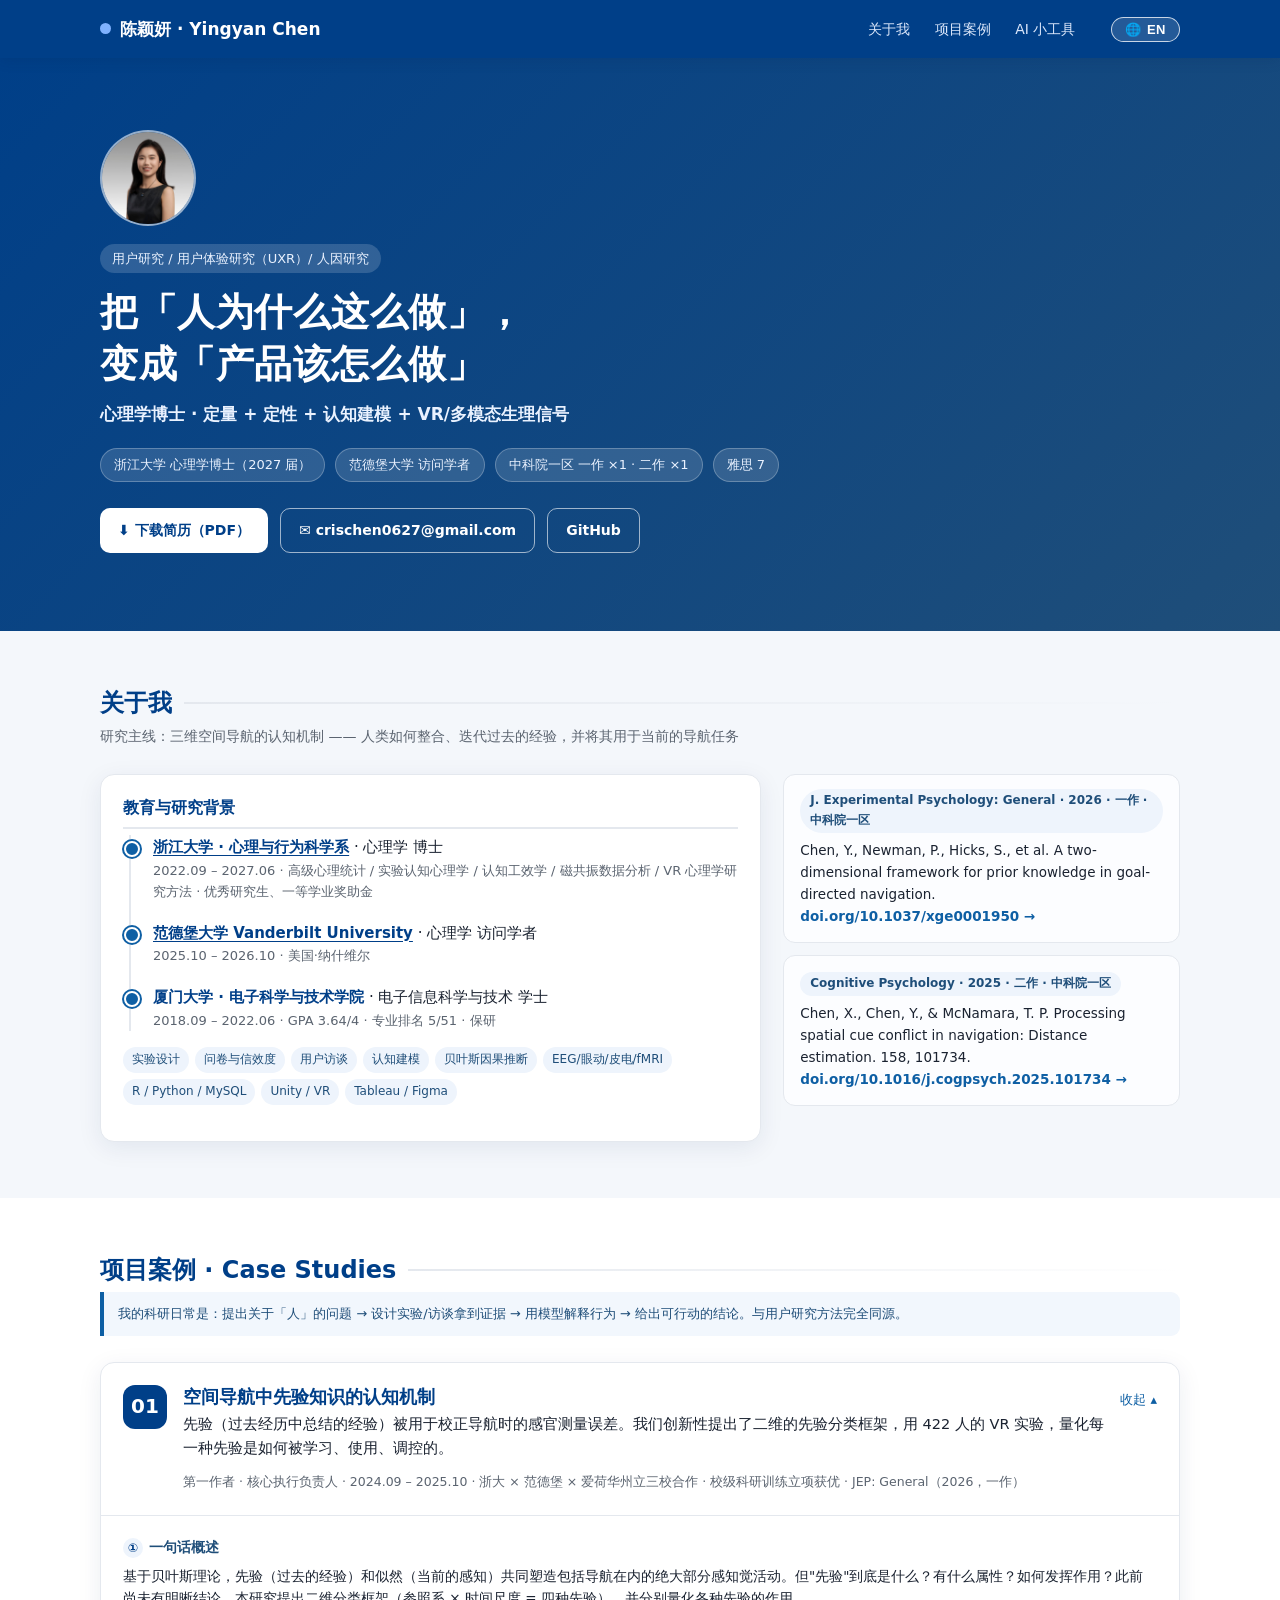
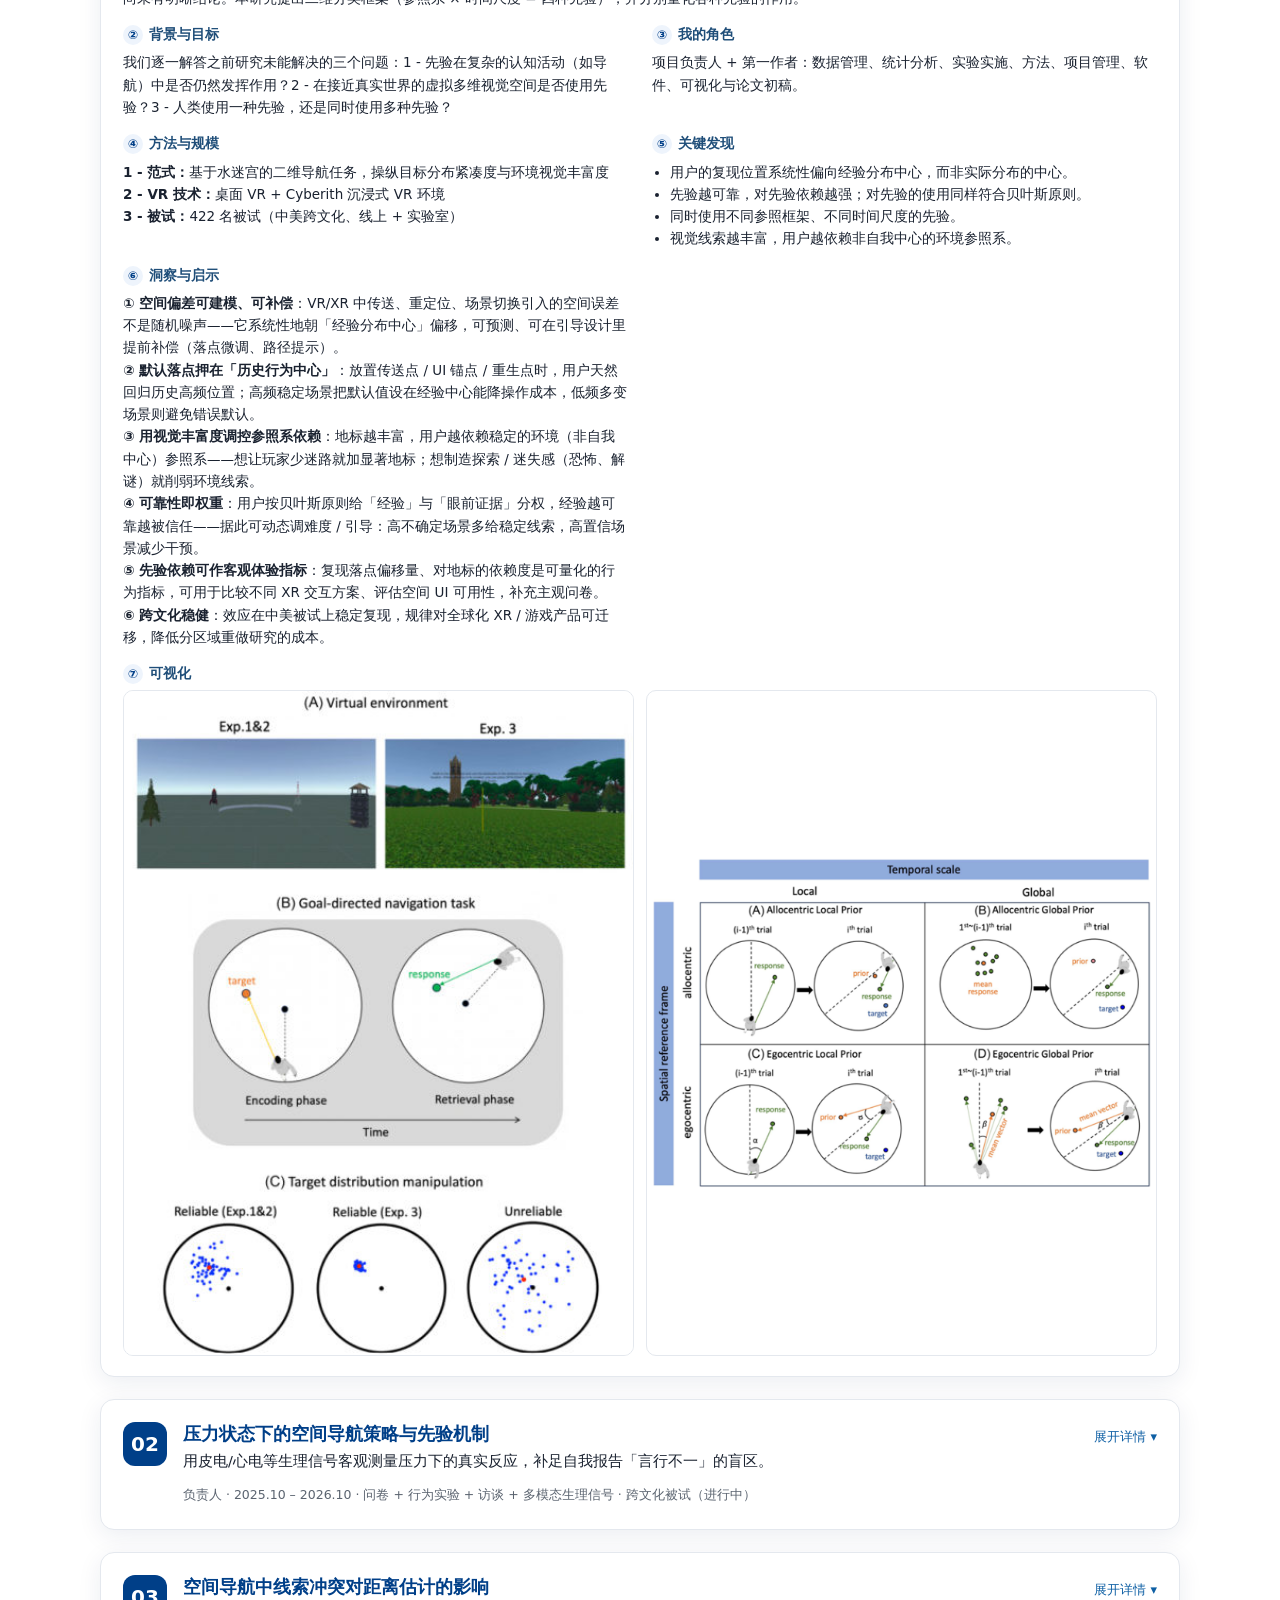
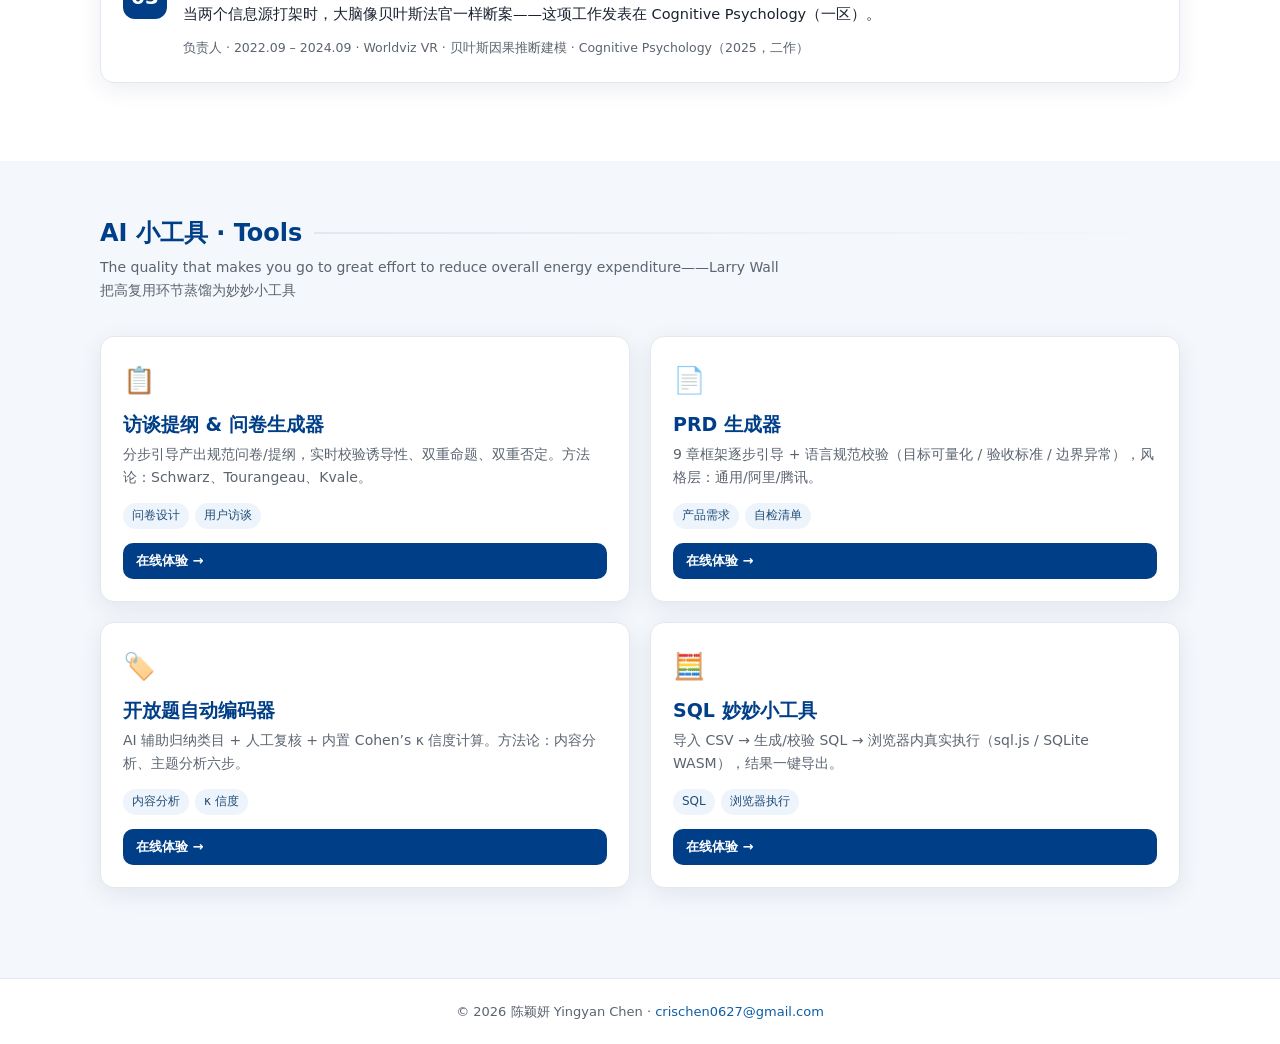
==== index.html @ bfb3e8e9 "作品集优化：关于我研究主线改文案(中英)、项目案例导语精简、案例1(先验)七段全面更新+XR/游戏用研洞察6条、挂载VR场景与先验框架实图" ====
<!doctype html>
<html lang="zh-CN">
<head>
<meta charset="utf-8">
<meta name="viewport" content="width=device-width,initial-scale=1">
<title>陈颖妍 · 用户研究 / 人因研究 作品集</title>
<meta name="description" content="陈颖妍（浙江大学心理学博士）作品集：VR 空间导航研究案例 × AI 用研小工具。定量+定性+认知建模+多模态生理信号。">
<link rel="stylesheet" href="tools/assets/style.css">
<style>
/* ===== 作品集主站专属样式（在共享设计系统之上） ===== */
section{padding:56px 0}
section h2.sec{font-size:24px;color:var(--zju);display:flex;align-items:center;gap:12px;margin-bottom:6px}
section h2.sec::after{content:"";flex:1;height:2px;background:linear-gradient(90deg,var(--line),transparent)}
.sec-sub{color:var(--muted);font-size:14px;margin:0 0 26px}
/* Hero 加强版 */
.hero.big{padding:72px 0 78px}
.hero.big h1{font-size:38px;letter-spacing:.5px}
.hero .sub{font-size:17px;color:#eaf2ff;margin:6px 0 2px;font-weight:600}
.hero .meta{display:flex;flex-wrap:wrap;gap:10px;margin-top:20px}
.hero .meta .chip{background:rgba(255,255,255,.14);border:1px solid rgba(255,255,255,.25);color:#eaf2ff;font-size:13px;padding:5px 13px;border-radius:999px}
.hero .cta{display:flex;flex-wrap:wrap;gap:12px;margin-top:26px}
.btn.onblue{background:#fff;color:var(--zju)}
.btn.onblue:hover{background:#dce8fb}
.btn.line{background:transparent;color:#fff;border:1.5px solid rgba(255,255,255,.6)}
.btn.line:hover{background:rgba(255,255,255,.12)}
.avatar{width:96px;height:96px;border-radius:50%;background:rgba(255,255,255,.15);border:2px solid rgba(255,255,255,.5);display:grid;place-items:center;font-size:34px;font-weight:700;color:#fff;margin-bottom:18px}
/* About */
.about-grid{display:grid;grid-template-columns:1.25fr .75fr;gap:22px}
.edu{list-style:none;margin:0;padding:0}
.edu li{position:relative;padding:0 0 18px 22px;border-left:2px solid var(--line);margin-left:6px}
.edu li:last-child{padding-bottom:0}
.edu li::before{content:"";position:absolute;left:-7px;top:6px;width:12px;height:12px;border-radius:50%;background:var(--zju-3);border:2px solid #fff;box-shadow:0 0 0 2px var(--zju-3)}
.edu b{color:var(--zju)}
.edu .t{color:var(--muted);font-size:13px}
.pub{border:1px solid var(--line);border-radius:12px;padding:14px 16px;margin-bottom:12px;background:#fcfdff}
.pub .j{display:inline-block;background:#eef4fc;color:var(--zju-2);font-size:12px;padding:2px 10px;border-radius:999px;margin-bottom:6px;font-weight:600}
.pub p{margin:0;font-size:13.5px}
.pub a{font-weight:600}
/* Projects 案例卡 */
.case{background:var(--card);border:1px solid var(--line);border-radius:var(--radius);box-shadow:var(--shadow);margin-bottom:22px;overflow:hidden}
.case>summary{list-style:none;cursor:pointer;padding:22px;display:flex;gap:16px;align-items:flex-start}
.case>summary::-webkit-details-marker{display:none}
.case .num{flex:0 0 auto;width:44px;height:44px;border-radius:12px;background:var(--zju);color:#fff;display:grid;place-items:center;font-size:20px;font-weight:700}
.case h3{margin:0 0 4px;color:var(--zju);font-size:18px}
.case .one{color:var(--ink);font-size:14.5px;margin:0 0 8px}
.case .role{font-size:12.5px;color:var(--muted)}
.case .arrow{margin-left:auto;color:var(--zju-3);font-size:13px;flex:0 0 auto;padding-top:4px;white-space:nowrap}
.case[open] .arrow .cl{display:inline}.case .arrow .cl{display:none}
.case[open] .arrow .op{display:none}
.case .detail{border-top:1px solid var(--line);padding:20px 22px;display:grid;grid-template-columns:1fr 1fr;gap:14px 24px}
.case .blk h4{margin:0 0 6px;font-size:13.5px;color:var(--zju-2)}
.case .blk h4 .k{display:inline-block;width:20px;height:20px;border-radius:50%;background:#eef4fc;color:var(--zju);text-align:center;line-height:20px;font-size:12px;margin-right:6px}
.case .blk p,.case .blk ul{margin:0;font-size:13.5px;color:var(--ink)}
.case .blk ul{padding-left:18px}
.case .blk.wide{grid-column:1/-1}
.viz{display:flex;gap:12px;flex-wrap:wrap}
.viz .ph{flex:1 1 220px;min-height:120px;border:1.5px dashed var(--line);border-radius:10px;display:grid;place-items:center;color:var(--muted);font-size:12.5px;background:#f8fafd;text-align:center;padding:10px}
/* 响应式 */
@media(max-width:860px){
  .about-grid{grid-template-columns:1fr}
  .case .detail{grid-template-columns:1fr}
  .hero.big h1{font-size:28px}
  .nav .navlinks{display:none}
}
</style>
</head>
<body>

<nav class="nav"><div class="container">
  <span class="brand"><span class="dot"></span>陈颖妍 · Yingyan Chen</span>
  <span class="spacer"></span>
  <span class="navlinks">
    <a class="navlink" href="#about" data-i18n="nav_about">关于我</a>
    <a class="navlink" href="#projects" data-i18n="nav_projects">项目案例</a>
    <a class="navlink" href="#tools" data-i18n="nav_tools">AI 小工具</a>
  </span>
  <button id="langBtn" class="langbtn" type="button" aria-label="切换到英文 / Switch to English">EN</button>
</div></nav>

<!-- ============ Hero ============ -->
<header class="hero big"><div class="container">
  <img class="avatar" src="[data-uri]" alt="陈颖妍 头像" style="object-fit:cover;">
  <span class="kicker" data-i18n="hero_kicker">用户研究 / 用户体验研究（UXR）/ 人因研究</span>
  <h1 data-i18n="hero_h1">把「人为什么这么做」，<br>变成「产品该怎么做」</h1>
  <p class="sub" data-i18n="hero_sub">心理学博士 · 定量 + 定性 + 认知建模 + VR/多模态生理信号</p>
  <div class="meta">
    <span class="chip" data-i18n="chip1">浙江大学 心理学博士（2027 届）</span>
    <span class="chip" data-i18n="chip2">范德堡大学 访问学者</span>
    <span class="chip" data-i18n="chip3">中科院一区 一作 ×1 · 二作 ×1</span>
    <span class="chip" data-i18n="chip4">雅思 7</span>
  </div>
  <div class="cta">
    <a class="btn onblue" href="assets/陈颖妍_简历.pdf" download data-i18n="cta_resume">⬇ 下载简历（PDF）</a>
    <a class="btn line" href="mailto:crischen0627@gmail.com">✉ crischen0627@gmail.com</a>
    <a class="btn line" href="https://github.com/CrisChenYingyan" target="_blank" rel="noopener">GitHub</a>
  </div>
</div></header>

<!-- ============ About ============ -->
<section id="about"><div class="container">
  <h2 class="sec" data-i18n="about_sec">关于我</h2>
  <p class="sec-sub" data-i18n="about_secsub">研究主线：三维空间导航的认知机制 —— 人类如何整合、迭代过去的经验，并将其用于当前的导航任务</p>
  <div class="about-grid">
    <div class="panel">
      <h2 style="font-size:16px" data-i18n="about_edu_h">教育与研究背景</h2>
      <ul class="edu">
        <li data-i18n="edu1"><b><a href="https://person.zju.edu.cn/chenxiaoli" target="_blank" rel="noopener" style="color:inherit;text-decoration:underline;text-underline-offset:3px">浙江大学 · 心理与行为科学系</a></b> · 心理学 博士<div class="t">2022.09 – 2027.06 · 高级心理统计 / 实验认知心理学 / 认知工效学 / 磁共振数据分析 / VR 心理学研究方法 · 优秀研究生、一等学业奖助金</div></li>
        <li data-i18n="edu2"><b><a href="https://www.memnavlab.com/team" target="_blank" rel="noopener" style="color:inherit;text-decoration:underline;text-underline-offset:3px">范德堡大学 Vanderbilt University</a></b> · 心理学 访问学者<div class="t">2025.10 – 2026.10 · 美国·纳什维尔</div></li>
        <li data-i18n="edu3"><b>厦门大学 · 电子科学与技术学院</b> · 电子信息科学与技术 学士<div class="t">2018.09 – 2022.06 · GPA 3.64/4 · 专业排名 5/51 · 保研</div></li>
      </ul>
      <div class="tags" style="margin-top:16px" data-i18n="about_tags">
        <span class="tag">实验设计</span><span class="tag">问卷与信效度</span><span class="tag">用户访谈</span><span class="tag">认知建模</span><span class="tag">贝叶斯因果推断</span><span class="tag">EEG/眼动/皮电/fMRI</span><span class="tag">R / Python / MySQL</span><span class="tag">Unity / VR</span><span class="tag">Tableau / Figma</span>
      </div>
    </div>
    <div>
      <div class="pub">
        <span class="j" data-i18n="pub1_j">J. Experimental Psychology: General · 2026 · 一作 · 中科院一区</span>
        <p>Chen, Y., Newman, P., Hicks, S., et al. A two-dimensional framework for prior knowledge in goal-directed navigation.<br>
        <a href="https://doi.org/10.1037/xge0001950" target="_blank" rel="noopener">doi.org/10.1037/xge0001950 →</a></p>
      </div>
      <div class="pub">
        <span class="j" data-i18n="pub2_j">Cognitive Psychology · 2025 · 二作 · 中科院一区</span>
        <p>Chen, X., Chen, Y., &amp; McNamara, T. P. Processing spatial cue conflict in navigation: Distance estimation. 158, 101734.<br>
        <a href="https://doi.org/10.1016/j.cogpsych.2025.101734" target="_blank" rel="noopener">doi.org/10.1016/j.cogpsych.2025.101734 →</a></p>
      </div>
    </div>
  </div>
</div></section>

<!-- ============ Projects ============ -->
<section id="projects" style="background:#fff"><div class="container">
  <h2 class="sec" data-i18n="proj_sec">项目案例 · Case Studies</h2>
  <div class="callout" style="margin:0 0 26px" data-i18n="proj_callout">我的科研日常是：提出关于「人」的问题 → 设计实验/访谈拿到证据 → 用模型解释行为 → 给出可行动的结论。与用户研究方法完全同源。</div>

  <!-- 案例 1：先验认知机制（核心案例，文案由 Chen 2026 JEPG 论文支撑） -->
  <details class="case" open>
    <summary>
      <span class="num">01</span>
      <span>
        <h3 data-i18n="c1_h3">空间导航中先验知识的认知机制</h3>
        <p class="one" data-i18n="c1_one">先验（过去经历中总结的经验）被用于校正导航时的感官测量误差。我们创新性提出了二维的先验分类框架，用 422 人的 VR 实验，量化每一种先验是如何被学习、使用、调控的。</p>
        <span class="role" data-i18n="c1_role">第一作者 · 核心执行负责人 · 2024.09 – 2025.10 · 浙大 × 范德堡 × 爱荷华州立三校合作 · 校级科研训练立项获优 · JEP: General（2026，一作）</span>
      </span>
      <span class="arrow"><span class="op" data-i18n="arrow_open">展开详情 ▾</span><span class="cl" data-i18n="arrow_close">收起 ▴</span></span>
    </summary>
    <div class="detail" id="case1-detail">
      <div class="blk wide"><h4 data-i18n="blkh_1"><span class="k">①</span>一句话概述</h4><p data-i18n="c1b1">基于贝叶斯理论，先验（过去的经验）和似然（当前的感知）共同塑造包括导航在内的绝大部分感知觉活动。但"先验"到底是什么？有什么属性？如何发挥作用？此前尚未有明晰结论。本研究提出二维分类框架（参照系 × 时间尺度 = 四种先验），并分别量化各种先验的作用。</p></div>
      <div class="blk"><h4 data-i18n="blkh_2"><span class="k">②</span>背景与目标</h4><p data-i18n="c1b2">我们逐一解答之前研究未能解决的三个问题：1 - 先验在复杂的认知活动（如导航）中是否仍然发挥作用？2 - 在接近真实世界的虚拟多维视觉空间是否使用先验？3 - 人类使用一种先验，还是同时使用多种先验？</p></div>
      <div class="blk"><h4 data-i18n="blkh_3"><span class="k">③</span>我的角色</h4><p data-i18n="c1b3">项目负责人 + 第一作者：数据管理、统计分析、实验实施、方法、项目管理、软件、可视化与论文初稿。</p></div>
      <div class="blk"><h4 data-i18n="blkh_4"><span class="k">④</span>方法与规模</h4><p data-i18n="c1b4"><b>1 - 范式：</b>基于水迷宫的二维导航任务，操纵目标分布紧凑度与环境视觉丰富度<br><b>2 - VR 技术：</b>桌面 VR + Cyberith 沉浸式 VR 环境<br><b>3 - 被试：</b>422 名被试（中美跨文化、线上 + 实验室）</p></div>
      <div class="blk"><h4 data-i18n="blkh_5"><span class="k">⑤</span>关键发现</h4><ul data-i18n="c1b5"><li>用户的复现位置系统性偏向经验分布中心，而非实际分布的中心。</li><li>先验越可靠，对先验依赖越强；对先验的使用同样符合贝叶斯原则。</li><li>同时使用不同参照框架、不同时间尺度的先验。</li><li>视觉线索越丰富，用户越依赖非自我中心的环境参照系。</li></ul></div>
      <div class="blk"><h4 data-i18n="blkh_6"><span class="k">⑥</span>洞察与启示</h4><p data-i18n="c1b6"><b>① 空间偏差可建模、可补偿</b>：VR/XR 中传送、重定位、场景切换引入的空间误差不是随机噪声——它系统性地朝「经验分布中心」偏移，可预测、可在引导设计里提前补偿（落点微调、路径提示）。<br><b>② 默认落点押在「历史行为中心」</b>：放置传送点 / UI 锚点 / 重生点时，用户天然回归历史高频位置；高频稳定场景把默认值设在经验中心能降操作成本，低频多变场景则避免错误默认。<br><b>③ 用视觉丰富度调控参照系依赖</b>：地标越丰富，用户越依赖稳定的环境（非自我中心）参照系——想让玩家少迷路就加显著地标；想制造探索 / 迷失感（恐怖、解谜）就削弱环境线索。<br><b>④ 可靠性即权重</b>：用户按贝叶斯原则给「经验」与「眼前证据」分权，经验越可靠越被信任——据此可动态调难度 / 引导：高不确定场景多给稳定线索，高置信场景减少干预。<br><b>⑤ 先验依赖可作客观体验指标</b>：复现落点偏移量、对地标的依赖度是可量化的行为指标，可用于比较不同 XR 交互方案、评估空间 UI 可用性，补充主观问卷。<br><b>⑥ 跨文化稳健</b>：效应在中美被试上稳定复现，规律对全球化 XR / 游戏产品可迁移，降低分区域重做研究的成本。</p></div>
      <div class="blk wide"><h4 data-i18n="blkh_7"><span class="k">⑦</span>可视化</h4>
        <div class="viz"><img src="[data-uri]" alt="基于桌面式VR的实验场景" style="flex:1 1 300px;min-width:0;max-width:100%;border-radius:10px;border:1px solid var(--line);object-fit:contain"><img src="[data-uri]" alt="先验二维框架" style="flex:1 1 300px;min-width:0;max-width:100%;border-radius:10px;border:1px solid var(--line);object-fit:contain"></div>
      </div>
    </div>
  </details>

  <!-- 案例 2：压力导航 -->
  <details class="case">
    <summary>
      <span class="num">02</span>
      <span>
        <h3 data-i18n="c2_h3">压力状态下的空间导航策略与先验机制</h3>
        <p class="one" data-i18n="c2_one">用皮电/心电等生理信号客观测量压力下的真实反应，补足自我报告「言行不一」的盲区。</p>
        <span class="role" data-i18n="c2_role">负责人 · 2025.10 – 2026.10 · 问卷 + 行为实验 + 访谈 + 多模态生理信号 · 跨文化被试（进行中）</span>
      </span>
      <span class="arrow"><span class="op" data-i18n="arrow_open">展开详情 ▾</span><span class="cl" data-i18n="arrow_close">收起 ▴</span></span>
    </summary>
    <div class="detail">
      <div class="blk wide"><h4 data-i18n="blkh_1"><span class="k">①</span>一句话概述</h4><p data-i18n="c2b1">压力会改变人对信息的取舍——本研究用生理信号在人自己「说不清」的时候，客观读出压力如何改写导航策略。</p></div>
      <div class="blk"><h4 data-i18n="blkh_2"><span class="k">②</span>背景与目标</h4><p data-i18n="c2b2">高压场景（赶时间、陌生环境）下用户决策方式会变，但自我报告失真。目标：确定压力如何改变对先验/路标的依赖权重。</p></div>
      <div class="blk"><h4 data-i18n="blkh_3"><span class="k">③</span>我的角色</h4><p data-i18n="c2b3">负责人：研究设计、多模态信号采集方案、信号分析、认知建模与模型对比。</p></div>
      <div class="blk"><h4 data-i18n="blkh_4"><span class="k">④</span>方法与规模</h4><p data-i18n="c2b4">问卷 + VR 行为实验 + 用户访谈三角互证；皮电（EDA）/心电（ECG）多模态生理信号；跨文化被试（中美）。</p></div>
      <div class="blk"><h4 data-i18n="blkh_5"><span class="k">⑤</span>关键发现</h4><p data-i18n="c2b5">研究进行中——生理指标与行为策略的关联分析推进中，结果将持续更新。</p></div>
      <div class="blk"><h4 data-i18n="blkh_6"><span class="k">⑥</span>洞察与启示</h4><p data-i18n="c2b6">方法可直接迁移到可用性/体验测试：当用户「嘴上说没问题」时，生理信号能暴露真实的压力与负荷点。</p></div>
      <div class="blk wide"><h4 data-i18n="blkh_7"><span class="k">⑦</span>可视化</h4>
        <div class="viz"><div class="ph" data-i18n="c2v1">生理信号采集现场<br>（占位：待挂图）</div><div class="ph" data-i18n="c2v2">压力-策略模型示意<br>（占位：待挂图）</div></div>
      </div>
    </div>
  </details>

  <!-- 案例 3：线索冲突 -->
  <details class="case">
    <summary>
      <span class="num">03</span>
      <span>
        <h3 data-i18n="c3_h3">空间导航中线索冲突对距离估计的影响</h3>
        <p class="one" data-i18n="c3_one">当两个信息源打架时，大脑像贝叶斯法官一样断案——这项工作发表在 Cognitive Psychology（一区）。</p>
        <span class="role" data-i18n="c3_role">负责人 · 2022.09 – 2024.09 · Worldviz VR · 贝叶斯因果推断建模 · Cognitive Psychology（2025，二作）</span>
      </span>
      <span class="arrow"><span class="op" data-i18n="arrow_open">展开详情 ▾</span><span class="cl" data-i18n="arrow_close">收起 ▴</span></span>
    </summary>
    <div class="detail">
      <div class="blk wide"><h4 data-i18n="blkh_1"><span class="k">①</span>一句话概述</h4><p data-i18n="c3b1">视觉路标与自身运动感受不一致时，人如何估计走了多远？我们用模型比较找出了大脑整合冲突信息的规则。</p></div>
      <div class="blk"><h4 data-i18n="blkh_2"><span class="k">②</span>背景与目标</h4><p data-i18n="c3b2">现实与 VR 中信息源常常互相矛盾（视觉 vs 本体感觉）。目标：刻画冲突程度如何决定「整合」还是「取舍」。</p></div>
      <div class="blk"><h4 data-i18n="blkh_3"><span class="k">③</span>我的角色</h4><p data-i18n="c3b3">负责人：实验实施、导航模式分析、构建并对比贝叶斯因果推断等多种认知模型。</p></div>
      <div class="blk"><h4 data-i18n="blkh_4"><span class="k">④</span>方法与规模</h4><p data-i18n="c3b4">Worldviz VR 系统；导航行为范式；多模型定量比较（贝叶斯因果推断 vs 竞争模型）。</p></div>
      <div class="blk"><h4 data-i18n="blkh_5"><span class="k">⑤</span>关键发现</h4><ul data-i18n="c3b5"><li>冲突信息的处理不是简单平均，而是随冲突大小在「整合/取舍」间切换（详见论文）。</li></ul></div>
      <div class="blk"><h4 data-i18n="blkh_6"><span class="k">⑥</span>洞察与启示</h4><p data-i18n="c3b6">对 VR/AR 产品：视觉与体感不一致会系统性扭曲用户的空间判断——晕动、错位交互的根源之一，设计时应控制冲突幅度。</p></div>
      <div class="blk wide"><h4 data-i18n="blkh_7"><span class="k">⑦</span>可视化</h4>
        <div class="viz"><div class="ph" data-i18n="c3v1">Worldviz 实验范式示意<br>（占位：待挂图）</div><div class="ph" data-i18n="c3v2">模型比较结果图<br>（占位：待挂图）</div></div>
      </div>
    </div>
  </details>
</div></section>

<!-- ============ Tools ============ -->
<section id="tools"><div class="container">
  <h2 class="sec" data-i18n="tools_sec">AI 小工具 · Tools</h2>
  <p class="sec-sub" data-i18n="tools_secsub">The quality that makes you go to great effort to reduce overall energy expenditure——Larry Wall<br>把高复用环节蒸馏为妙妙小工具</p>
  <div class="grid">
    <a class="card" href="tools/survey.html">
      <div class="ico">📋</div><h3 data-i18n="tool1_title">访谈提纲 &amp; 问卷生成器</h3>
      <p data-i18n="tool1_desc">分步引导产出规范问卷/提纲，实时校验诱导性、双重命题、双重否定。方法论：Schwarz、Tourangeau、Kvale。</p>
      <div class="tags" data-i18n="tool1_tags"><span class="tag">问卷设计</span><span class="tag">用户访谈</span></div>
      <span class="btn sm" data-i18n="tool_try">在线体验 →</span>
    </a>
    <a class="card" href="tools/prd.html">
      <div class="ico">📄</div><h3 data-i18n="tool2_title">PRD 生成器</h3>
      <p data-i18n="tool2_desc">9 章框架逐步引导 + 语言规范校验（目标可量化 / 验收标准 / 边界异常），风格层：通用/阿里/腾讯。</p>
      <div class="tags" data-i18n="tool2_tags"><span class="tag">产品需求</span><span class="tag">自检清单</span></div>
      <span class="btn sm" data-i18n="tool_try">在线体验 →</span>
    </a>
    <a class="card" href="tools/coding.html">
      <div class="ico">🏷️</div><h3 data-i18n="tool3_title">开放题自动编码器</h3>
      <p data-i18n="tool3_desc">AI 辅助归纳类目 + 人工复核 + 内置 Cohen&rsquo;s κ 信度计算。方法论：内容分析、主题分析六步。</p>
      <div class="tags" data-i18n="tool3_tags"><span class="tag">内容分析</span><span class="tag">κ 信度</span></div>
      <span class="btn sm" data-i18n="tool_try">在线体验 →</span>
    </a>
    <a class="card" href="tools/sql.html">
      <div class="ico">🧮</div><h3 data-i18n="tool4_title">SQL 妙妙小工具</h3>
      <p data-i18n="tool4_desc">导入 CSV → 生成/校验 SQL → 浏览器内真实执行（sql.js / SQLite WASM），结果一键导出。</p>
      <div class="tags" data-i18n="tool4_tags"><span class="tag">SQL</span><span class="tag">浏览器执行</span></div>
      <span class="btn sm" data-i18n="tool_try">在线体验 →</span>
    </a>
  </div>
</div></section>

<footer><div class="container" data-i18n="footer">© 2026 陈颖妍 Yingyan Chen · <a href="mailto:crischen0627@gmail.com">crischen0627@gmail.com</a></div></footer>

<script>
/* ===== 中英双语引擎 =====
   机制：中文写在 HTML（默认语言）；英文集中放在下面 EN 字典里，key = data-i18n。
   切换时用 innerHTML 换文案，选择记入 localStorage。
   ★ 以后新增/修改任何文案：① 在对应元素写好中文并加 data-i18n="新key"；② 在 EN 里补同一 key 的英文。中英务必同步。 */
var EN = {
  // nav
  nav_about: "About",
  nav_projects: "Case Studies",
  nav_tools: "AI Tools",
  // hero
  hero_kicker: "User Research (UXR) · UX Research · Human Factors",
  hero_h1: "Turning &laquo;why people act this way&raquo;<br>into &laquo;what the product should do&raquo;",
  hero_sub: "PhD in Psychology · Quant + Qual + Cognitive Modeling + VR / Multimodal Physiological Signals",
  chip1: "Zhejiang University · PhD in Psychology (Class of 2027)",
  chip2: "Vanderbilt University · Visiting Scholar",
  chip3: "SCI Q1 · 1st author ×1 · 2nd author ×1",
  chip4: "IELTS 7",
  cta_resume: "⬇ Download CV (PDF)",
  // about
  about_sec: "About Me",
  about_secsub: "Research focus: the cognitive mechanisms of 3-D spatial navigation — how humans integrate and iteratively update past experience, and apply it to the current navigation task.",
  about_edu_h: "Education & Research",
  edu1: `<b><a href="https://person.zju.edu.cn/chenxiaoli" target="_blank" rel="noopener" style="color:inherit;text-decoration:underline;text-underline-offset:3px">Zhejiang University · Dept. of Psychological & Behavioral Sciences</a></b> · PhD in Psychology<div class="t">Sep 2022 – Jun 2027 · Advanced Psychological Statistics / Experimental Cognitive Psychology / Cognitive Ergonomics / MRI Data Analysis / VR Research Methods · Outstanding Graduate Student, First-class Academic Scholarship</div>`,
  edu2: `<b><a href="https://www.memnavlab.com/team" target="_blank" rel="noopener" style="color:inherit;text-decoration:underline;text-underline-offset:3px">Vanderbilt University</a></b> · Visiting Scholar, Psychology<div class="t">Oct 2025 – Oct 2026 · Nashville, USA</div>`,
  edu3: `<b>Xiamen University · School of Electronic Science & Technology</b> · BS in Electronic Information Science & Technology<div class="t">Sep 2018 – Jun 2022 · GPA 3.64/4 · Rank 5/51 · Recommended for postgraduate study</div>`,
  about_tags: `<span class="tag">Experimental Design</span><span class="tag">Survey & Reliability/Validity</span><span class="tag">User Interviews</span><span class="tag">Cognitive Modeling</span><span class="tag">Bayesian Causal Inference</span><span class="tag">EEG / Eye-tracking / EDA / fMRI</span><span class="tag">R / Python / MySQL</span><span class="tag">Unity / VR</span><span class="tag">Tableau / Figma</span>`,
  pub1_j: "J. Experimental Psychology: General · 2026 · 1st author · SCI Q1",
  pub2_j: "Cognitive Psychology · 2025 · 2nd author · SCI Q1",
  // projects
  proj_sec: "Case Studies",
  proj_callout: "My day-to-day research is: pose a question about people → design experiments/interviews to gather evidence → use models to explain behavior → deliver actionable conclusions. It is exactly the same method as user research.",
  // shared
  arrow_open: "Expand ▾",
  arrow_close: "Collapse ▴",
  blkh_1: `<span class="k">①</span>In one sentence`,
  blkh_2: `<span class="k">②</span>Background & Goal`,
  blkh_3: `<span class="k">③</span>My Role`,
  blkh_4: `<span class="k">④</span>Method & Scale`,
  blkh_5: `<span class="k">⑤</span>Key Findings`,
  blkh_6: `<span class="k">⑥</span>Insights & Implications`,
  blkh_7: `<span class="k">⑦</span>Visualization`,
  // case 1
  c1_h3: "Cognitive Mechanisms of Prior Knowledge in Spatial Navigation",
  c1_one: "Priors (experience distilled from the past) are used to correct sensory measurement error during navigation. We propose a novel two-dimensional framework for classifying priors and, with a VR study of 422 people, quantify how each prior is learned, used, and regulated.",
  c1_role: "First author · Lead executor · Sep 2024 – Oct 2025 · Zhejiang U × Vanderbilt × Iowa State collaboration · University research grant (awarded distinction) · JEP: General (2026, first author)",
  c1b1: `Under Bayesian theory, the prior (past experience) and the likelihood (current perception) jointly shape most perceptual activity, navigation included. But what exactly is a "prior"? What properties does it have? How does it work? No clear answer existed before. This study proposes a two-dimensional framework (reference frame × time scale = four priors) and quantifies the effect of each prior separately.`,
  c1b2: "We answer, one by one, three questions prior work left open: (1) Do priors still operate in complex cognitive activities such as navigation? (2) Are priors used in near-real-world, multi-dimensional virtual visual spaces? (3) Do humans use a single prior, or several priors at once?",
  c1b3: "Project lead + first author: data curation, statistical analysis, experiment execution, methodology, project management, software, visualization, and the paper\u2019s first draft.",
  c1b4: `<b>1 · Paradigm:</b> a water-maze-based two-dimensional navigation task, manipulating target-distribution compactness and environmental visual richness<br><b>2 · VR:</b> desktop VR + Cyberith immersive VR<br><b>3 · Participants:</b> 422 (US\u2013China cross-cultural, online + lab)`,
  c1b5: `<li>Reproduced positions are systematically biased toward the center of the experienced distribution, not the true distribution center.</li><li>The more reliable the prior, the more it is relied upon \u2014 prior use also follows Bayesian principles.</li><li>Priors from different reference frames and different time scales are used simultaneously.</li><li>The richer the visual cues, the more users rely on an allocentric (non-egocentric) environmental reference frame.</li>`,
  c1b6: `<b>\u2460 Spatial bias is modelable and correctable</b>: in VR/XR the spatial error from teleporting, repositioning, or scene changes is not random noise \u2014 it shifts systematically toward the "center of the experienced distribution," so it is predictable and can be pre-compensated in guidance design (landing-point nudging, path hints).<br><b>\u2461 Put default landing points at the "center of past behavior"</b>: for teleport points, UI anchors, and respawn points, users naturally return to high-frequency past locations; in stable, high-frequency scenes a default at the experiential center lowers effort, while variable, low-frequency scenes should avoid wrong defaults.<br><b>\u2462 Tune reference-frame reliance via visual richness</b>: the richer the landmarks, the more users rely on a stable allocentric environmental frame \u2014 add salient landmarks to keep players from getting lost, or weaken cues to create exploration / disorientation (horror, puzzle games).<br><b>\u2463 Reliability is weight</b>: users weight "experience" against "current evidence" in a Bayesian way, trusting more reliable priors more \u2014 tune difficulty / guidance dynamically: more stable cues in high-uncertainty scenes, less intervention in high-confidence ones.<br><b>\u2464 Prior reliance as an objective experience metric</b>: reproduction bias and degree of landmark reliance are quantifiable behavioral metrics, usable to compare XR interaction options and assess spatial-UI usability, complementing subjective surveys.<br><b>\u2465 Cross-culturally robust</b>: the effects replicate stably across US and China participants, so the rules transfer to globalized XR / games and cut the cost of redoing research per region.`,
  c1v1: "VR experiment scene<br>(placeholder: image TBD)",
  c1v2: "Two-dimensional prior framework / data figure<br>(placeholder: image TBD)",
  // case 2
  c2_h3: "Spatial Navigation Strategies & Prior Mechanisms under Stress",
  c2_one: "Using physiological signals such as EDA/ECG to objectively measure real responses under stress, filling the blind spot where what people say and what they do diverge.",
  c2_role: "Principal investigator · Oct 2025 – Oct 2026 · Survey + behavioral experiment + interviews + multimodal physiological signals · Cross-cultural participants (in progress)",
  c2b1: "Stress changes how people weigh information — this study uses physiological signals to objectively read out how stress rewrites navigation strategy, exactly when people themselves “can't quite say.”",
  c2b2: "In high-pressure scenarios (time pressure, unfamiliar environments) users' decision-making shifts, but self-report is distorted. Goal: determine how stress changes the reliance weight on priors vs. landmarks.",
  c2b3: "PI: study design, multimodal signal-acquisition protocol, signal analysis, cognitive modeling and model comparison.",
  c2b4: "Survey + VR behavioral experiment + user interviews for triangulation; EDA / ECG multimodal physiological signals; cross-cultural participants (US–China).",
  c2b5: "In progress — analysis linking physiological indices to behavioral strategy is ongoing; results will be updated continuously.",
  c2b6: "The method transfers directly to usability/experience testing: when users “say it's fine,” physiological signals can expose the real stress and load points.",
  c2v1: "Physiological data collection<br>(placeholder: image TBD)",
  c2v2: "Stress–strategy model diagram<br>(placeholder: image TBD)",
  // case 3
  c3_h3: "How Cue Conflict Shapes Distance Estimation in Navigation",
  c3_one: "When two information sources conflict, the brain rules like a Bayesian judge — this work was published in Cognitive Psychology (Q1).",
  c3_role: "Principal investigator · Sep 2022 – Sep 2024 · Worldviz VR · Bayesian causal-inference modeling · Cognitive Psychology (2025, 2nd author)",
  c3b1: "When visual landmarks and self-motion cues disagree, how do people estimate how far they've traveled? Model comparison revealed the rule the brain uses to integrate conflicting information.",
  c3b2: "In the real world and in VR, information sources often contradict each other (vision vs. proprioception). Goal: characterize how the degree of conflict decides between “integration” and “selection.”",
  c3b3: "PI: experiment execution, navigation-pattern analysis, and building and comparing multiple cognitive models including Bayesian causal inference.",
  c3b4: "Worldviz VR system; navigation behavioral paradigm; quantitative comparison of multiple models (Bayesian causal inference vs. competing models).",
  c3b5: `<li>Conflicting information is not handled by simple averaging — the brain switches between "integration" and "selection" depending on the size of the conflict (see paper).</li>`,
  c3b6: "For VR/AR products: mismatches between vision and body sense systematically distort users' spatial judgments — a root cause of motion sickness and misaligned interaction; conflict magnitude should be controlled in design.",
  c3v1: "Worldviz paradigm diagram<br>(placeholder: image TBD)",
  c3v2: "Model-comparison results<br>(placeholder: image TBD)",
  // tools
  tools_sec: "AI Tools",
  tools_secsub: "The quality that makes you go to great effort to reduce overall energy expenditure——Larry Wall<br>Distilling high-reuse routines into handy little tools.",
  tool1_title: "Interview Guide & Survey Generator",
  tool1_desc: "Step-by-step generation of rigorous surveys/guides, with live checks for leading questions, double-barreled items, and double negatives. Methodology: Schwarz, Tourangeau, Kvale.",
  tool1_tags: `<span class="tag">Survey Design</span><span class="tag">User Interviews</span>`,
  tool2_title: "PRD Generator",
  tool2_desc: "A 9-chapter framework with step-by-step guidance + language checks (measurable goals / acceptance criteria / edge cases). Style presets: Generic / Alibaba / Tencent.",
  tool2_tags: `<span class="tag">Product Requirements</span><span class="tag">Checklist</span>`,
  tool3_title: "Open-ended Response Coder",
  tool3_desc: "AI-assisted category induction + human review + built-in Cohen’s κ reliability. Methodology: content analysis, six-step thematic analysis.",
  tool3_tags: `<span class="tag">Content Analysis</span><span class="tag">κ Reliability</span>`,
  tool4_title: "SQL Handy Tool",
  tool4_desc: "Import CSV → generate/validate SQL → run it for real in the browser (sql.js / SQLite WASM), export results in one click.",
  tool4_tags: `<span class="tag">SQL</span><span class="tag">In-browser Execution</span>`,
  tool_try: "Try it live →",
  // footer + document meta
  footer: `© 2026 Yingyan Chen · <a href="mailto:crischen0627@gmail.com">crischen0627@gmail.com</a>`,
  __title: "Yingyan Chen · UX Research / Human Factors Portfolio"
};

(function(){
  var els = Array.prototype.slice.call(document.querySelectorAll('[data-i18n]'));
  var ZH = new Map();
  var ZH_TITLE = document.title;
  els.forEach(function(el){ ZH.set(el, el.innerHTML); });
  var btn = document.getElementById('langBtn');

  function apply(lang){
    var en = (lang === 'en');
    els.forEach(function(el){
      var k = el.getAttribute('data-i18n');
      if(en){ if(EN[k] != null) el.innerHTML = EN[k]; }
      else { el.innerHTML = ZH.get(el); }
    });
    document.documentElement.lang = en ? 'en' : 'zh-CN';
    document.documentElement.setAttribute('data-lang', en ? 'en' : 'zh');
    document.title = en ? EN.__title : ZH_TITLE;
    btn.textContent = en ? '中文' : 'EN';
    btn.setAttribute('aria-label', en ? '切换到中文 / Switch to Chinese' : '切换到英文 / Switch to English');
    try { localStorage.setItem('site_lang', en ? 'en' : 'zh'); } catch(e){}
  }

  var saved;
  try { saved = localStorage.getItem('site_lang'); } catch(e){}
  apply(saved === 'en' ? 'en' : 'zh');   // 默认中文

  btn.addEventListener('click', function(){
    var cur = document.documentElement.getAttribute('data-lang') || 'zh';
    apply(cur === 'en' ? 'zh' : 'en');
  });
})();
</script>

</body>
</html>
---- tools/assets/style.css ----
/* ============================================================
   dede小宝 · AI 小工具集 — 共享设计系统
   风格：呼应个人作品集，浙大蓝(求是蓝)主基调
   ============================================================ */
:root{
  --zju:#003F88;        /* 求是蓝 主色 */
  --zju-2:#1F4E79;      /* 简历深蓝 辅色 */
  --zju-3:#0E5FA4;      /* 亮蓝 链接/强调 */
  --ink:#1a2230;        /* 正文 */
  --muted:#5b6470;      /* 次要文字 */
  --line:#e4e8ee;       /* 分隔线 */
  --bg:#f4f7fb;         /* 页面底 */
  --card:#ffffff;
  --ok:#1E7A46; --okbg:#eaf6ef;
  --warn:#C0392B; --warnbg:#fdeceb;
  --tip:#8a6d1a; --tipbg:#fdf6e3;
  --radius:14px; --shadow:0 6px 24px rgba(0,40,90,.08);
  --font:"Microsoft YaHei","PingFang SC","Segoe UI",system-ui,sans-serif;
}
*{box-sizing:border-box}
html{scroll-behavior:smooth}
body{margin:0;font-family:var(--font);color:var(--ink);background:var(--bg);line-height:1.65;font-size:15px}
a{color:var(--zju-3);text-decoration:none}a:hover{text-decoration:underline}
h1,h2,h3{margin:0 0 .4em;line-height:1.35}
.container{max-width:1120px;margin:0 auto;padding:0 20px}

/* ---------- 顶部导航 ---------- */
.nav{position:sticky;top:0;z-index:50;background:var(--zju);color:#fff;box-shadow:0 2px 12px rgba(0,40,90,.18)}
.nav .container{display:flex;align-items:center;gap:18px;height:58px}
.nav .brand{font-weight:700;font-size:17px;color:#fff;display:flex;align-items:center;gap:9px}
.nav .brand .dot{width:11px;height:11px;border-radius:50%;background:#7Fb2ff;display:inline-block}
.nav .spacer{flex:1}
.nav a.navlink{color:#dce8fb;font-size:14px;padding:6px 10px;border-radius:8px}
.nav a.navlink:hover{background:rgba(255,255,255,.12);text-decoration:none}
.nav a.navlink.active{background:#fff;color:var(--zju)}

/* ---------- Hero ---------- */
.hero{background:linear-gradient(135deg,var(--zju),var(--zju-2));color:#fff;padding:54px 0 60px}
.hero h1{font-size:30px;margin-bottom:10px}
.hero p{color:#d8e6fb;max-width:720px;margin:0}
.hero .kicker{display:inline-block;background:rgba(255,255,255,.16);color:#eaf2ff;padding:4px 12px;border-radius:999px;font-size:13px;margin-bottom:14px}

/* ---------- 卡片网格（工具主页） ---------- */
.grid{display:grid;grid-template-columns:repeat(2,1fr);gap:20px;margin:34px 0}
.card{background:var(--card);border:1px solid var(--line);border-radius:var(--radius);padding:22px;box-shadow:var(--shadow);display:flex;flex-direction:column;transition:transform .15s,box-shadow .15s}
.card:hover{transform:translateY(-3px);box-shadow:0 12px 30px rgba(0,40,90,.14)}
.card .ico{font-size:26px}
.card h3{color:var(--zju);margin:10px 0 6px;font-size:19px}
.card p{color:var(--muted);margin:0 0 14px;flex:1;font-size:14px}
.tags{display:flex;flex-wrap:wrap;gap:6px;margin-bottom:14px}
.tag{background:#eef4fc;color:var(--zju-2);font-size:12px;padding:3px 9px;border-radius:999px}

/* ---------- 按钮 ---------- */
.btn{display:inline-flex;align-items:center;gap:7px;border:none;cursor:pointer;font-family:inherit;font-size:14px;
  padding:10px 18px;border-radius:10px;background:var(--zju);color:#fff;font-weight:600;transition:background .15s}
.btn:hover{background:var(--zju-2);text-decoration:none}
.btn.ghost{background:#fff;color:var(--zju);border:1.5px solid var(--zju)}
.btn.ghost:hover{background:#eef4fc}
.btn.sm{padding:7px 13px;font-size:13px}
.btn:disabled{opacity:.5;cursor:not-allowed}

/* ---------- 向导布局 ---------- */
.tool-head{background:var(--zju);color:#fff;padding:22px 0}
.tool-head h1{font-size:22px;margin:0}
.tool-head p{margin:4px 0 0;color:#cfe0f7;font-size:13px}
.wizard{display:grid;grid-template-columns:1.15fr .85fr;gap:24px;margin:26px 0 60px}
@media(max-width:860px){.wizard{grid-template-columns:1fr}.grid{grid-template-columns:1fr}}

/* 步骤进度条 */
.steps{display:flex;flex-wrap:wrap;gap:8px;margin-bottom:20px}
.steps .s{display:flex;align-items:center;gap:7px;font-size:13px;color:var(--muted);padding:5px 10px;border-radius:999px;background:#eef1f6}
.steps .s .n{width:20px;height:20px;border-radius:50%;background:#c7cfdb;color:#fff;display:grid;place-items:center;font-size:12px;font-weight:700}
.steps .s.active{background:var(--zju);color:#fff}.steps .s.active .n{background:#fff;color:var(--zju)}
.steps .s.done .n{background:var(--ok)}

.panel{background:var(--card);border:1px solid var(--line);border-radius:var(--radius);padding:22px;box-shadow:var(--shadow)}
.panel h2{color:var(--zju);font-size:18px;border-bottom:2px solid var(--line);padding-bottom:8px}
.panel .intro{color:var(--muted);font-size:13.5px;margin:8px 0 16px}

/* 表单控件 */
.field{margin-bottom:16px}
.field label{display:block;font-weight:600;font-size:14px;margin-bottom:6px;color:var(--ink)}
.field .hint{font-weight:400;color:var(--muted);font-size:12.5px;margin-left:6px}
.field input[type=text],.field textarea,.field select{width:100%;font-family:inherit;font-size:14px;padding:9px 11px;border:1.5px solid var(--line);border-radius:9px;background:#fcfdff;color:var(--ink)}
.field textarea{min-height:74px;resize:vertical}
.field input:focus,.field textarea:focus,.field select:focus{outline:none;border-color:var(--zju-3);box-shadow:0 0 0 3px rgba(14,95,164,.12)}
.opt{display:flex;align-items:center;gap:8px;margin:4px 0;font-size:14px}
.msg{font-size:12.5px;margin-top:5px;padding:6px 10px;border-radius:7px;display:none}
.msg.warn{display:block;background:var(--warnbg);color:var(--warn);border-left:3px solid var(--warn)}
.msg.tip{display:block;background:var(--tipbg);color:var(--tip);border-left:3px solid var(--tip)}
.msg.ok{display:block;background:var(--okbg);color:var(--ok);border-left:3px solid var(--ok)}

.navbtns{display:flex;justify-content:space-between;margin-top:20px;gap:10px}

/* 预览面板 */
.preview{position:sticky;top:74px;align-self:start}
.preview .box{background:#fff;border:1px solid var(--line);border-radius:var(--radius);box-shadow:var(--shadow);max-height:72vh;overflow:auto}
.preview .box .bar{position:sticky;top:0;background:var(--zju-2);color:#fff;padding:9px 14px;font-size:13px;font-weight:600;display:flex;justify-content:space-between;align-items:center}
.preview .box .body{padding:16px;font-size:13.5px}
.preview .box .body h1,.preview .box .body h2,.preview .box .body h3{color:var(--zju)}
.preview .box .body pre{background:#f4f6f8;padding:10px;border-radius:8px;overflow:auto;font-size:12.5px}
.preview .box .body table{border-collapse:collapse;width:100%;font-size:12.5px}
.preview .box .body td,.preview .box .body th{border:1px solid var(--line);padding:4px 8px}

/* 徽标/说明块 */
.callout{border-left:4px solid var(--zju-3);background:#f2f7fd;padding:11px 14px;border-radius:0 9px 9px 0;font-size:13px;color:var(--zju-2);margin:12px 0}
.callout.warn{border-color:var(--warn);background:var(--warnbg);color:var(--warn)}
.skeleton-badge{display:inline-block;background:#fff3cd;color:#8a6d1a;font-size:11.5px;padding:2px 9px;border-radius:999px;border:1px solid #f0e0a8}

footer{border-top:1px solid var(--line);padding:22px 0;color:var(--muted);font-size:13px;text-align:center;background:#fff}
.result-table{border-collapse:collapse;width:100%;font-size:13px;margin-top:12px}
.result-table td,.result-table th{border:1px solid var(--line);padding:5px 9px;text-align:left}
.result-table th{background:#eef4fc;color:var(--zju-2)}
code{background:#eef1f6;padding:1px 5px;border-radius:4px;font-size:12.5px}


/* ===== 语言切换按钮（nav 深蓝底：默认白字 + 地球图标 + 弹性交互 + 入场脉冲） ===== */
.langbtn{-webkit-appearance:none;appearance:none;margin-left:8px;display:inline-flex;align-items:center;gap:5px;background:rgba(255,255,255,.14);border:1.5px solid rgba(255,255,255,.75);color:#fff;font-size:13px;font-weight:700;letter-spacing:.5px;padding:5px 13px;border-radius:999px;cursor:pointer;line-height:1;white-space:nowrap;transition:transform .18s cubic-bezier(.34,1.56,.64,1),background .18s ease,box-shadow .18s ease,color .18s ease;animation:langpulse 1.6s ease-out 3}
.langbtn::before{content:"🌐";font-size:13px;line-height:1}
.langbtn:hover{background:#fff;color:var(--zju);border-color:#fff;transform:translateY(-1px) scale(1.06);box-shadow:0 5px 16px rgba(0,0,0,.25)}
.langbtn:active{transform:translateY(0) scale(.95)}
.langbtn:focus-visible{outline:2px solid #fff;outline-offset:2px}
@keyframes langpulse{0%{box-shadow:0 0 0 0 rgba(255,255,255,.5)}70%{box-shadow:0 0 0 11px rgba(255,255,255,0)}100%{box-shadow:0 0 0 0 rgba(255,255,255,0)}}
@media(max-width:860px){.langbtn{margin-left:auto}}
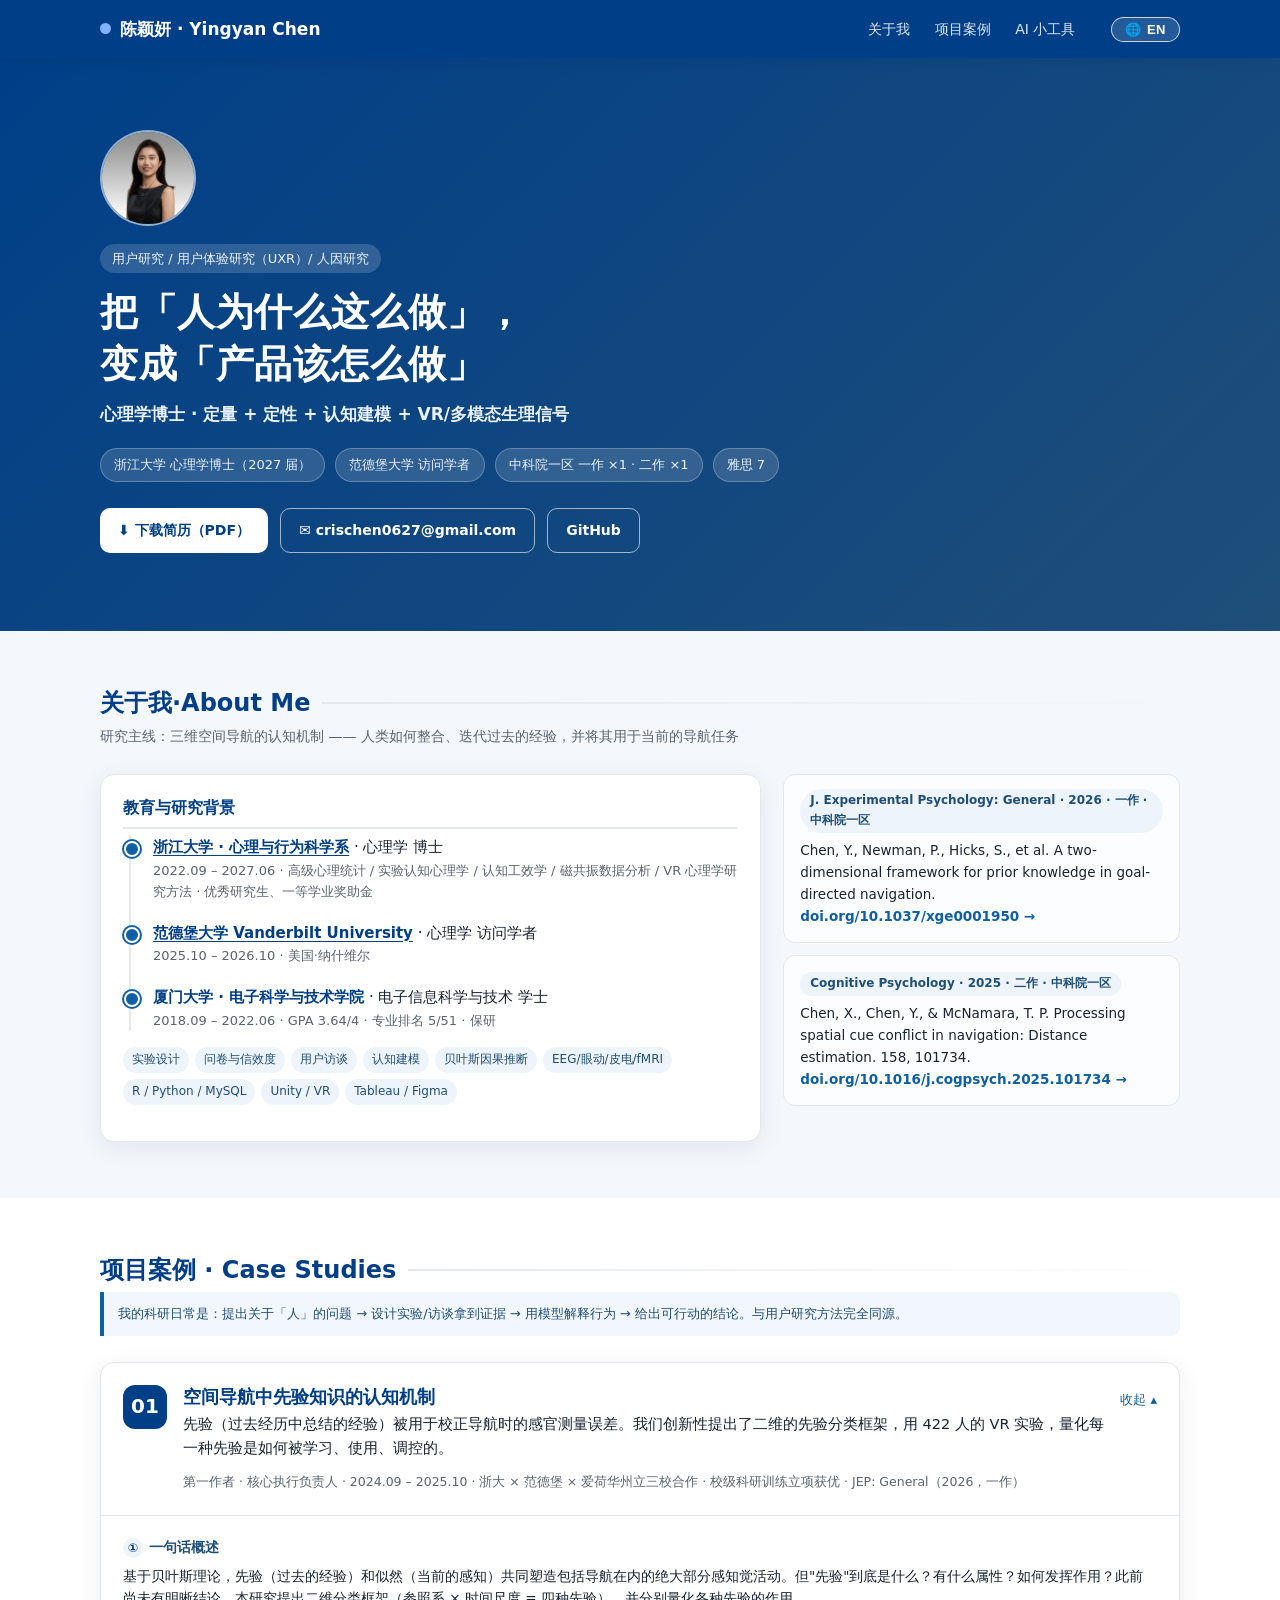
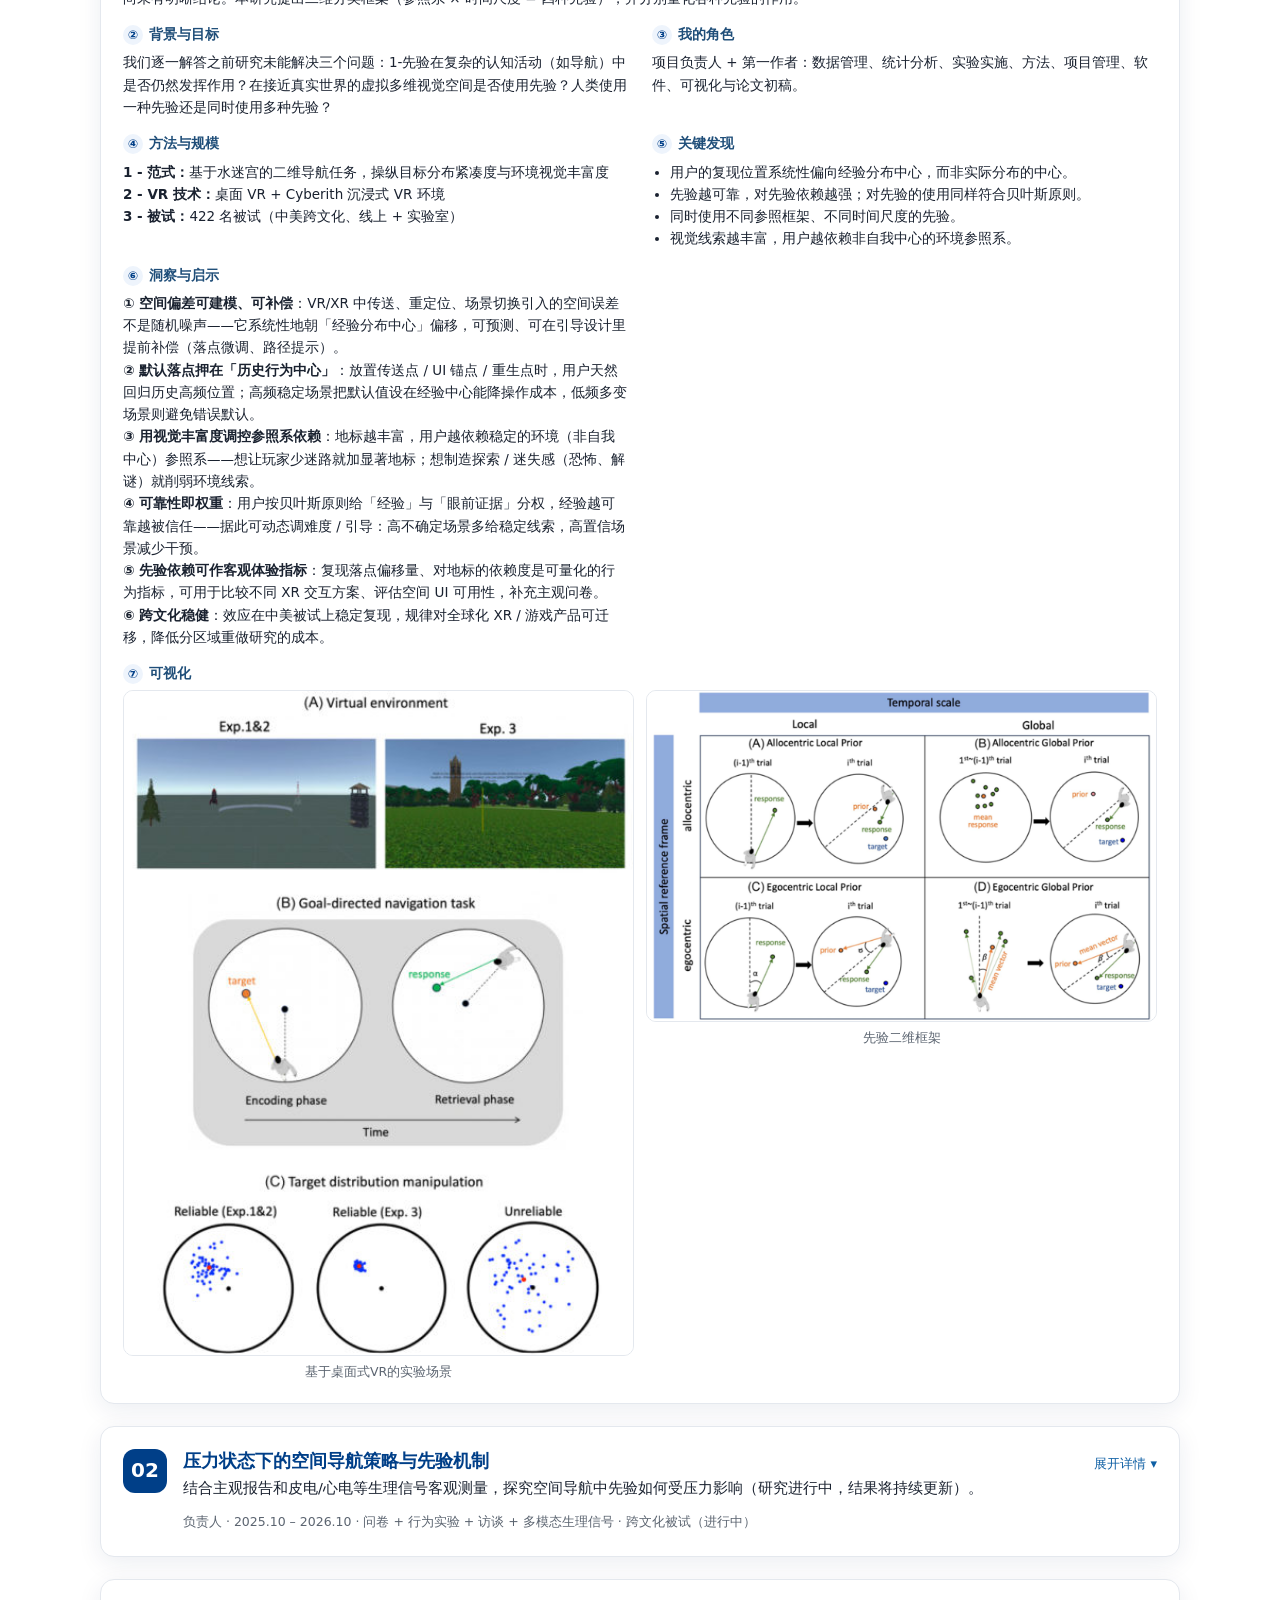
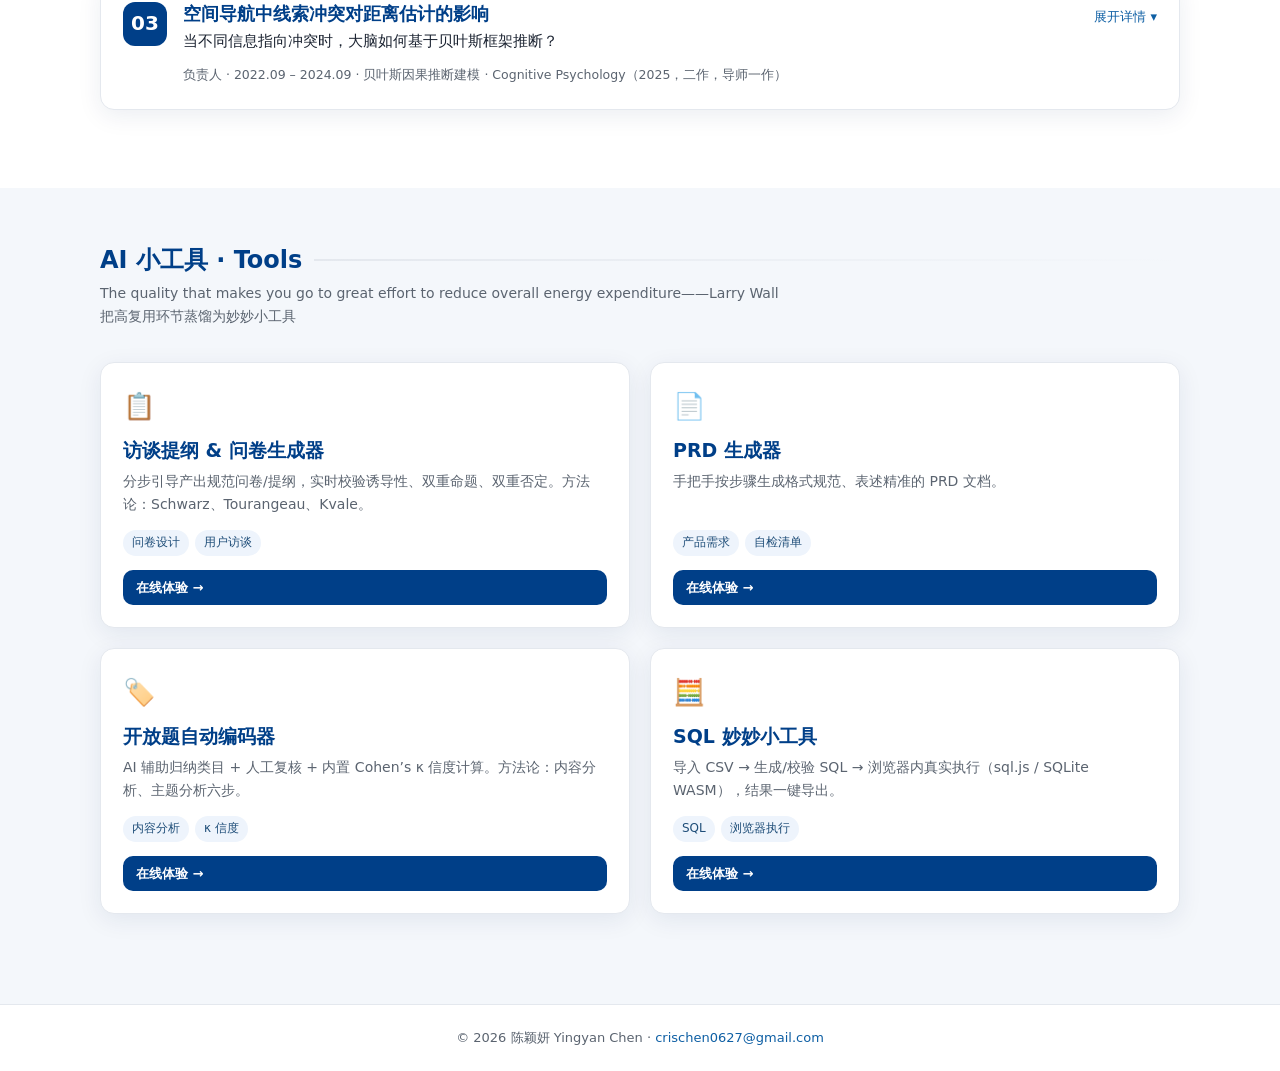
==== commit 73459652: "作品集：关于我·About Me；案例1②改问；案例2(压力)文案全更+删⑤⑥+挂空间记忆/注意范式图；案例3(线索冲突)文案全更+论文3发现+XR/游戏洞察6条+挂范式与模型图；6图均加图注；PRD" ====
--- a/index.html
+++ b/index.html
@@ -54,6 +54,9 @@
 .case .blk ul{padding-left:18px}
 .case .blk.wide{grid-column:1/-1}
 .viz{display:flex;gap:12px;flex-wrap:wrap}
+.viz figure{flex:1 1 300px;min-width:0;margin:0}
+.viz figure img{width:100%;display:block;border-radius:10px;border:1px solid var(--line);background:#fff}
+.viz figcaption{text-align:center;font-size:12.5px;color:var(--muted);margin-top:6px}
 .viz .ph{flex:1 1 220px;min-height:120px;border:1.5px dashed var(--line);border-radius:10px;display:grid;place-items:center;color:var(--muted);font-size:12.5px;background:#f8fafd;text-align:center;padding:10px}
 /* 响应式 */
 @media(max-width:860px){
@@ -98,7 +101,7 @@
 
 <!-- ============ About ============ -->
 <section id="about"><div class="container">
-  <h2 class="sec" data-i18n="about_sec">关于我</h2>
+  <h2 class="sec" data-i18n="about_sec">关于我·About Me</h2>
   <p class="sec-sub" data-i18n="about_secsub">研究主线：三维空间导航的认知机制 —— 人类如何整合、迭代过去的经验，并将其用于当前的导航任务</p>
   <div class="about-grid">
     <div class="panel">
@@ -145,13 +148,13 @@
     </summary>
     <div class="detail" id="case1-detail">
       <div class="blk wide"><h4 data-i18n="blkh_1"><span class="k">①</span>一句话概述</h4><p data-i18n="c1b1">基于贝叶斯理论，先验（过去的经验）和似然（当前的感知）共同塑造包括导航在内的绝大部分感知觉活动。但"先验"到底是什么？有什么属性？如何发挥作用？此前尚未有明晰结论。本研究提出二维分类框架（参照系 × 时间尺度 = 四种先验），并分别量化各种先验的作用。</p></div>
-      <div class="blk"><h4 data-i18n="blkh_2"><span class="k">②</span>背景与目标</h4><p data-i18n="c1b2">我们逐一解答之前研究未能解决的三个问题：1 - 先验在复杂的认知活动（如导航）中是否仍然发挥作用？2 - 在接近真实世界的虚拟多维视觉空间是否使用先验？3 - 人类使用一种先验，还是同时使用多种先验？</p></div>
+      <div class="blk"><h4 data-i18n="blkh_2"><span class="k">②</span>背景与目标</h4><p data-i18n="c1b2">我们逐一解答之前研究未能解决三个问题：1-先验在复杂的认知活动（如导航）中是否仍然发挥作用？在接近真实世界的虚拟多维视觉空间是否使用先验？人类使用一种先验还是同时使用多种先验？</p></div>
       <div class="blk"><h4 data-i18n="blkh_3"><span class="k">③</span>我的角色</h4><p data-i18n="c1b3">项目负责人 + 第一作者：数据管理、统计分析、实验实施、方法、项目管理、软件、可视化与论文初稿。</p></div>
       <div class="blk"><h4 data-i18n="blkh_4"><span class="k">④</span>方法与规模</h4><p data-i18n="c1b4"><b>1 - 范式：</b>基于水迷宫的二维导航任务，操纵目标分布紧凑度与环境视觉丰富度<br><b>2 - VR 技术：</b>桌面 VR + Cyberith 沉浸式 VR 环境<br><b>3 - 被试：</b>422 名被试（中美跨文化、线上 + 实验室）</p></div>
       <div class="blk"><h4 data-i18n="blkh_5"><span class="k">⑤</span>关键发现</h4><ul data-i18n="c1b5"><li>用户的复现位置系统性偏向经验分布中心，而非实际分布的中心。</li><li>先验越可靠，对先验依赖越强；对先验的使用同样符合贝叶斯原则。</li><li>同时使用不同参照框架、不同时间尺度的先验。</li><li>视觉线索越丰富，用户越依赖非自我中心的环境参照系。</li></ul></div>
       <div class="blk"><h4 data-i18n="blkh_6"><span class="k">⑥</span>洞察与启示</h4><p data-i18n="c1b6"><b>① 空间偏差可建模、可补偿</b>：VR/XR 中传送、重定位、场景切换引入的空间误差不是随机噪声——它系统性地朝「经验分布中心」偏移，可预测、可在引导设计里提前补偿（落点微调、路径提示）。<br><b>② 默认落点押在「历史行为中心」</b>：放置传送点 / UI 锚点 / 重生点时，用户天然回归历史高频位置；高频稳定场景把默认值设在经验中心能降操作成本，低频多变场景则避免错误默认。<br><b>③ 用视觉丰富度调控参照系依赖</b>：地标越丰富，用户越依赖稳定的环境（非自我中心）参照系——想让玩家少迷路就加显著地标；想制造探索 / 迷失感（恐怖、解谜）就削弱环境线索。<br><b>④ 可靠性即权重</b>：用户按贝叶斯原则给「经验」与「眼前证据」分权，经验越可靠越被信任——据此可动态调难度 / 引导：高不确定场景多给稳定线索，高置信场景减少干预。<br><b>⑤ 先验依赖可作客观体验指标</b>：复现落点偏移量、对地标的依赖度是可量化的行为指标，可用于比较不同 XR 交互方案、评估空间 UI 可用性，补充主观问卷。<br><b>⑥ 跨文化稳健</b>：效应在中美被试上稳定复现，规律对全球化 XR / 游戏产品可迁移，降低分区域重做研究的成本。</p></div>
       <div class="blk wide"><h4 data-i18n="blkh_7"><span class="k">⑦</span>可视化</h4>
-        <div class="viz"><img src="[data-uri]" alt="基于桌面式VR的实验场景" style="flex:1 1 300px;min-width:0;max-width:100%;border-radius:10px;border:1px solid var(--line);object-fit:contain"><img src="[data-uri]" alt="先验二维框架" style="flex:1 1 300px;min-width:0;max-width:100%;border-radius:10px;border:1px solid var(--line);object-fit:contain"></div>
+        <div class="viz"><figure><img src="[data-uri]" alt="基于桌面式VR的实验场景"><figcaption>基于桌面式VR的实验场景</figcaption></figure><figure><img src="[data-uri]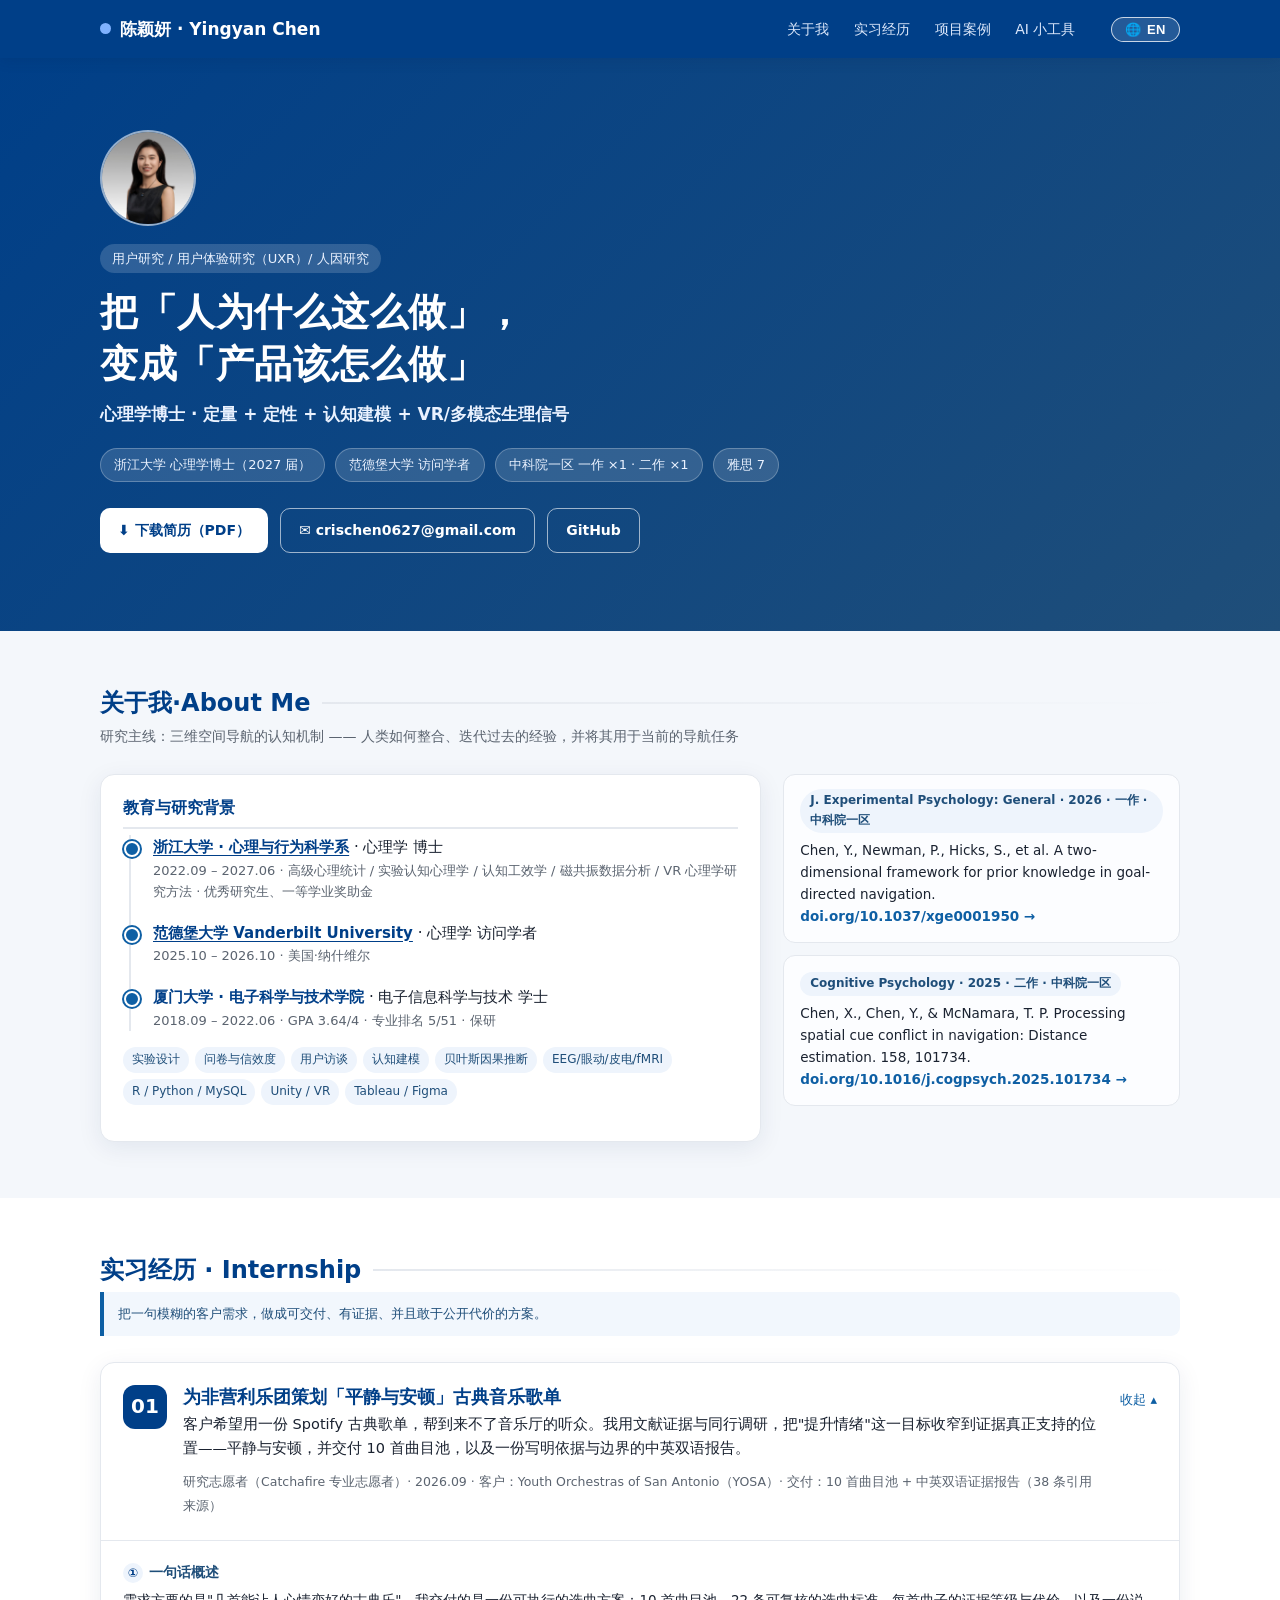
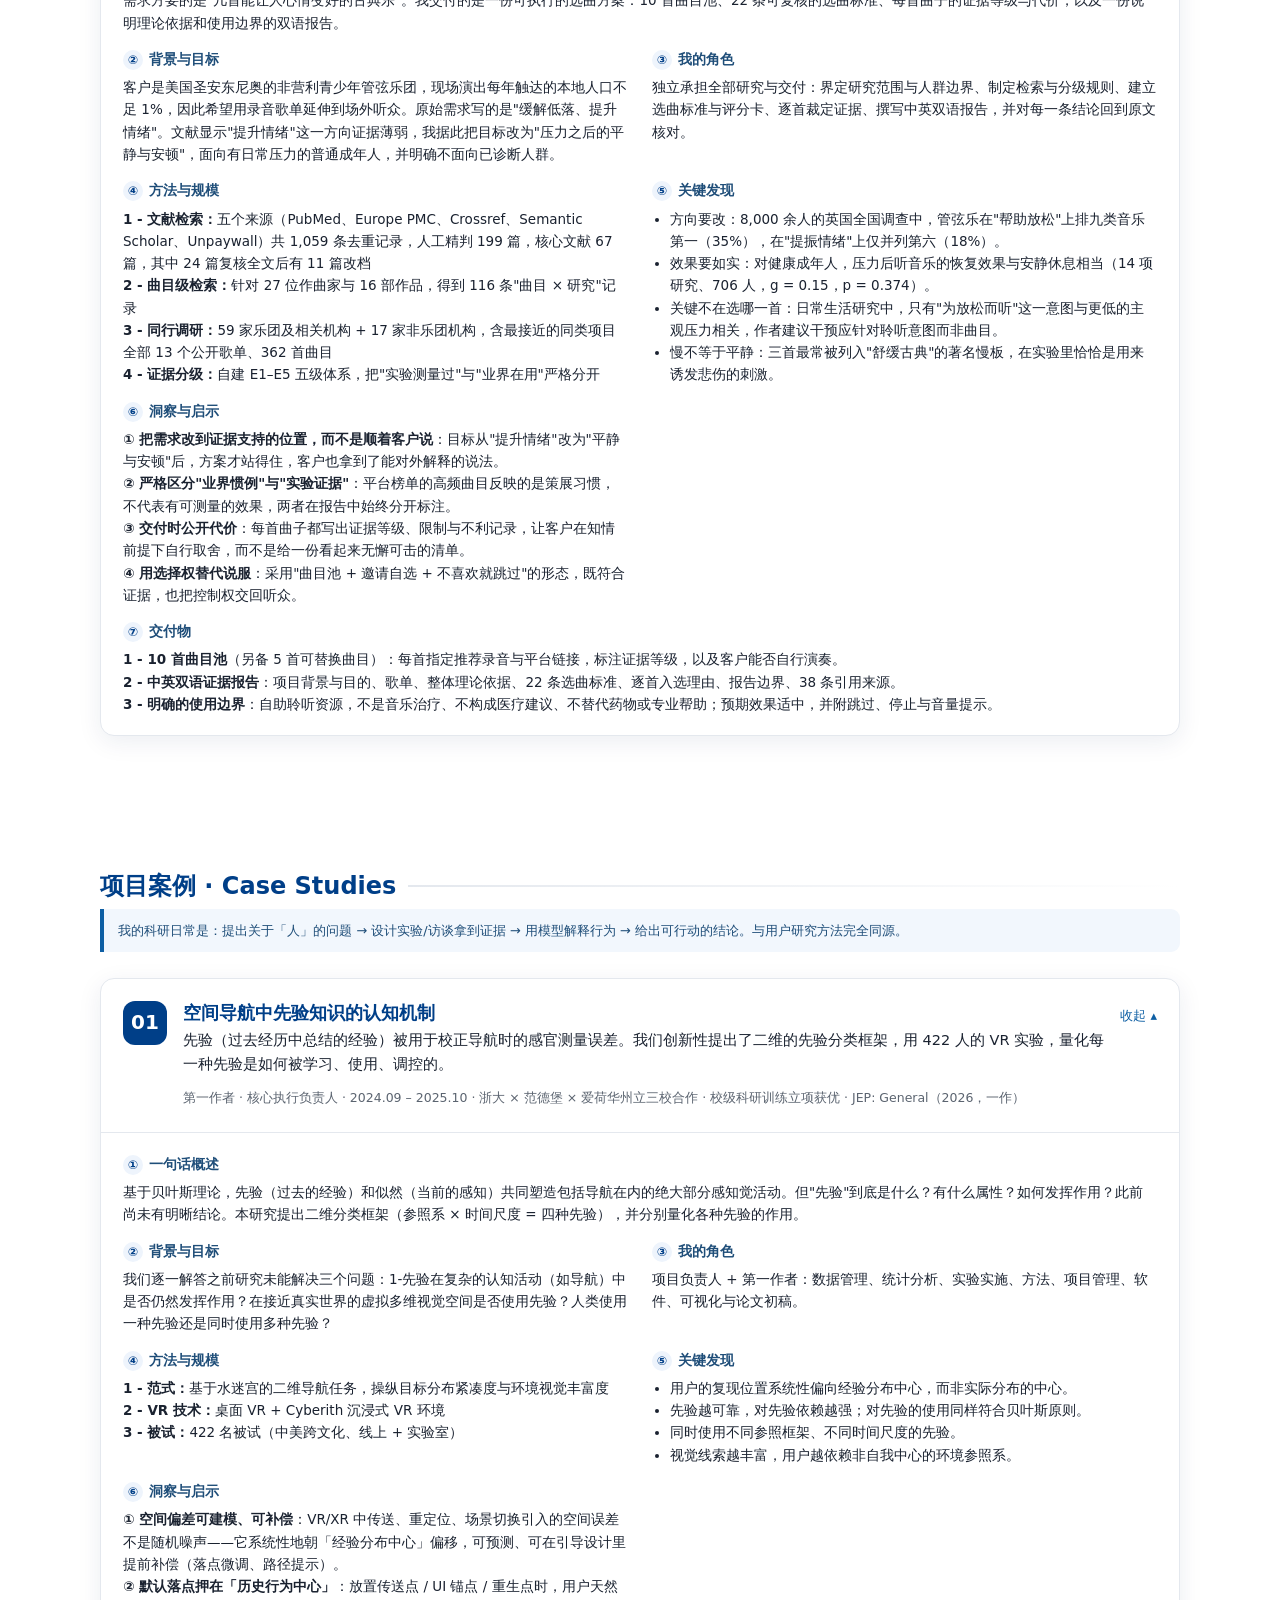
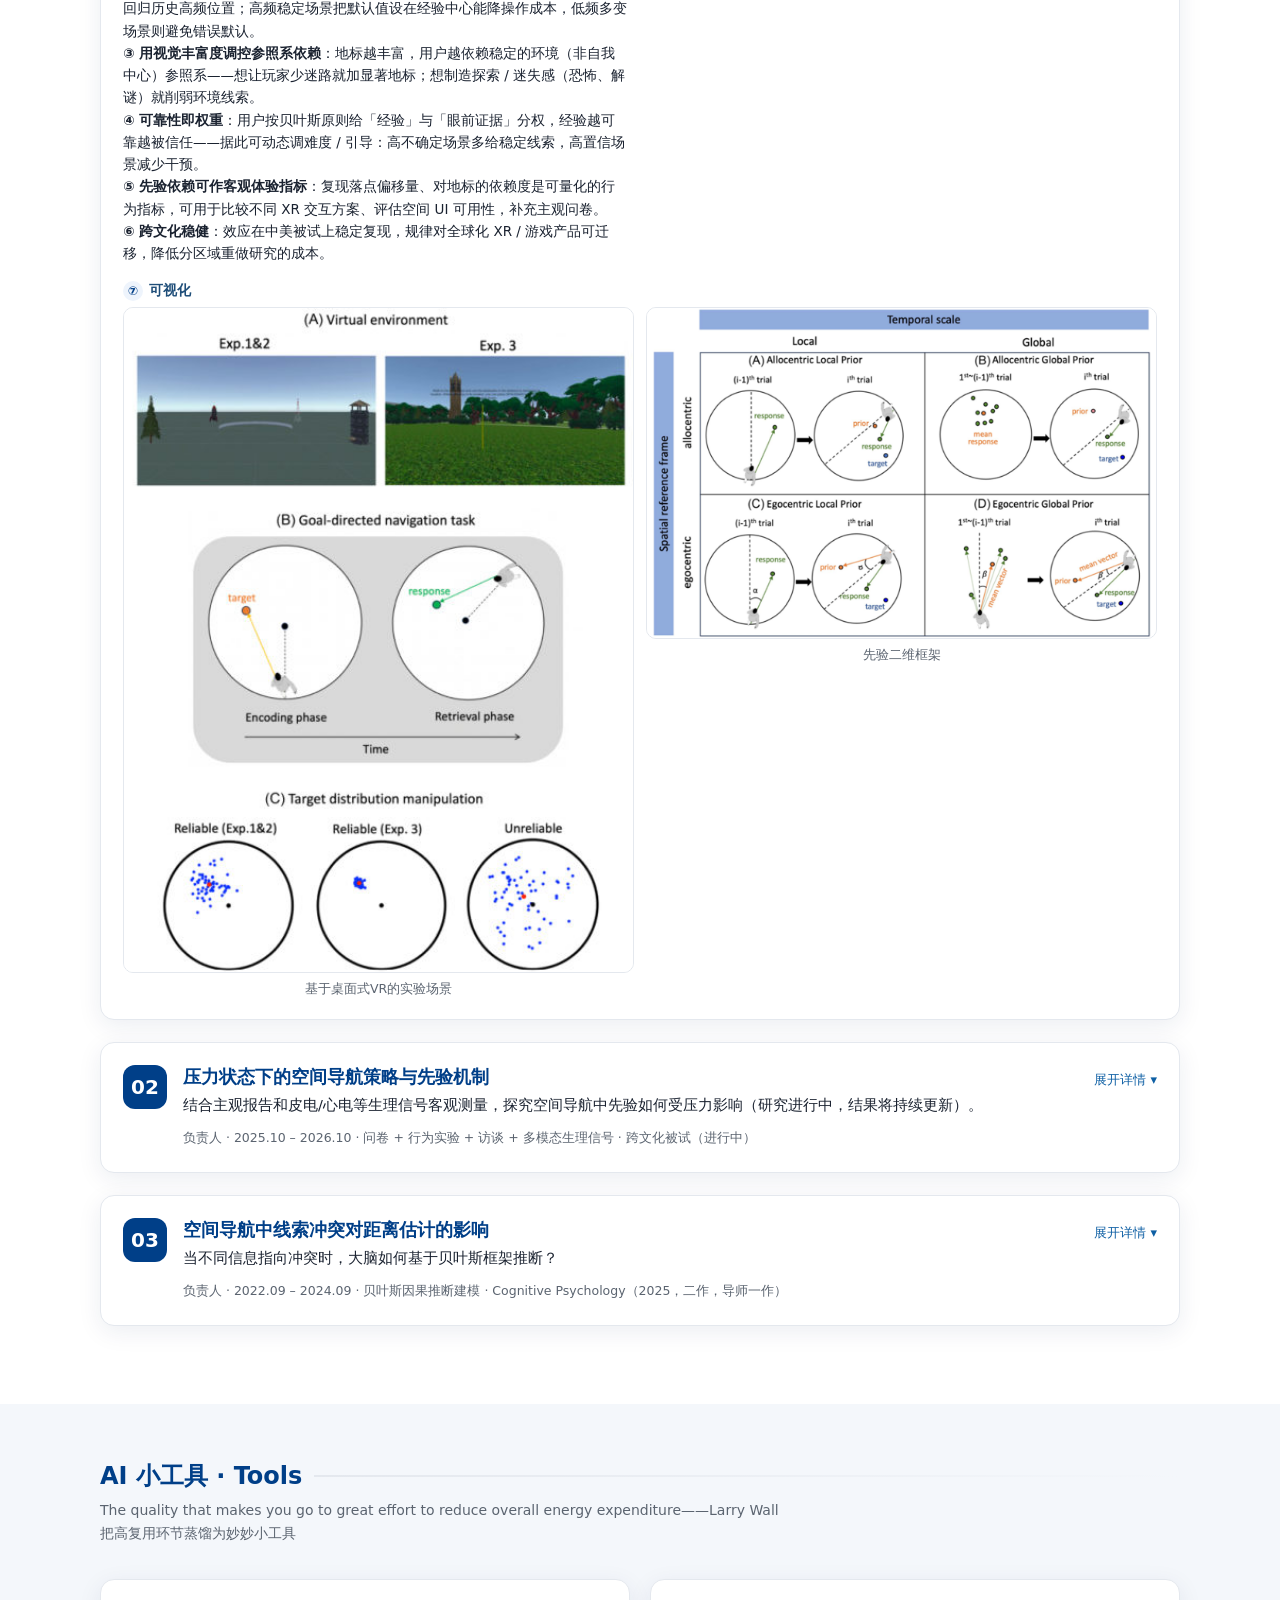
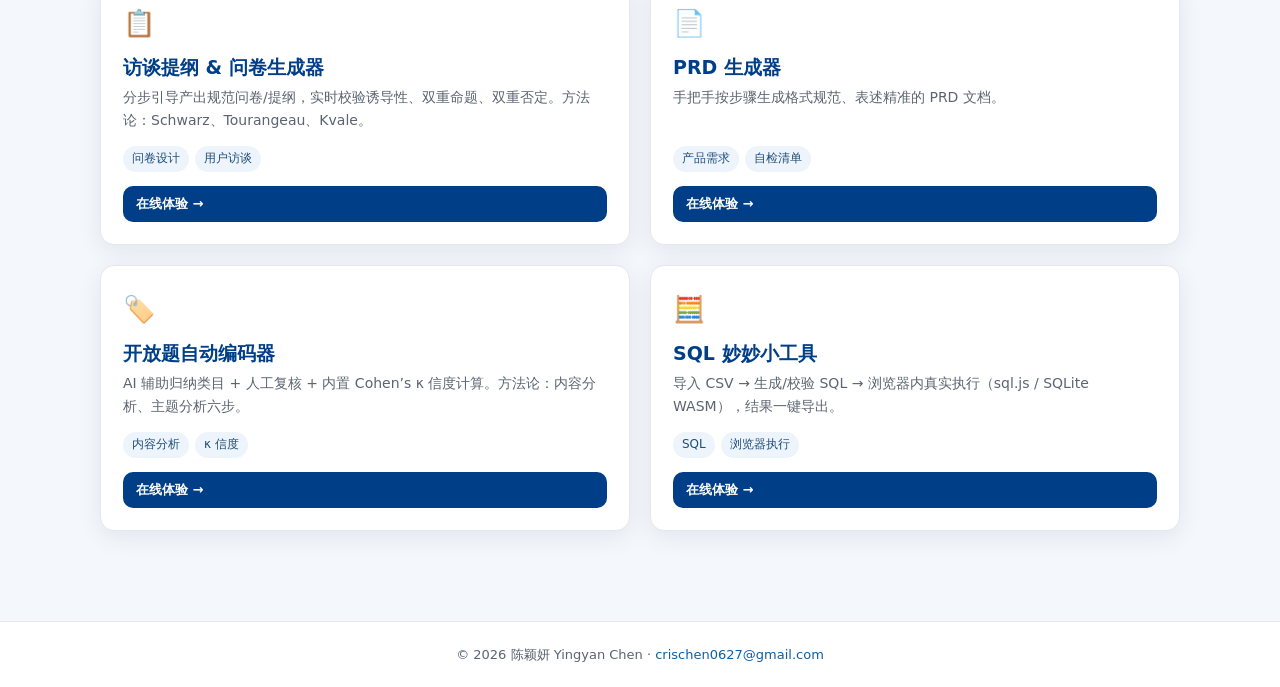
==== commit 29573fda: "作品集新增『实习经历 · Internship』板块：YOSA 古典音乐歌单研究（中英双语，置于项目案例之前）" ====
--- a/index.html
+++ b/index.html
@@ -74,6 +74,7 @@
   <span class="spacer"></span>
   <span class="navlinks">
     <a class="navlink" href="#about" data-i18n="nav_about">关于我</a>
+    <a class="navlink" href="#internship" data-i18n="nav_intern">实习经历</a>
     <a class="navlink" href="#projects" data-i18n="nav_projects">项目案例</a>
     <a class="navlink" href="#tools" data-i18n="nav_tools">AI 小工具</a>
   </span>
@@ -131,6 +132,33 @@
 </div></section>
 
 <!-- ============ Projects ============ -->
+<!-- ============ Internship ============ -->
+<section id="internship" style="background:#fff"><div class="container">
+  <h2 class="sec" data-i18n="intern_sec">实习经历 · Internship</h2>
+  <div class="callout" style="margin:0 0 26px" data-i18n="intern_callout">把一句模糊的客户需求，做成可交付、有证据、并且敢于公开代价的方案。</div>
+
+  <details class="case" open>
+    <summary>
+      <span class="num">01</span>
+      <span>
+        <h3 data-i18n="i1_h3">为非营利乐团策划「平静与安顿」古典音乐歌单</h3>
+        <p class="one" data-i18n="i1_one">客户希望用一份 Spotify 古典歌单，帮到来不了音乐厅的听众。我用文献证据与同行调研，把"提升情绪"这一目标收窄到证据真正支持的位置——平静与安顿，并交付 10 首曲目池，以及一份写明依据与边界的中英双语报告。</p>
+        <span class="role" data-i18n="i1_role">研究志愿者（Catchafire 专业志愿者）· 2026.09 · 客户：Youth Orchestras of San Antonio（YOSA）· 交付：10 首曲目池 + 中英双语证据报告（38 条引用来源）</span>
+      </span>
+      <span class="arrow"><span class="op" data-i18n="arrow_open">展开详情 ▾</span><span class="cl" data-i18n="arrow_close">收起 ▴</span></span>
+    </summary>
+    <div class="detail">
+      <div class="blk wide"><h4 data-i18n="blkh_1"><span class="k">①</span>一句话概述</h4><p data-i18n="i1b1">需求方要的是"几首能让人心情变好的古典乐"。我交付的是一份可执行的选曲方案：10 首曲目池、22 条可复核的选曲标准、每首曲子的证据等级与代价，以及一份说明理论依据和使用边界的双语报告。</p></div>
+      <div class="blk"><h4 data-i18n="blkh_2"><span class="k">②</span>背景与目标</h4><p data-i18n="i1b2">客户是美国圣安东尼奥的非营利青少年管弦乐团，现场演出每年触达的本地人口不足 1%，因此希望用录音歌单延伸到场外听众。原始需求写的是"缓解低落、提升情绪"。文献显示"提升情绪"这一方向证据薄弱，我据此把目标改为"压力之后的平静与安顿"，面向有日常压力的普通成年人，并明确不面向已诊断人群。</p></div>
+      <div class="blk"><h4 data-i18n="blkh_3"><span class="k">③</span>我的角色</h4><p data-i18n="i1b3">独立承担全部研究与交付：界定研究范围与人群边界、制定检索与分级规则、建立选曲标准与评分卡、逐首裁定证据、撰写中英双语报告，并对每一条结论回到原文核对。</p></div>
+      <div class="blk"><h4 data-i18n="blkh_4"><span class="k">④</span>方法与规模</h4><p data-i18n="i1b4"><b>1 - 文献检索：</b>五个来源（PubMed、Europe PMC、Crossref、Semantic Scholar、Unpaywall）共 1,059 条去重记录，人工精判 199 篇，核心文献 67 篇，其中 24 篇复核全文后有 11 篇改档<br><b>2 - 曲目级检索：</b>针对 27 位作曲家与 16 部作品，得到 116 条"曲目 × 研究"记录<br><b>3 - 同行调研：</b>59 家乐团及相关机构 + 17 家非乐团机构，含最接近的同类项目全部 13 个公开歌单、362 首曲目<br><b>4 - 证据分级：</b>自建 E1–E5 五级体系，把"实验测量过"与"业界在用"严格分开</p></div>
+      <div class="blk"><h4 data-i18n="blkh_5"><span class="k">⑤</span>关键发现</h4><ul data-i18n="i1b5"><li>方向要改：8,000 余人的英国全国调查中，管弦乐在"帮助放松"上排九类音乐第一（35%），在"提振情绪"上仅并列第六（18%）。</li><li>效果要如实：对健康成年人，压力后听音乐的恢复效果与安静休息相当（14 项研究、706 人，g = 0.15，p = 0.374）。</li><li>关键不在选哪一首：日常生活研究中，只有"为放松而听"这一意图与更低的主观压力相关，作者建议干预应针对聆听意图而非曲目。</li><li>慢不等于平静：三首最常被列入"舒缓古典"的著名慢板，在实验里恰恰是用来诱发悲伤的刺激。</li></ul></div>
+      <div class="blk"><h4 data-i18n="blkh_6"><span class="k">⑥</span>洞察与启示</h4><p data-i18n="i1b6"><b>① 把需求改到证据支持的位置，而不是顺着客户说</b>：目标从"提升情绪"改为"平静与安顿"后，方案才站得住，客户也拿到了能对外解释的说法。<br><b>② 严格区分"业界惯例"与"实验证据"</b>：平台榜单的高频曲目反映的是策展习惯，不代表有可测量的效果，两者在报告中始终分开标注。<br><b>③ 交付时公开代价</b>：每首曲子都写出证据等级、限制与不利记录，让客户在知情前提下自行取舍，而不是给一份看起来无懈可击的清单。<br><b>④ 用选择权替代说服</b>：采用"曲目池 + 邀请自选 + 不喜欢就跳过"的形态，既符合证据，也把控制权交回听众。</p></div>
+      <div class="blk wide"><h4 data-i18n="intern_blkh7"><span class="k">⑦</span>交付物</h4><p data-i18n="i1b7"><b>1 - 10 首曲目池</b>（另备 5 首可替换曲目）：每首指定推荐录音与平台链接，标注证据等级，以及客户能否自行演奏。<br><b>2 - 中英双语证据报告</b>：项目背景与目的、歌单、整体理论依据、22 条选曲标准、逐首入选理由、报告边界、38 条引用来源。<br><b>3 - 明确的使用边界</b>：自助聆听资源，不是音乐治疗、不构成医疗建议、不替代药物或专业帮助；预期效果适中，并附跳过、停止与音量提示。</p></div>
+    </div>
+  </details>
+</div></section>
+
 <section id="projects" style="background:#fff"><div class="container">
   <h2 class="sec" data-i18n="proj_sec">项目案例 · Case Studies</h2>
   <div class="callout" style="margin:0 0 26px" data-i18n="proj_callout">我的科研日常是：提出关于「人」的问题 → 设计实验/访谈拿到证据 → 用模型解释行为 → 给出可行动的结论。与用户研究方法完全同源。</div>
@@ -154,7 +182,7 @@
       <div class="blk"><h4 data-i18n="blkh_5"><span class="k">⑤</span>关键发现</h4><ul data-i18n="c1b5"><li>用户的复现位置系统性偏向经验分布中心，而非实际分布的中心。</li><li>先验越可靠，对先验依赖越强；对先验的使用同样符合贝叶斯原则。</li><li>同时使用不同参照框架、不同时间尺度的先验。</li><li>视觉线索越丰富，用户越依赖非自我中心的环境参照系。</li></ul></div>
       <div class="blk"><h4 data-i18n="blkh_6"><span class="k">⑥</span>洞察与启示</h4><p data-i18n="c1b6"><b>① 空间偏差可建模、可补偿</b>：VR/XR 中传送、重定位、场景切换引入的空间误差不是随机噪声——它系统性地朝「经验分布中心」偏移，可预测、可在引导设计里提前补偿（落点微调、路径提示）。<br><b>② 默认落点押在「历史行为中心」</b>：放置传送点 / UI 锚点 / 重生点时，用户天然回归历史高频位置；高频稳定场景把默认值设在经验中心能降操作成本，低频多变场景则避免错误默认。<br><b>③ 用视觉丰富度调控参照系依赖</b>：地标越丰富，用户越依赖稳定的环境（非自我中心）参照系——想让玩家少迷路就加显著地标；想制造探索 / 迷失感（恐怖、解谜）就削弱环境线索。<br><b>④ 可靠性即权重</b>：用户按贝叶斯原则给「经验」与「眼前证据」分权，经验越可靠越被信任——据此可动态调难度 / 引导：高不确定场景多给稳定线索，高置信场景减少干预。<br><b>⑤ 先验依赖可作客观体验指标</b>：复现落点偏移量、对地标的依赖度是可量化的行为指标，可用于比较不同 XR 交互方案、评估空间 UI 可用性，补充主观问卷。<br><b>⑥ 跨文化稳健</b>：效应在中美被试上稳定复现，规律对全球化 XR / 游戏产品可迁移，降低分区域重做研究的成本。</p></div>
       <div class="blk wide"><h4 data-i18n="blkh_7"><span class="k">⑦</span>可视化</h4>
-        <div class="viz"><figure><img src="[data-uri]" alt="基于桌面式VR的实验场景"><figcaption>基于桌面式VR的实验场景</figcaption></figure><figure><img src="[data-uri]" alt="先验二维框架"><figcaption>先验二维框架</figcaption></figure></div>
+        <div class="viz"><figure><img src="[data-uri]" alt="基于桌面式VR的实验场景"><figcaption data-i18n="cap_c1v1">基于桌面式VR的实验场景</figcaption></figure><figure><img src="[data-uri]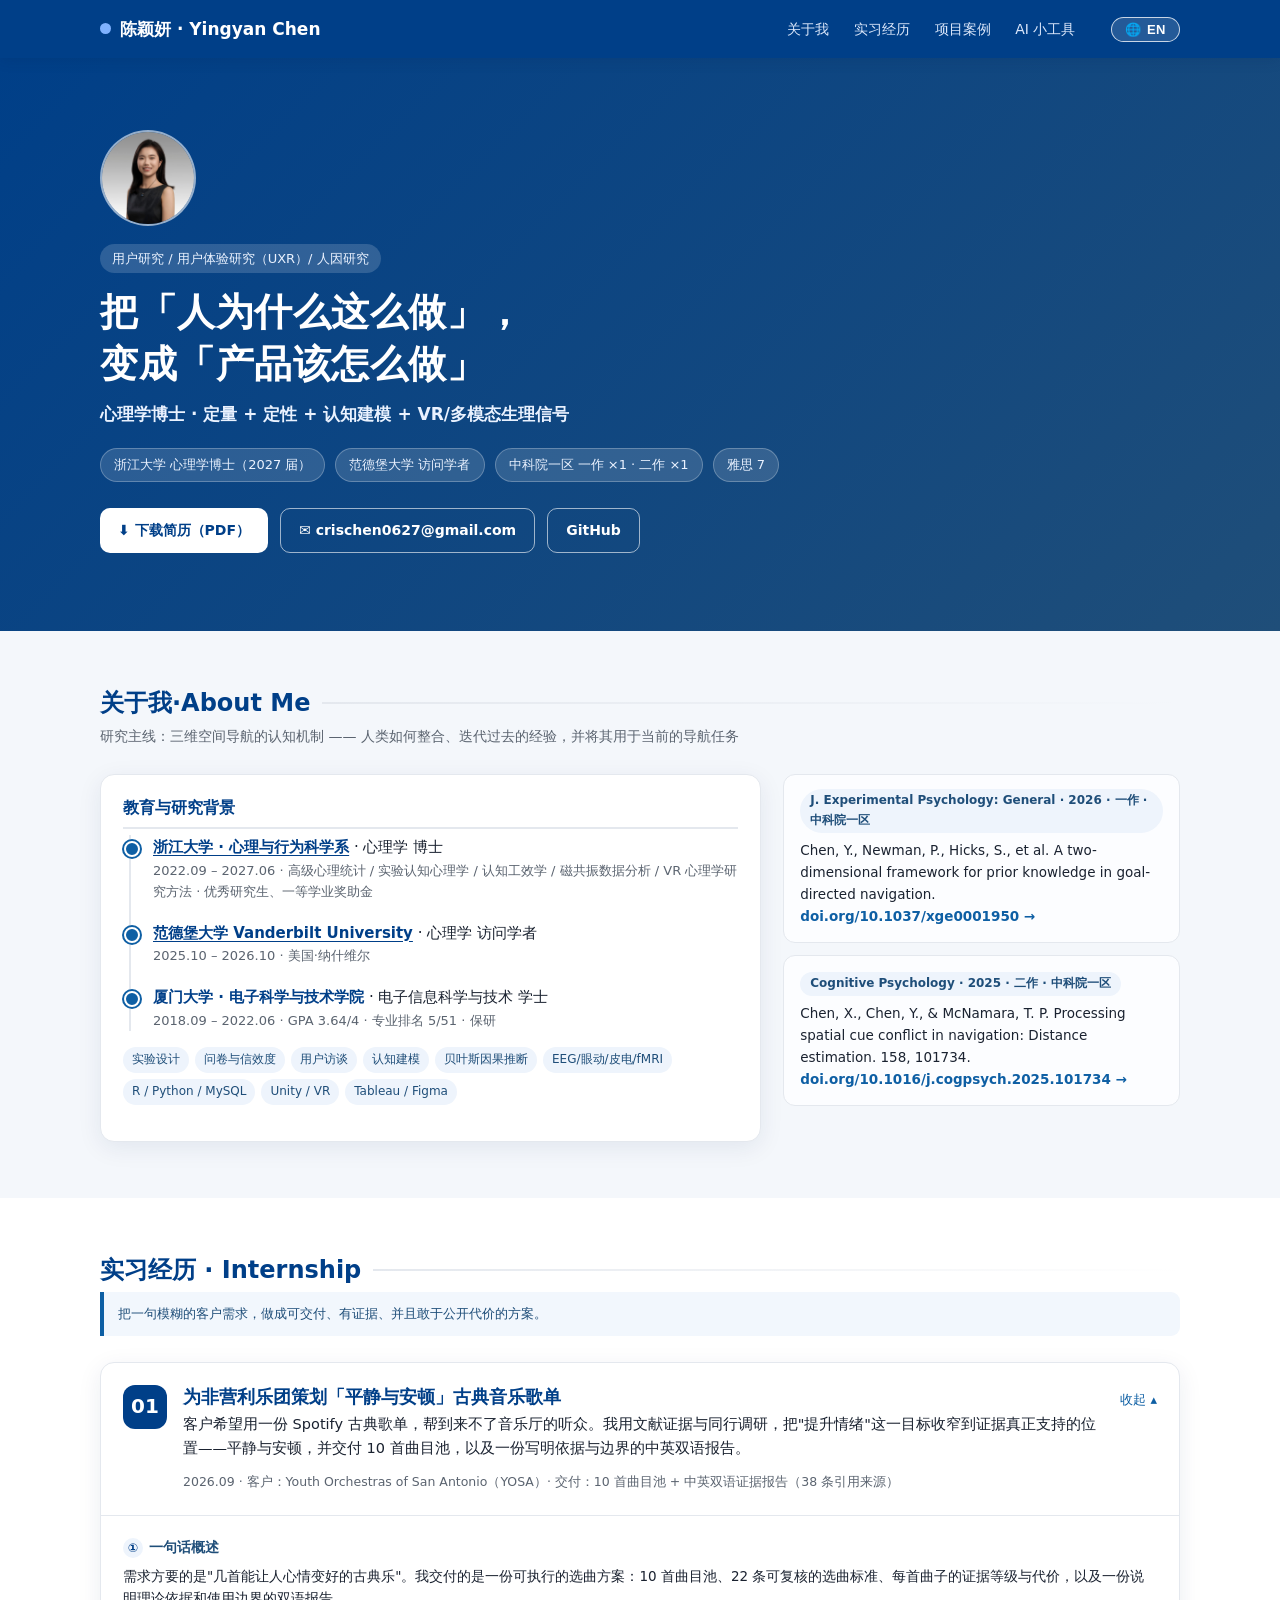
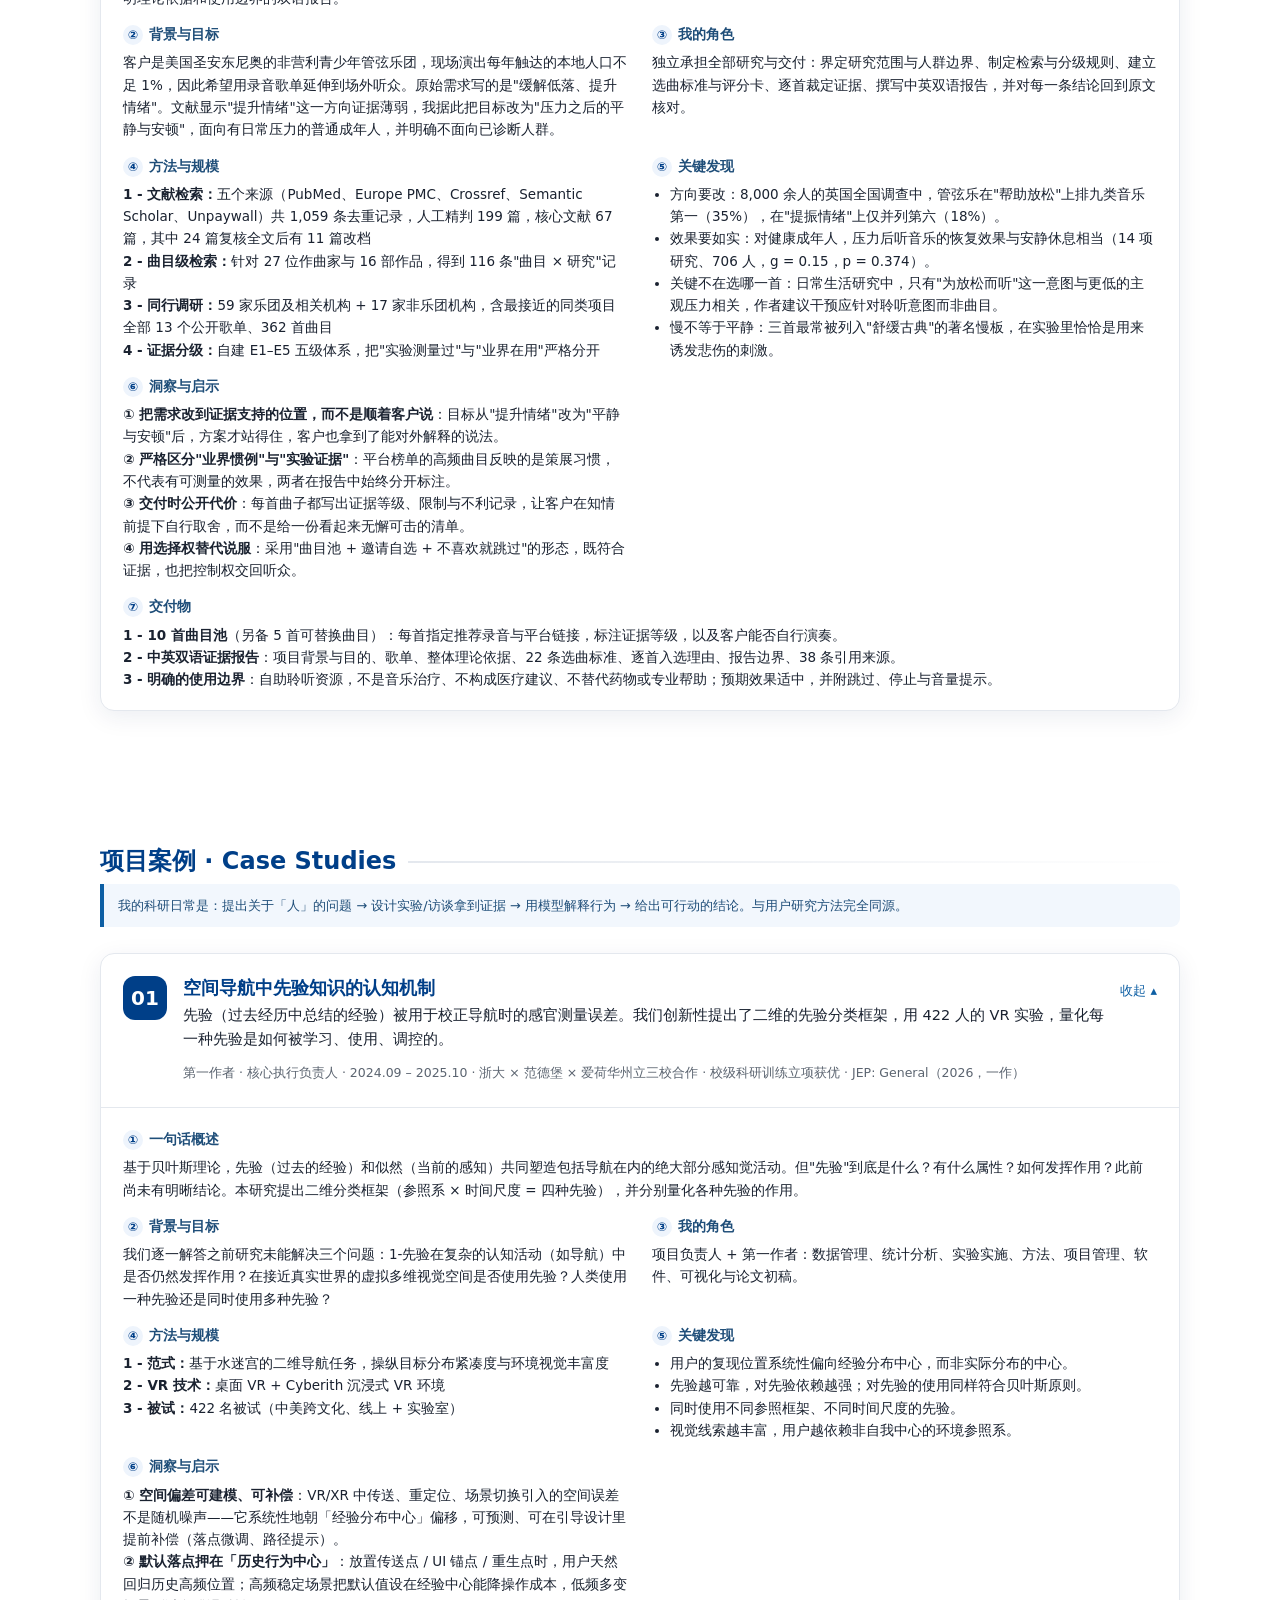
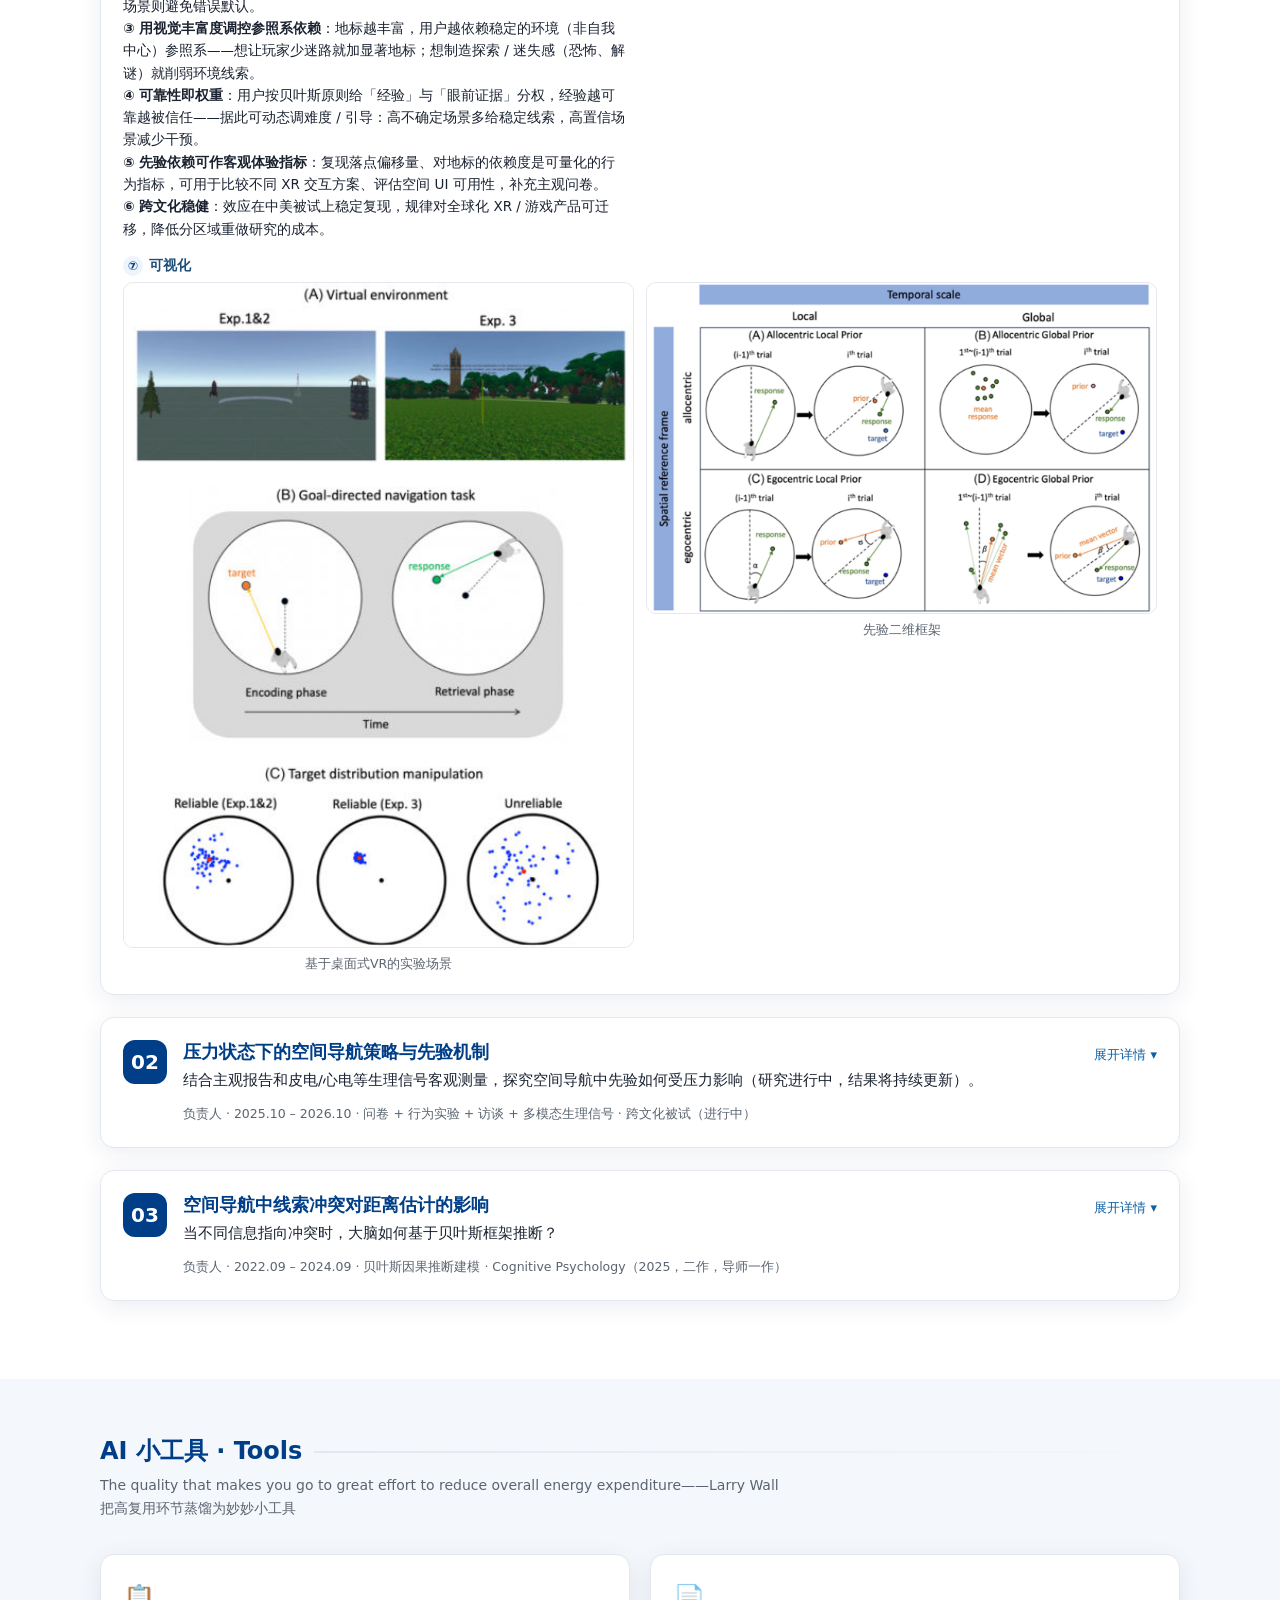
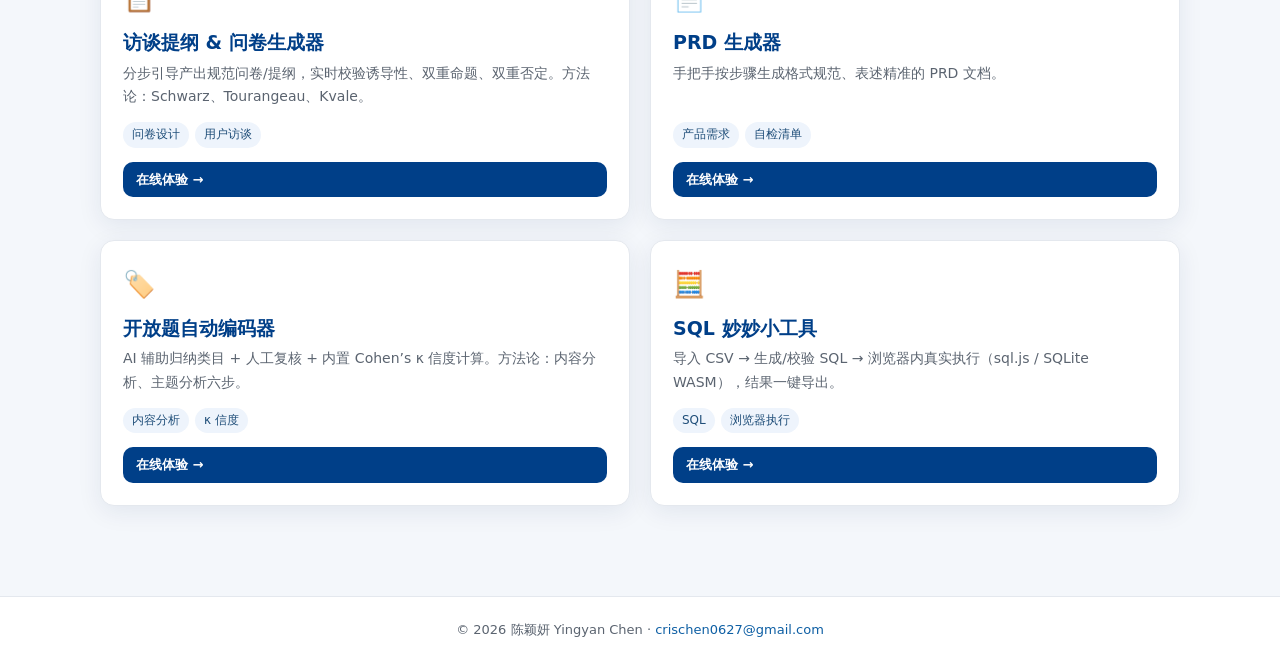
==== commit b0635da0: "实习板块：角色行去掉 Catchafire 与志愿者表述（中英同步）" ====
--- a/index.html
+++ b/index.html
@@ -143,7 +143,7 @@
       <span>
         <h3 data-i18n="i1_h3">为非营利乐团策划「平静与安顿」古典音乐歌单</h3>
         <p class="one" data-i18n="i1_one">客户希望用一份 Spotify 古典歌单，帮到来不了音乐厅的听众。我用文献证据与同行调研，把"提升情绪"这一目标收窄到证据真正支持的位置——平静与安顿，并交付 10 首曲目池，以及一份写明依据与边界的中英双语报告。</p>
-        <span class="role" data-i18n="i1_role">研究志愿者（Catchafire 专业志愿者）· 2026.09 · 客户：Youth Orchestras of San Antonio（YOSA）· 交付：10 首曲目池 + 中英双语证据报告（38 条引用来源）</span>
+        <span class="role" data-i18n="i1_role">2026.09 · 客户：Youth Orchestras of San Antonio（YOSA）· 交付：10 首曲目池 + 中英双语证据报告（38 条引用来源）</span>
       </span>
       <span class="arrow"><span class="op" data-i18n="arrow_open">展开详情 ▾</span><span class="cl" data-i18n="arrow_close">收起 ▴</span></span>
     </summary>
@@ -374,7 +374,7 @@
   intern_callout: "Turning a vague client request into a deliverable plan that is evidence-based and honest about its own costs.",
   i1_h3: "A Classical Playlist for Calm and Settling, for a Nonprofit Orchestra",
   i1_one: "The client wanted a Spotify classical playlist to reach listeners who cannot come to the concert hall. Using the research literature and a review of what peer organizations do, I narrowed the goal of “lifting mood” to what the evidence actually supports — calm and settling — and delivered a pool of 10 pieces with a bilingual report setting out the rationale and the boundaries.",
-  i1_role: "Research volunteer (Catchafire Professional) · Sept 2026 · Client: Youth Orchestras of San Antonio (YOSA) · Deliverables: a 10-piece pool + a bilingual evidence report (38 cited sources)",
+  i1_role: "Sept 2026 · Client: Youth Orchestras of San Antonio (YOSA) · Deliverables: a 10-piece pool + a bilingual evidence report (38 cited sources)",
   i1b1: "The brief asked for “a few classical pieces that make people feel better.” What I delivered was a workable curation plan: a pool of 10 pieces, 22 auditable selection criteria, an evidence level and a stated cost for every piece, and a bilingual report explaining the rationale and the limits of use.",
   i1b2: "The client is a nonprofit youth orchestra in San Antonio, Texas. Live performance reaches under 1% of the local population each year, so the orchestra wanted a recorded playlist to reach people beyond the hall. The original brief said “relieve low mood and lift mood.” The evidence for lifting mood is thin, so I reset the goal to calm and settling after stress, for ordinary adults with everyday stress, and explicitly not for people with diagnosed conditions.",
   i1b3: "Sole researcher end to end: defining the scope and population boundaries, setting the search and grading rules, building the selection criteria and scorecard, ruling on the evidence piece by piece, writing the bilingual report, and checking every claim against the original source.",
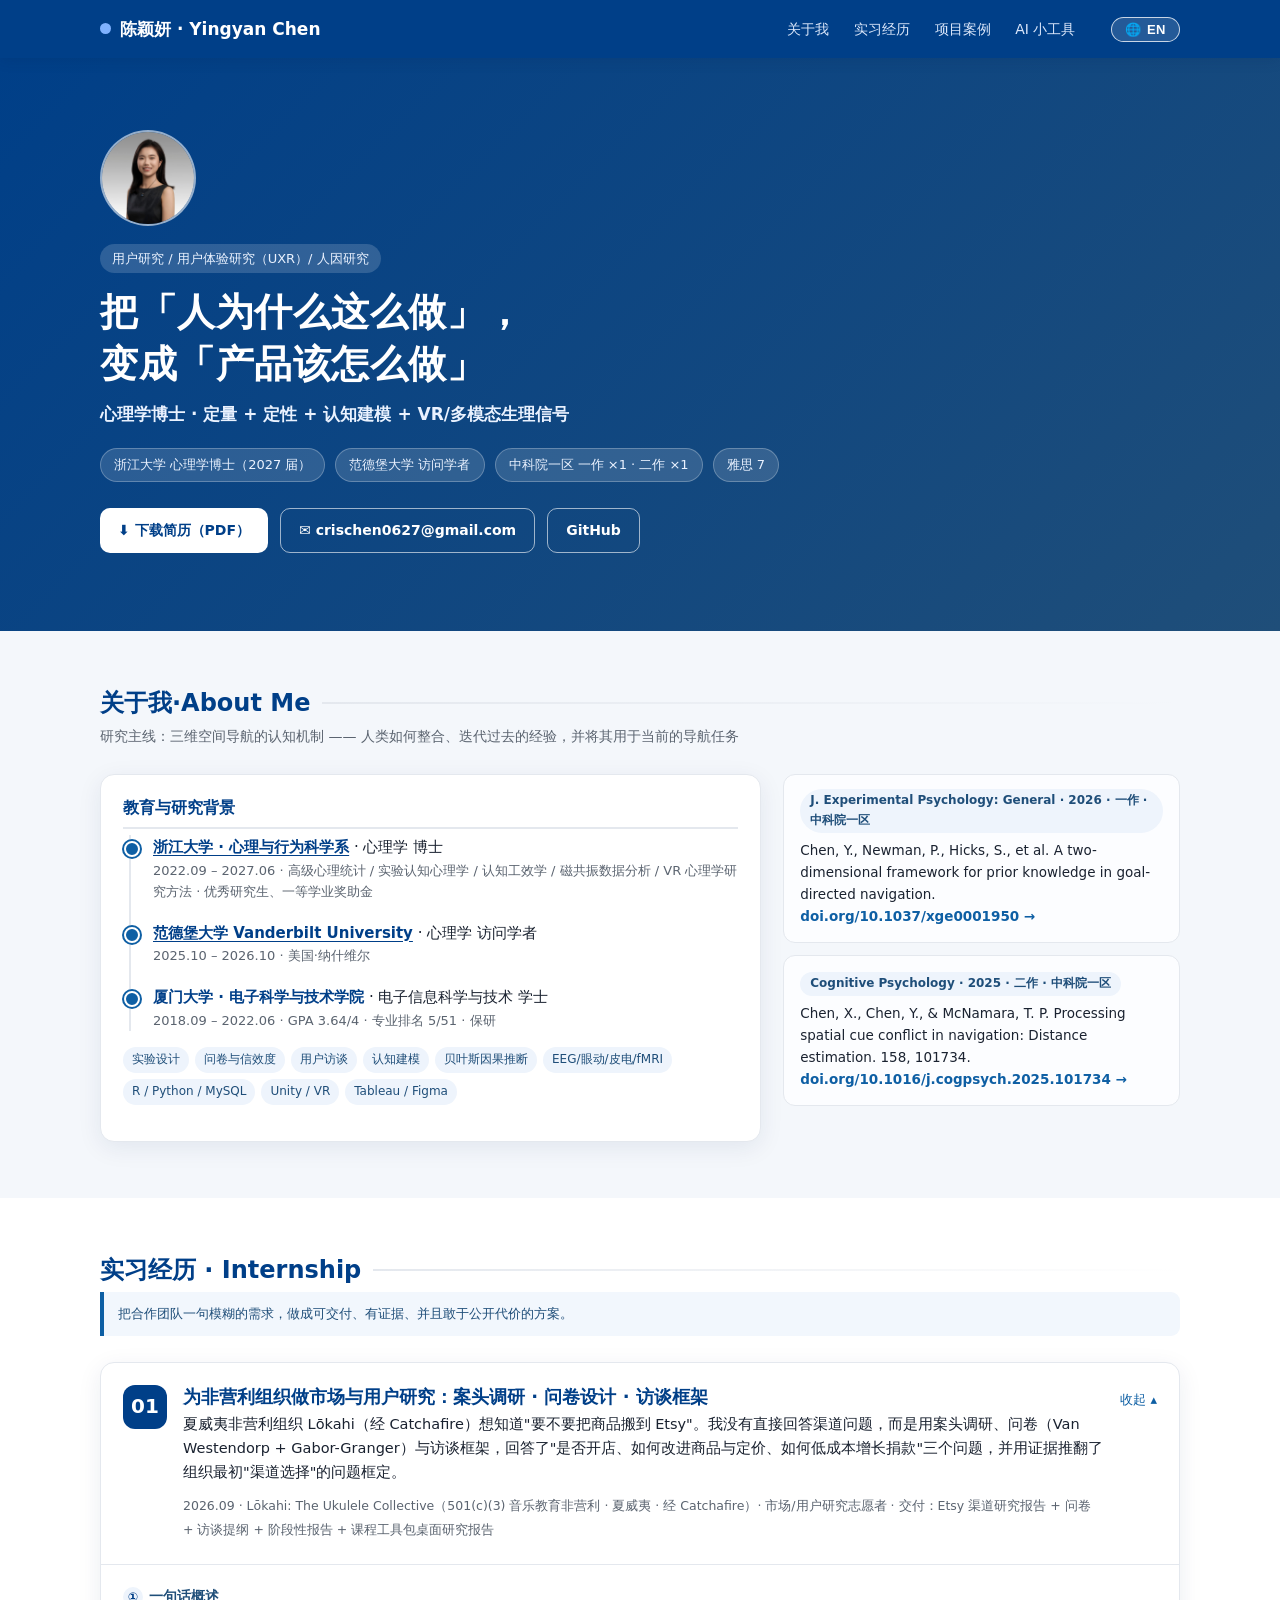
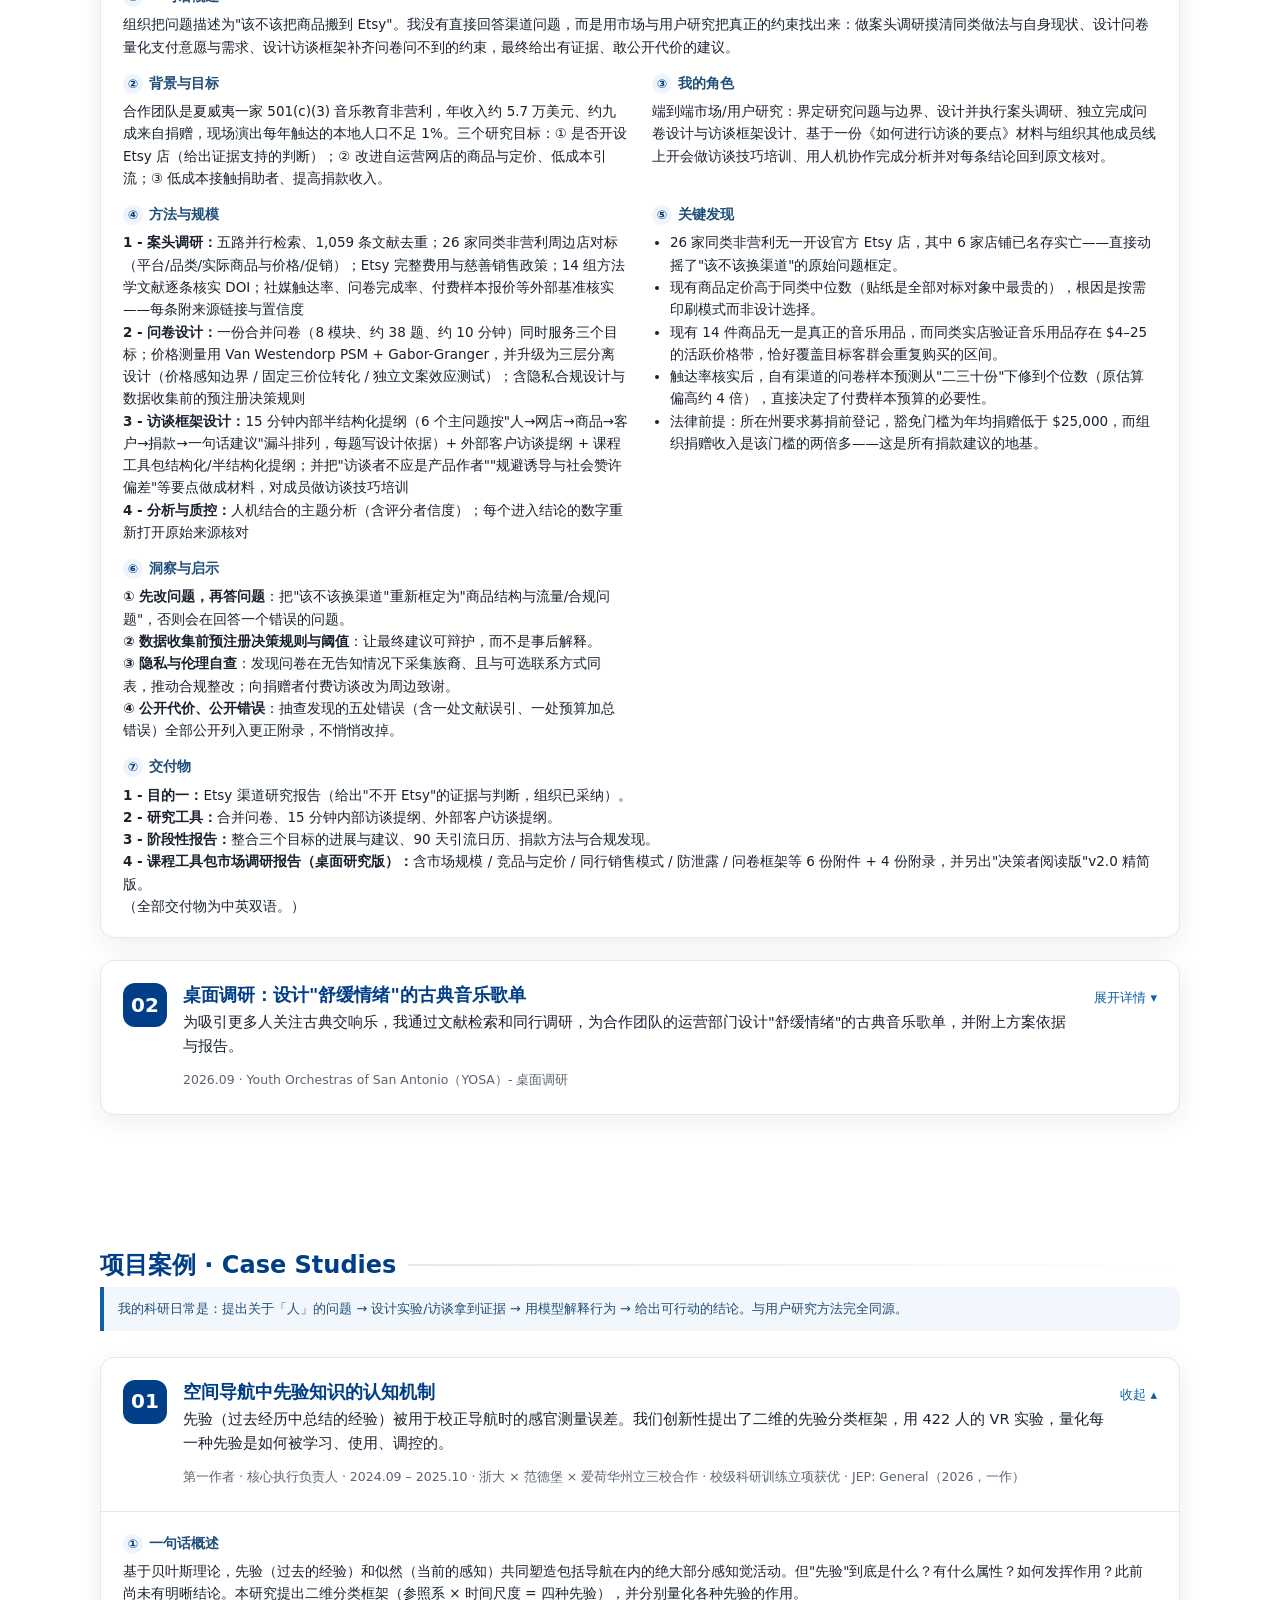
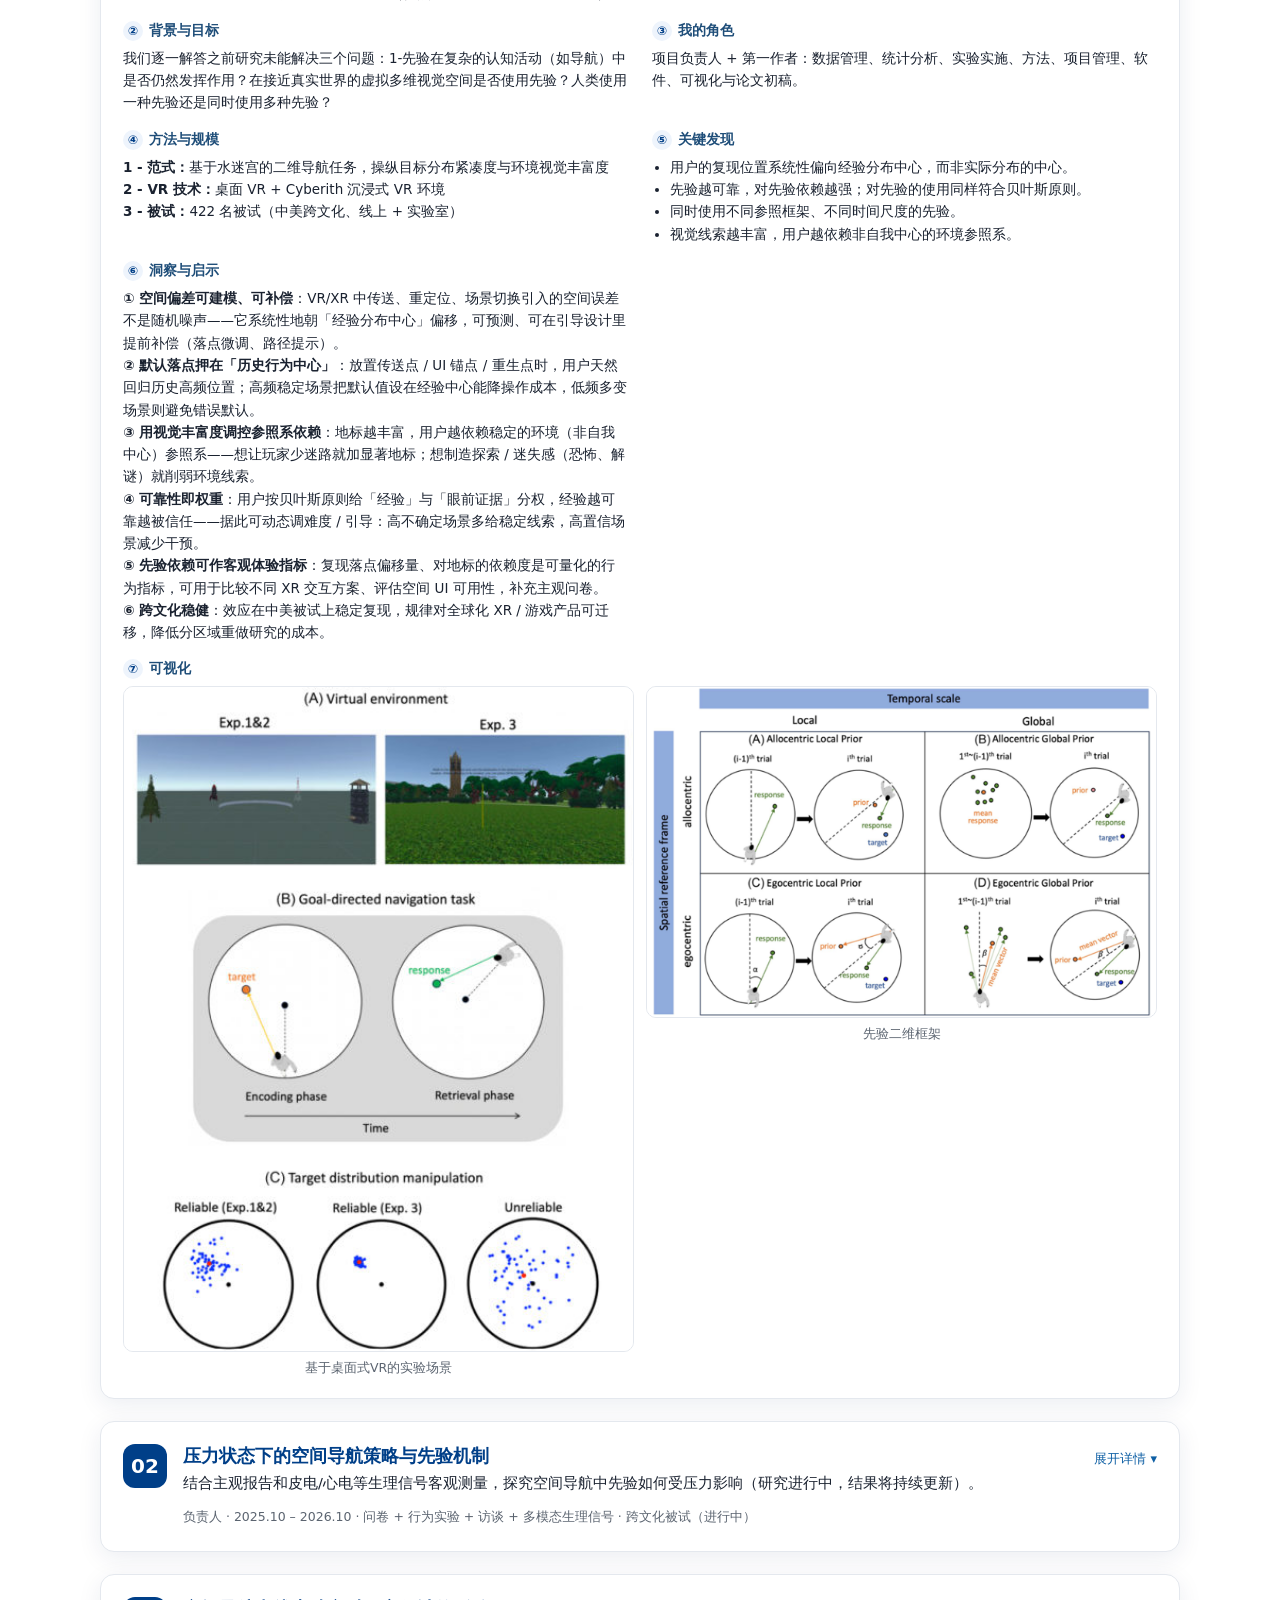
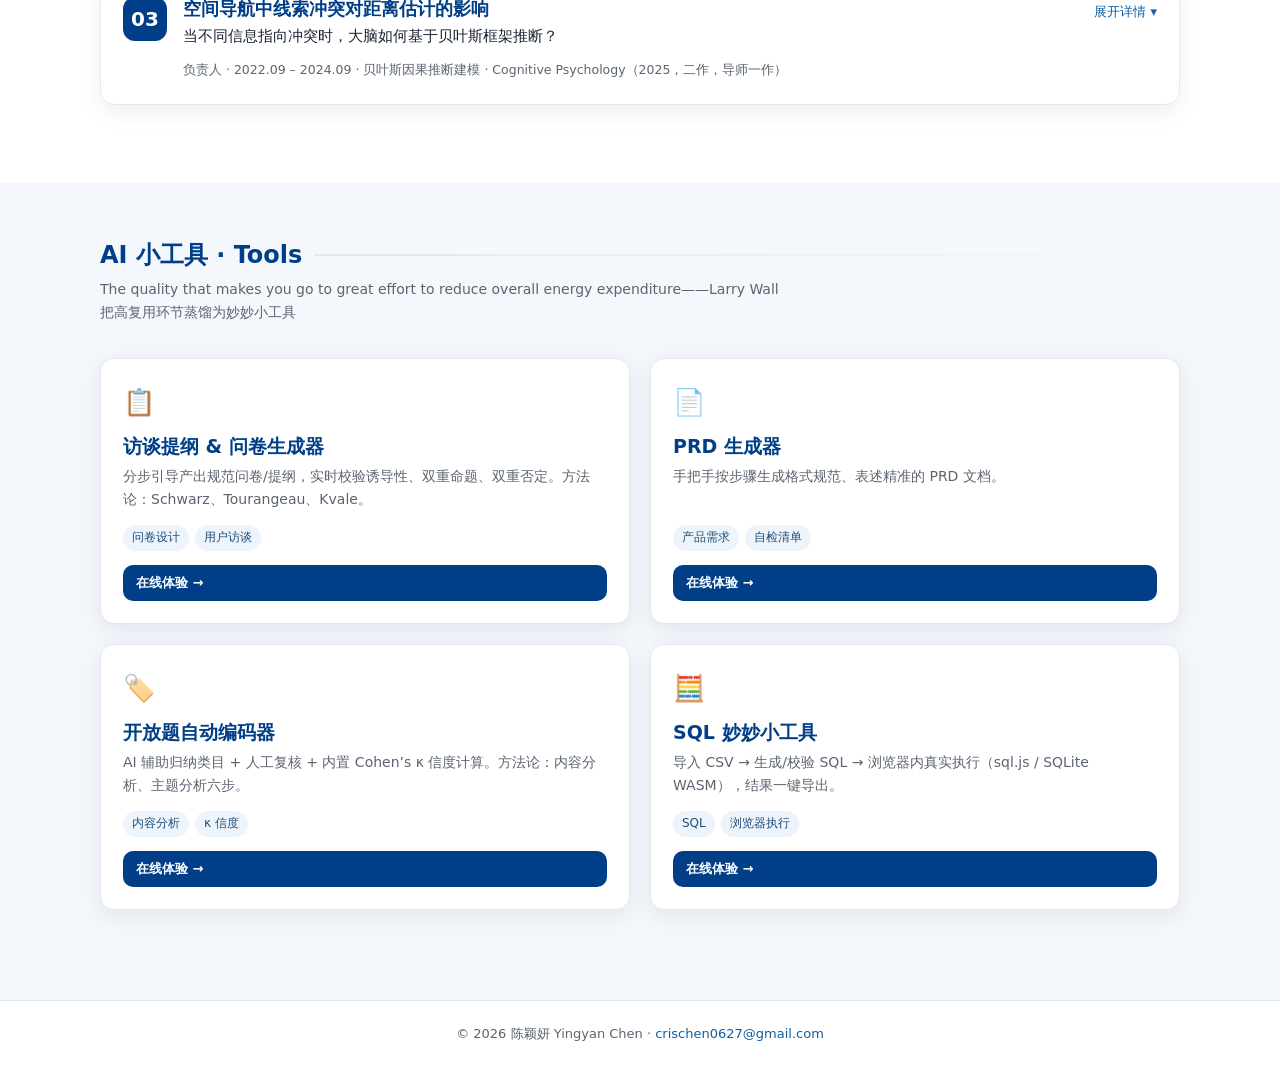
==== commit 3c15fe1b: "实习板块：新增 Lokahi 市场/用户研究卡片（置于 YOSA 前）；YOSA 改为桌面调研、客户改为合作团队、双语报告改为英语报告（中英同步）" ====
--- a/index.html
+++ b/index.html
@@ -135,26 +135,47 @@
 <!-- ============ Internship ============ -->
 <section id="internship" style="background:#fff"><div class="container">
   <h2 class="sec" data-i18n="intern_sec">实习经历 · Internship</h2>
-  <div class="callout" style="margin:0 0 26px" data-i18n="intern_callout">把一句模糊的客户需求，做成可交付、有证据、并且敢于公开代价的方案。</div>
+  <div class="callout" style="margin:0 0 26px" data-i18n="intern_callout">把合作团队一句模糊的需求，做成可交付、有证据、并且敢于公开代价的方案。</div>
 
   <details class="case" open>
     <summary>
       <span class="num">01</span>
       <span>
-        <h3 data-i18n="i1_h3">为非营利乐团策划「平静与安顿」古典音乐歌单</h3>
-        <p class="one" data-i18n="i1_one">客户希望用一份 Spotify 古典歌单，帮到来不了音乐厅的听众。我用文献证据与同行调研，把"提升情绪"这一目标收窄到证据真正支持的位置——平静与安顿，并交付 10 首曲目池，以及一份写明依据与边界的中英双语报告。</p>
-        <span class="role" data-i18n="i1_role">2026.09 · 客户：Youth Orchestras of San Antonio（YOSA）· 交付：10 首曲目池 + 中英双语证据报告（38 条引用来源）</span>
+        <h3 data-i18n="i2_h3">为非营利组织做市场与用户研究：案头调研 · 问卷设计 · 访谈框架</h3>
+        <p class="one" data-i18n="i2_one">夏威夷非营利组织 Lōkahi（经 Catchafire）想知道"要不要把商品搬到 Etsy"。我没有直接回答渠道问题，而是用案头调研、问卷（Van Westendorp + Gabor-Granger）与访谈框架，回答了"是否开店、如何改进商品与定价、如何低成本增长捐款"三个问题，并用证据推翻了组织最初"渠道选择"的问题框定。</p>
+        <span class="role" data-i18n="i2_role">2026.09 · Lōkahi: The Ukulele Collective（501(c)(3) 音乐教育非营利 · 夏威夷 · 经 Catchafire）· 市场/用户研究志愿者 · 交付：Etsy 渠道研究报告 + 问卷 + 访谈提纲 + 阶段性报告 + 课程工具包桌面研究报告</span>
       </span>
       <span class="arrow"><span class="op" data-i18n="arrow_open">展开详情 ▾</span><span class="cl" data-i18n="arrow_close">收起 ▴</span></span>
     </summary>
     <div class="detail">
-      <div class="blk wide"><h4 data-i18n="blkh_1"><span class="k">①</span>一句话概述</h4><p data-i18n="i1b1">需求方要的是"几首能让人心情变好的古典乐"。我交付的是一份可执行的选曲方案：10 首曲目池、22 条可复核的选曲标准、每首曲子的证据等级与代价，以及一份说明理论依据和使用边界的双语报告。</p></div>
-      <div class="blk"><h4 data-i18n="blkh_2"><span class="k">②</span>背景与目标</h4><p data-i18n="i1b2">客户是美国圣安东尼奥的非营利青少年管弦乐团，现场演出每年触达的本地人口不足 1%，因此希望用录音歌单延伸到场外听众。原始需求写的是"缓解低落、提升情绪"。文献显示"提升情绪"这一方向证据薄弱，我据此把目标改为"压力之后的平静与安顿"，面向有日常压力的普通成年人，并明确不面向已诊断人群。</p></div>
-      <div class="blk"><h4 data-i18n="blkh_3"><span class="k">③</span>我的角色</h4><p data-i18n="i1b3">独立承担全部研究与交付：界定研究范围与人群边界、制定检索与分级规则、建立选曲标准与评分卡、逐首裁定证据、撰写中英双语报告，并对每一条结论回到原文核对。</p></div>
+      <div class="blk wide"><h4 data-i18n="blkh_1"><span class="k">①</span>一句话概述</h4><p data-i18n="i2b1">组织把问题描述为"该不该把商品搬到 Etsy"。我没有直接回答渠道问题，而是用市场与用户研究把真正的约束找出来：做案头调研摸清同类做法与自身现状、设计问卷量化支付意愿与需求、设计访谈框架补齐问卷问不到的约束，最终给出有证据、敢公开代价的建议。</p></div>
+      <div class="blk"><h4 data-i18n="blkh_2"><span class="k">②</span>背景与目标</h4><p data-i18n="i2b2">合作团队是夏威夷一家 501(c)(3) 音乐教育非营利，年收入约 5.7 万美元、约九成来自捐赠，现场演出每年触达的本地人口不足 1%。三个研究目标：① 是否开设 Etsy 店（给出证据支持的判断）；② 改进自运营网店的商品与定价、低成本引流；③ 低成本接触捐助者、提高捐款收入。</p></div>
+      <div class="blk"><h4 data-i18n="blkh_3"><span class="k">③</span>我的角色</h4><p data-i18n="i2b3">端到端市场/用户研究：界定研究问题与边界、设计并执行案头调研、独立完成问卷设计与访谈框架设计、基于一份《如何进行访谈的要点》材料与组织其他成员线上开会做访谈技巧培训、用人机协作完成分析并对每条结论回到原文核对。</p></div>
+      <div class="blk"><h4 data-i18n="blkh_4"><span class="k">④</span>方法与规模</h4><p data-i18n="i2b4"><b>1 - 案头调研：</b>五路并行检索、1,059 条文献去重；26 家同类非营利周边店对标（平台/品类/实际商品与价格/促销）；Etsy 完整费用与慈善销售政策；14 组方法学文献逐条核实 DOI；社媒触达率、问卷完成率、付费样本报价等外部基准核实——每条附来源链接与置信度<br><b>2 - 问卷设计：</b>一份合并问卷（8 模块、约 38 题、约 10 分钟）同时服务三个目标；价格测量用 Van Westendorp PSM + Gabor-Granger，并升级为三层分离设计（价格感知边界 / 固定三价位转化 / 独立文案效应测试）；含隐私合规设计与数据收集前的预注册决策规则<br><b>3 - 访谈框架设计：</b>15 分钟内部半结构化提纲（6 个主问题按"人→网店→商品→客户→捐款→一句话建议"漏斗排列，每题写设计依据）+ 外部客户访谈提纲 + 课程工具包结构化/半结构化提纲；并把"访谈者不应是产品作者""规避诱导与社会赞许偏差"等要点做成材料，对成员做访谈技巧培训<br><b>4 - 分析与质控：</b>人机结合的主题分析（含评分者信度）；每个进入结论的数字重新打开原始来源核对</p></div>
+      <div class="blk"><h4 data-i18n="blkh_5"><span class="k">⑤</span>关键发现</h4><ul data-i18n="i2b5"><li>26 家同类非营利无一开设官方 Etsy 店，其中 6 家店铺已名存实亡——直接动摇了"该不该换渠道"的原始问题框定。</li><li>现有商品定价高于同类中位数（贴纸是全部对标对象中最贵的），根因是按需印刷模式而非设计选择。</li><li>现有 14 件商品无一是真正的音乐用品，而同类实店验证音乐用品存在 $4–25 的活跃价格带，恰好覆盖目标客群会重复购买的区间。</li><li>触达率核实后，自有渠道的问卷样本预测从"二三十份"下修到个位数（原估算偏高约 4 倍），直接决定了付费样本预算的必要性。</li><li>法律前提：所在州要求募捐前登记，豁免门槛为年均捐赠低于 $25,000，而组织捐赠收入是该门槛的两倍多——这是所有捐款建议的地基。</li></ul></div>
+      <div class="blk"><h4 data-i18n="blkh_6"><span class="k">⑥</span>洞察与启示</h4><p data-i18n="i2b6"><b>① 先改问题，再答问题</b>：把"该不该换渠道"重新框定为"商品结构与流量/合规问题"，否则会在回答一个错误的问题。<br><b>② 数据收集前预注册决策规则与阈值</b>：让最终建议可辩护，而不是事后解释。<br><b>③ 隐私与伦理自查</b>：发现问卷在无告知情况下采集族裔、且与可选联系方式同表，推动合规整改；向捐赠者付费访谈改为周边致谢。<br><b>④ 公开代价、公开错误</b>：抽查发现的五处错误（含一处文献误引、一处预算加总错误）全部公开列入更正附录，不悄悄改掉。</p></div>
+      <div class="blk wide"><h4 data-i18n="intern_blkh7"><span class="k">⑦</span>交付物</h4><p data-i18n="i2b7"><b>1 - 目的一：</b>Etsy 渠道研究报告（给出"不开 Etsy"的证据与判断，组织已采纳）。<br><b>2 - 研究工具：</b>合并问卷、15 分钟内部访谈提纲、外部客户访谈提纲。<br><b>3 - 阶段性报告：</b>整合三个目标的进展与建议、90 天引流日历、捐款方法与合规发现。<br><b>4 - 课程工具包市场调研报告（桌面研究版）：</b>含市场规模 / 竞品与定价 / 同行销售模式 / 防泄露 / 问卷框架等 6 份附件 + 4 份附录，并另出"决策者阅读版"v2.0 精简版。<br>（全部交付物为中英双语。）</p></div>
+    </div>
+  </details>
+
+  <details class="case">
+    <summary>
+      <span class="num">02</span>
+      <span>
+        <h3 data-i18n="i1_h3">桌面调研：设计"舒缓情绪"的古典音乐歌单</h3>
+        <p class="one" data-i18n="i1_one">为吸引更多人关注古典交响乐，我通过文献检索和同行调研，为合作团队的运营部门设计"舒缓情绪"的古典音乐歌单，并附上方案依据与报告。</p>
+        <span class="role" data-i18n="i1_role">2026.09 · Youth Orchestras of San Antonio（YOSA）- 桌面调研</span>
+      </span>
+      <span class="arrow"><span class="op" data-i18n="arrow_open">展开详情 ▾</span><span class="cl" data-i18n="arrow_close">收起 ▴</span></span>
+    </summary>
+    <div class="detail">
+      <div class="blk wide"><h4 data-i18n="blkh_1"><span class="k">①</span>一句话概述</h4><p data-i18n="i1b1">需求方最初想要一份改善 ADHD / 情绪的古典乐歌单，但这个目标过于宽泛、并不合理。我通过深入挖掘真实需求、合理控制预期，找到项目真正可达成的目标——压力后的平静与安顿；不仅交付 10 首曲目池和理论依据报告，还交付了一套可长期复用的选曲标准（22 条）。</p></div>
+      <div class="blk"><h4 data-i18n="blkh_2"><span class="k">②</span>背景与目标</h4><p data-i18n="i1b2">这是一次面向运营的用户研究，目的是为合作团队的运营方案与材料提供依据。合作团队是美国圣安东尼奥的非营利青少年管弦乐团，现场演出每年触达的本地人口不足 1%，希望用录音歌单延伸到场外听众。合作团队最初提出的目标（缓解低落、改善 ADHD、提升情绪）过于宽泛、在证据上并不成立；我据此把目标收窄到证据真正支持的位置——压力之后的平静与安顿，面向有日常压力的普通成年人，并明确不面向已诊断人群。</p></div>
+      <div class="blk"><h4 data-i18n="blkh_3"><span class="k">③</span>我的角色</h4><p data-i18n="i1b3">独立承担全部研究与交付：界定研究范围与人群边界、制定检索与分级规则、建立选曲标准与评分卡、逐首裁定证据、撰写英语报告，并对每一条结论回到原文核对。</p></div>
       <div class="blk"><h4 data-i18n="blkh_4"><span class="k">④</span>方法与规模</h4><p data-i18n="i1b4"><b>1 - 文献检索：</b>五个来源（PubMed、Europe PMC、Crossref、Semantic Scholar、Unpaywall）共 1,059 条去重记录，人工精判 199 篇，核心文献 67 篇，其中 24 篇复核全文后有 11 篇改档<br><b>2 - 曲目级检索：</b>针对 27 位作曲家与 16 部作品，得到 116 条"曲目 × 研究"记录<br><b>3 - 同行调研：</b>59 家乐团及相关机构 + 17 家非乐团机构，含最接近的同类项目全部 13 个公开歌单、362 首曲目<br><b>4 - 证据分级：</b>自建 E1–E5 五级体系，把"实验测量过"与"业界在用"严格分开</p></div>
       <div class="blk"><h4 data-i18n="blkh_5"><span class="k">⑤</span>关键发现</h4><ul data-i18n="i1b5"><li>方向要改：8,000 余人的英国全国调查中，管弦乐在"帮助放松"上排九类音乐第一（35%），在"提振情绪"上仅并列第六（18%）。</li><li>效果要如实：对健康成年人，压力后听音乐的恢复效果与安静休息相当（14 项研究、706 人，g = 0.15，p = 0.374）。</li><li>关键不在选哪一首：日常生活研究中，只有"为放松而听"这一意图与更低的主观压力相关，作者建议干预应针对聆听意图而非曲目。</li><li>慢不等于平静：三首最常被列入"舒缓古典"的著名慢板，在实验里恰恰是用来诱发悲伤的刺激。</li></ul></div>
-      <div class="blk"><h4 data-i18n="blkh_6"><span class="k">⑥</span>洞察与启示</h4><p data-i18n="i1b6"><b>① 把需求改到证据支持的位置，而不是顺着客户说</b>：目标从"提升情绪"改为"平静与安顿"后，方案才站得住，客户也拿到了能对外解释的说法。<br><b>② 严格区分"业界惯例"与"实验证据"</b>：平台榜单的高频曲目反映的是策展习惯，不代表有可测量的效果，两者在报告中始终分开标注。<br><b>③ 交付时公开代价</b>：每首曲子都写出证据等级、限制与不利记录，让客户在知情前提下自行取舍，而不是给一份看起来无懈可击的清单。<br><b>④ 用选择权替代说服</b>：采用"曲目池 + 邀请自选 + 不喜欢就跳过"的形态，既符合证据，也把控制权交回听众。</p></div>
-      <div class="blk wide"><h4 data-i18n="intern_blkh7"><span class="k">⑦</span>交付物</h4><p data-i18n="i1b7"><b>1 - 10 首曲目池</b>（另备 5 首可替换曲目）：每首指定推荐录音与平台链接，标注证据等级，以及客户能否自行演奏。<br><b>2 - 中英双语证据报告</b>：项目背景与目的、歌单、整体理论依据、22 条选曲标准、逐首入选理由、报告边界、38 条引用来源。<br><b>3 - 明确的使用边界</b>：自助聆听资源，不是音乐治疗、不构成医疗建议、不替代药物或专业帮助；预期效果适中，并附跳过、停止与音量提示。</p></div>
+      <div class="blk"><h4 data-i18n="blkh_6"><span class="k">⑥</span>洞察与启示</h4><p data-i18n="i1b6"><b>① 把需求改到证据支持的位置，而不是顺着合作团队说</b>：目标从"提升情绪"改为"平静与安顿"后，方案才站得住，合作团队也拿到了能对外解释的说法。<br><b>② 严格区分"业界惯例"与"实验证据"</b>：平台榜单的高频曲目反映的是策展习惯，不代表有可测量的效果，两者在报告中始终分开标注。<br><b>③ 交付时公开代价</b>：每首曲子都写出证据等级、限制与不利记录，让合作团队在知情前提下自行取舍，而不是给一份看起来无懈可击的清单。<br><b>④ 用选择权替代说服</b>：采用"曲目池 + 邀请自选 + 不喜欢就跳过"的形态，既符合证据，也把控制权交回听众。</p></div>
+      <div class="blk wide"><h4 data-i18n="intern_blkh7"><span class="k">⑦</span>交付物</h4><p data-i18n="i1b7"><b>1 - 10 首曲目池</b>（另备 5 首可替换曲目）：每首指定推荐录音与平台链接，标注证据等级，以及合作团队能否自行演奏。<br><b>2 - 英语证据报告</b>：项目背景与目的、歌单、整体理论依据、22 条选曲标准、逐首入选理由、报告边界、38 条引用来源。<br><b>3 - 明确的使用边界</b>：自助聆听资源，不是音乐治疗、不构成医疗建议、不替代药物或专业帮助；预期效果适中，并附跳过、停止与音量提示。</p></div>
     </div>
   </details>
 </div></section>
@@ -371,18 +392,28 @@
   tool_try: "Try it live →",
   // internship
   intern_sec: "Internship",
-  intern_callout: "Turning a vague client request into a deliverable plan that is evidence-based and honest about its own costs.",
-  i1_h3: "A Classical Playlist for Calm and Settling, for a Nonprofit Orchestra",
-  i1_one: "The client wanted a Spotify classical playlist to reach listeners who cannot come to the concert hall. Using the research literature and a review of what peer organizations do, I narrowed the goal of “lifting mood” to what the evidence actually supports — calm and settling — and delivered a pool of 10 pieces with a bilingual report setting out the rationale and the boundaries.",
-  i1_role: "Sept 2026 · Client: Youth Orchestras of San Antonio (YOSA) · Deliverables: a 10-piece pool + a bilingual evidence report (38 cited sources)",
-  i1b1: "The brief asked for “a few classical pieces that make people feel better.” What I delivered was a workable curation plan: a pool of 10 pieces, 22 auditable selection criteria, an evidence level and a stated cost for every piece, and a bilingual report explaining the rationale and the limits of use.",
-  i1b2: "The client is a nonprofit youth orchestra in San Antonio, Texas. Live performance reaches under 1% of the local population each year, so the orchestra wanted a recorded playlist to reach people beyond the hall. The original brief said “relieve low mood and lift mood.” The evidence for lifting mood is thin, so I reset the goal to calm and settling after stress, for ordinary adults with everyday stress, and explicitly not for people with diagnosed conditions.",
-  i1b3: "Sole researcher end to end: defining the scope and population boundaries, setting the search and grading rules, building the selection criteria and scorecard, ruling on the evidence piece by piece, writing the bilingual report, and checking every claim against the original source.",
+  intern_callout: "Turning a vague request from the team into a deliverable plan that is evidence-based and honest about its own costs.",
+  i2_h3: "Market & User Research for a Nonprofit: Desk Research · Survey Design · Interview Frameworks",
+  i2_one: "Lōkahi, a Hawaiʻi nonprofit (via Catchafire), wanted to know whether to move its merchandise onto Etsy. Instead of answering the channel question directly, I used desk research, a survey (Van Westendorp + Gabor-Granger) and interview frameworks to answer three questions — whether to open a shop, how to improve products and pricing, and how to grow donations at low cost — and used the evidence to overturn the organization’s original “channel choice” framing.",
+  i2_role: "Sept 2026 · Lōkahi: The Ukulele Collective (501(c)(3) music-education nonprofit · Hawaiʻi · via Catchafire) · Market / User Research volunteer · Deliverables: an Etsy channel report + survey + interview guides + an interim report + a desk-research report on a curriculum toolkit",
+  i2b1: "The organization framed the problem as “should we move our products onto Etsy.” I did not answer the channel question directly; I used market and user research to find the real constraints: desk research to map what peers do and the org’s own situation, a survey to quantify willingness-to-pay and demand, and interview frameworks to capture constraints a survey cannot — ending in a recommendation that is evidence-based and honest about its costs.",
+  i2b2: "The team is a 501(c)(3) music-education nonprofit in Hawaiʻi, with annual revenue around US$57k, about 90% from donations, and live performance reaching under 1% of the local population each year. Three research objectives: (1) whether to open an Etsy shop, with an evidence-based verdict; (2) improve the self-run store’s products and pricing and drive low-cost traffic; (3) find low-cost ways to reach donors and raise donation income.",
+  i2b3: "End-to-end market / user research: defining the research questions and boundaries, designing and running the desk research, independently designing the survey and the interview frameworks, running an online meeting to train other members on interview technique based on a “how to conduct interviews” guide I wrote, and doing the analysis with human + AI collaboration while checking every claim against the original source.",
+  i2b4: "<b>1 - Desk research:</b> five parallel search streams, 1,059 unique records after de-duplication; a benchmark of 26 peer-nonprofit merchandise stores (platform / category / actual products and prices / promotions); Etsy’s full fee structure and charitable-selling policy; 14 methodology references verified one by one with DOIs; external benchmarks (social reach, survey completion, paid-panel quotes) — each with a source link and a confidence level<br><b>2 - Survey design:</b> one combined survey (8 blocks, ~38 questions, ~10 min) serving all three objectives; pricing measured with Van Westendorp PSM + Gabor-Granger, upgraded to a three-layer design (price-perception thresholds / fixed three-point conversion / a standalone wording-effect test); with privacy-compliant design and a decision rule pre-registered before data collection<br><b>3 - Interview framework design:</b> a 15-minute internal semi-structured guide (6 questions in a “person → store → products → customers → donations → one-line advice” funnel, each with its design rationale) + an external customer interview guide + structured / semi-structured guides for the curriculum toolkit; plus a short training for members on interview technique (e.g. “the interviewer should not be the product’s author,” avoiding leading and social-desirability bias)<br><b>4 - Analysis & QA:</b> thematic analysis with human + AI coding (incl. inter-rater reliability); every number that entered a conclusion re-checked against the original source",
+  i2b5: "<li>None of the 26 peer nonprofits runs an official Etsy store, and 6 of them are effectively dead — which directly undermined the original “should we switch channels” framing.</li><li>The org’s current products are priced above the peer median (its stickers are the most expensive of all the benchmarks), driven by the print-on-demand model rather than by design choice.</li><li>None of the 14 current products is a genuine music item, whereas peer stores confirm an active US$4–25 price band for music items — exactly the range the target audience buys repeatedly.</li><li>After verifying reach rates, the self-channel survey-sample forecast was cut from “twenty or thirty” to single digits (the earlier estimate was about 4× too high), which decided the case for a paid-panel budget.</li><li>A legal premise: the state requires registration before soliciting donations, with an exemption threshold of under US$25,000 in annual donations — and the org’s donation income is more than twice that. This is the foundation under every donation recommendation.</li>",
+  i2b6: "<b>① Fix the question before answering it.</b> Reframing “should we switch channels” as “a product-mix and traffic / compliance problem” kept the work from answering the wrong question.<br><b>② Pre-register the decision rule and thresholds before collecting data.</b> This makes the final recommendation defensible rather than post-hoc.<br><b>③ Privacy and ethics self-review.</b> I found the survey collected ethnicity with no notice, stored alongside optional contact details, and pushed a compliance fix; paid donor interviews were changed to a merchandise thank-you.<br><b>④ Publish the costs, and the mistakes.</b> Five errors found in spot-checks (including a misquoted reference and a budget-sum error) were all listed openly in a corrections appendix, not quietly fixed.",
+  i2b7: "<b>1 - Objective 1:</b> an Etsy channel report (the evidence and verdict for not opening Etsy, which the org adopted).<br><b>2 - Research instruments:</b> the combined survey, a 15-minute internal interview guide, and an external customer interview guide.<br><b>3 - Interim report:</b> progress and recommendations across all three objectives, a 90-day traffic calendar, and donation methods with compliance findings.<br><b>4 - Curriculum-toolkit market-research report (desk-research edition):</b> 6 attachments (market size / competitors and pricing / peer sales models / leak prevention / survey framework) + 4 appendices, plus a decision-maker “reading edition” (v2.0).<br>(All deliverables are bilingual.)",
+  i1_h3: "Desk Research: A Classical Playlist Designed to Soothe",
+  i1_one: "To draw more people to classical orchestral music, I used a literature search and peer review to design a “soothing” classical playlist for the team’s operations unit, with the rationale and a report attached.",
+  i1_role: "Sept 2026 · Youth Orchestras of San Antonio (YOSA) — desk research",
+  i1b1: "The team initially wanted a classical playlist to improve ADHD / mood, but that goal was too broad and did not hold up. By digging into the real need and managing expectations, I found the goal the project could actually achieve — calm and settling after stress — and delivered not only a 10-piece pool and a rationale report, but also a reusable set of 22 selection criteria.",
+  i1b2: "This was user research for operations: the goal was to give the team’s operations plans and materials an evidence base. The team is a nonprofit youth orchestra in San Antonio, Texas, whose live performance reaches under 1% of the local population each year, so it wanted a recorded playlist to reach people beyond the hall. The team’s original goal — relieve low mood, improve ADHD, lift mood — was too broad and not supported by the evidence, so I narrowed it to what the evidence actually supports: calm and settling after stress, for ordinary adults with everyday stress, and explicitly not for people with diagnosed conditions.",
+  i1b3: "Sole researcher end to end: defining the scope and population boundaries, setting the search and grading rules, building the selection criteria and scorecard, ruling on the evidence piece by piece, writing the English report, and checking every claim against the original source.",
   i1b4: "<b>1 - Literature search:</b> 1,059 unique records across five sources (PubMed, Europe PMC, Crossref, Semantic Scholar, Unpaywall); 199 graded by hand; 67 core papers, 11 of them re-graded after a full-text review of 24<br><b>2 - Piece-level search:</b> 27 composers and 16 works, yielding 116 records that link a specific piece to a specific study<br><b>3 - Peer review:</b> 59 orchestras and related organizations plus 17 other organizations, including all 13 public playlists (362 tracks) of the closest comparable program<br><b>4 - Evidence grading:</b> a five-level scheme (E1—E5) that keeps “measured in an experiment” strictly apart from “used in the field”",
   i1b5: "<li>The goal had to change: in a UK survey of more than 8,000 adults, orchestral music ranked first of nine genres for helping people relax (35%) but only joint sixth for lifting their spirits (18%).</li><li>The benefit had to be stated honestly: for healthy adults recovering from a stressor, listening to music is about as helpful as quiet rest (14 studies, 706 participants, g = 0.15, p = 0.374).</li><li>What matters is not which piece: in a daily-life study, only listening with relaxation as the purpose was linked to lower subjective stress, and the authors advised targeting the intention behind listening rather than the choice of music.</li><li>Slow is not calm: three of the best-known slow movements on “soothing classical” lists are exactly the pieces experiments use to induce sadness.</li>",
-  i1b6: "<b>① Move the brief to where the evidence is, instead of agreeing with the client.</b> Once the goal shifted from lifting mood to calm and settling, the plan could stand up to scrutiny, and the client gained a claim it can defend in public.<br><b>② Keep curatorial convention and experimental evidence strictly apart.</b> Frequently listed pieces reflect what curators believe is soothing, not a measurable effect; the report labels which is which throughout.<br><b>③ Publish the costs with the deliverable.</b> Every piece carries its evidence level, its limits and any unfavorable record, so the client chooses with full information rather than receiving a list that merely looks airtight.<br><b>④ Replace persuasion with choice.</b> A pool with an open invitation to choose, and to skip anything the listener dislikes, fits the evidence and hands control back to the listener.",
+  i1b6: "<b>① Move the brief to where the evidence is, instead of agreeing with the team.</b> Once the goal shifted from lifting mood to calm and settling, the plan could stand up to scrutiny, and the team gained a claim it can defend in public.<br><b>② Keep curatorial convention and experimental evidence strictly apart.</b> Frequently listed pieces reflect what curators believe is soothing, not a measurable effect; the report labels which is which throughout.<br><b>③ Publish the costs with the deliverable.</b> Every piece carries its evidence level, its limits and any unfavorable record, so the team chooses with full information rather than receiving a list that merely looks airtight.<br><b>④ Replace persuasion with choice.</b> A pool with an open invitation to choose, and to skip anything the listener dislikes, fits the evidence and hands control back to the listener.",
   intern_blkh7: `<span class="k">⑦</span>Deliverables`,
-  i1b7: "<b>1 - A pool of 10 pieces</b> (plus 5 alternates): each with a specified recording and platform link, its evidence level, and whether the client could perform it.<br><b>2 - A bilingual evidence report:</b> background and purpose, the playlist, the overall theoretical basis, 22 selection criteria, the reason for each piece, the boundaries of the report, and 38 cited sources.<br><b>3 - Explicit boundaries:</b> a self-directed listening resource — not music therapy, not medical advice, and no substitute for medication or professional care; a modest expected benefit, with notes on skipping, stopping and volume.",
+  i1b7: "<b>1 - A pool of 10 pieces</b> (plus 5 alternates): each with a specified recording and platform link, its evidence level, and whether the team could perform it.<br><b>2 - An English evidence report:</b> background and purpose, the playlist, the overall theoretical basis, 22 selection criteria, the reason for each piece, the boundaries of the report, and 38 cited sources.<br><b>3 - Explicit boundaries:</b> a self-directed listening resource — not music therapy, not medical advice, and no substitute for medication or professional care; a modest expected benefit, with notes on skipping, stopping and volume.",
   // footer + document meta
   footer: `© 2026 Yingyan Chen · <a href="mailto:crischen0627@gmail.com">crischen0627@gmail.com</a>`,
   __title: "Yingyan Chen · UX Research / Human Factors Portfolio"
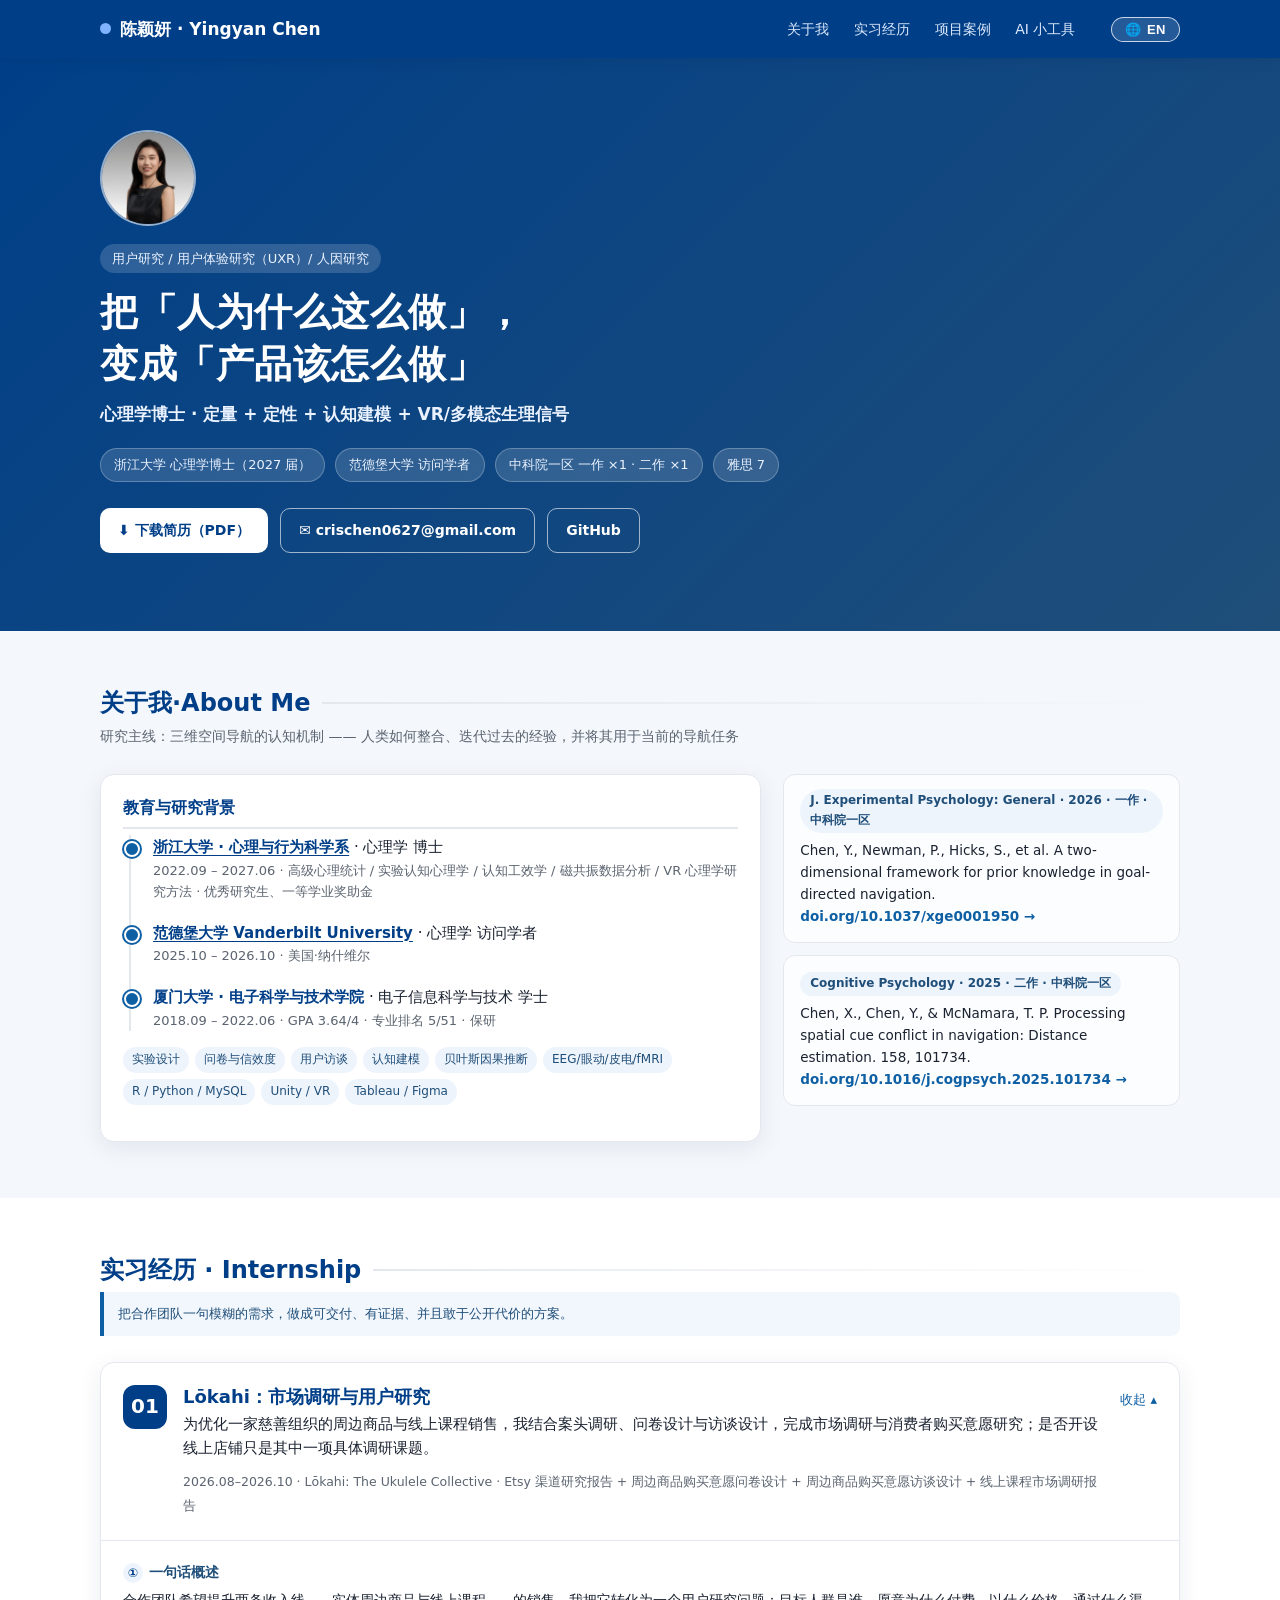
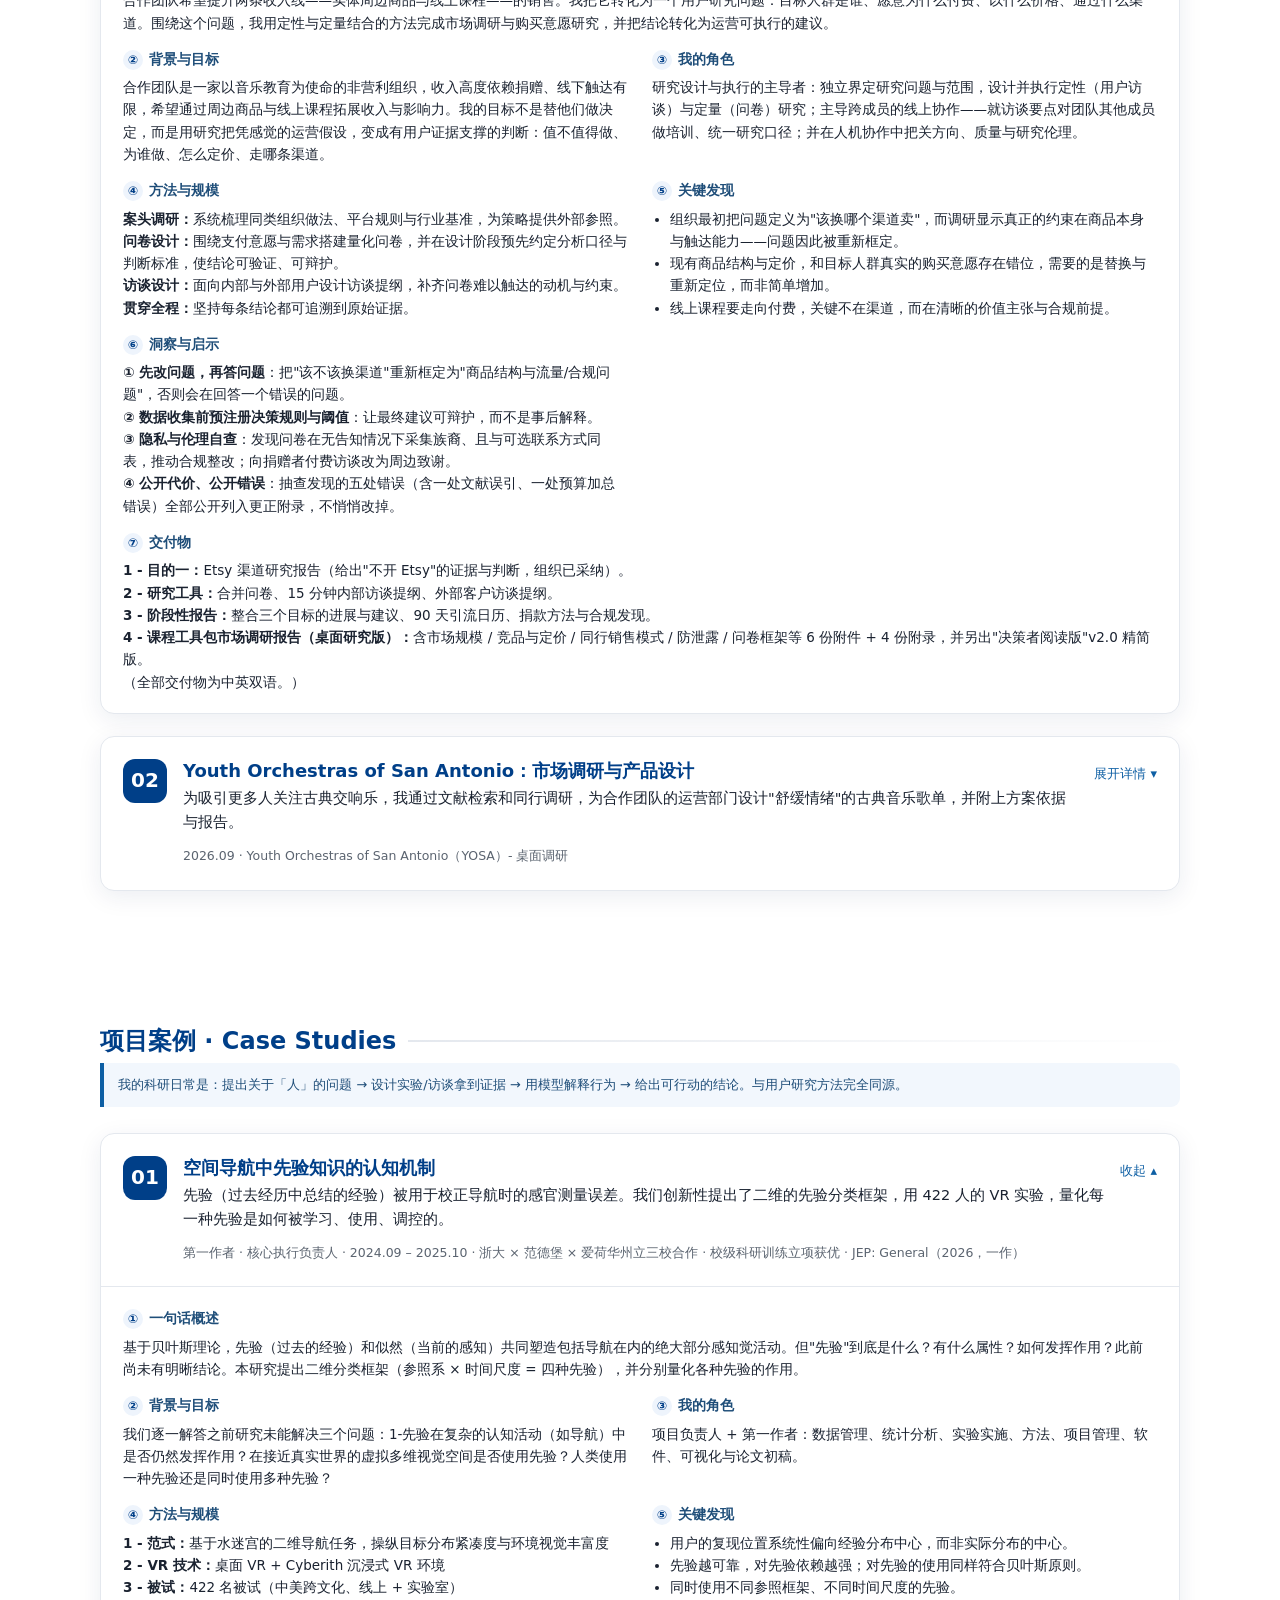
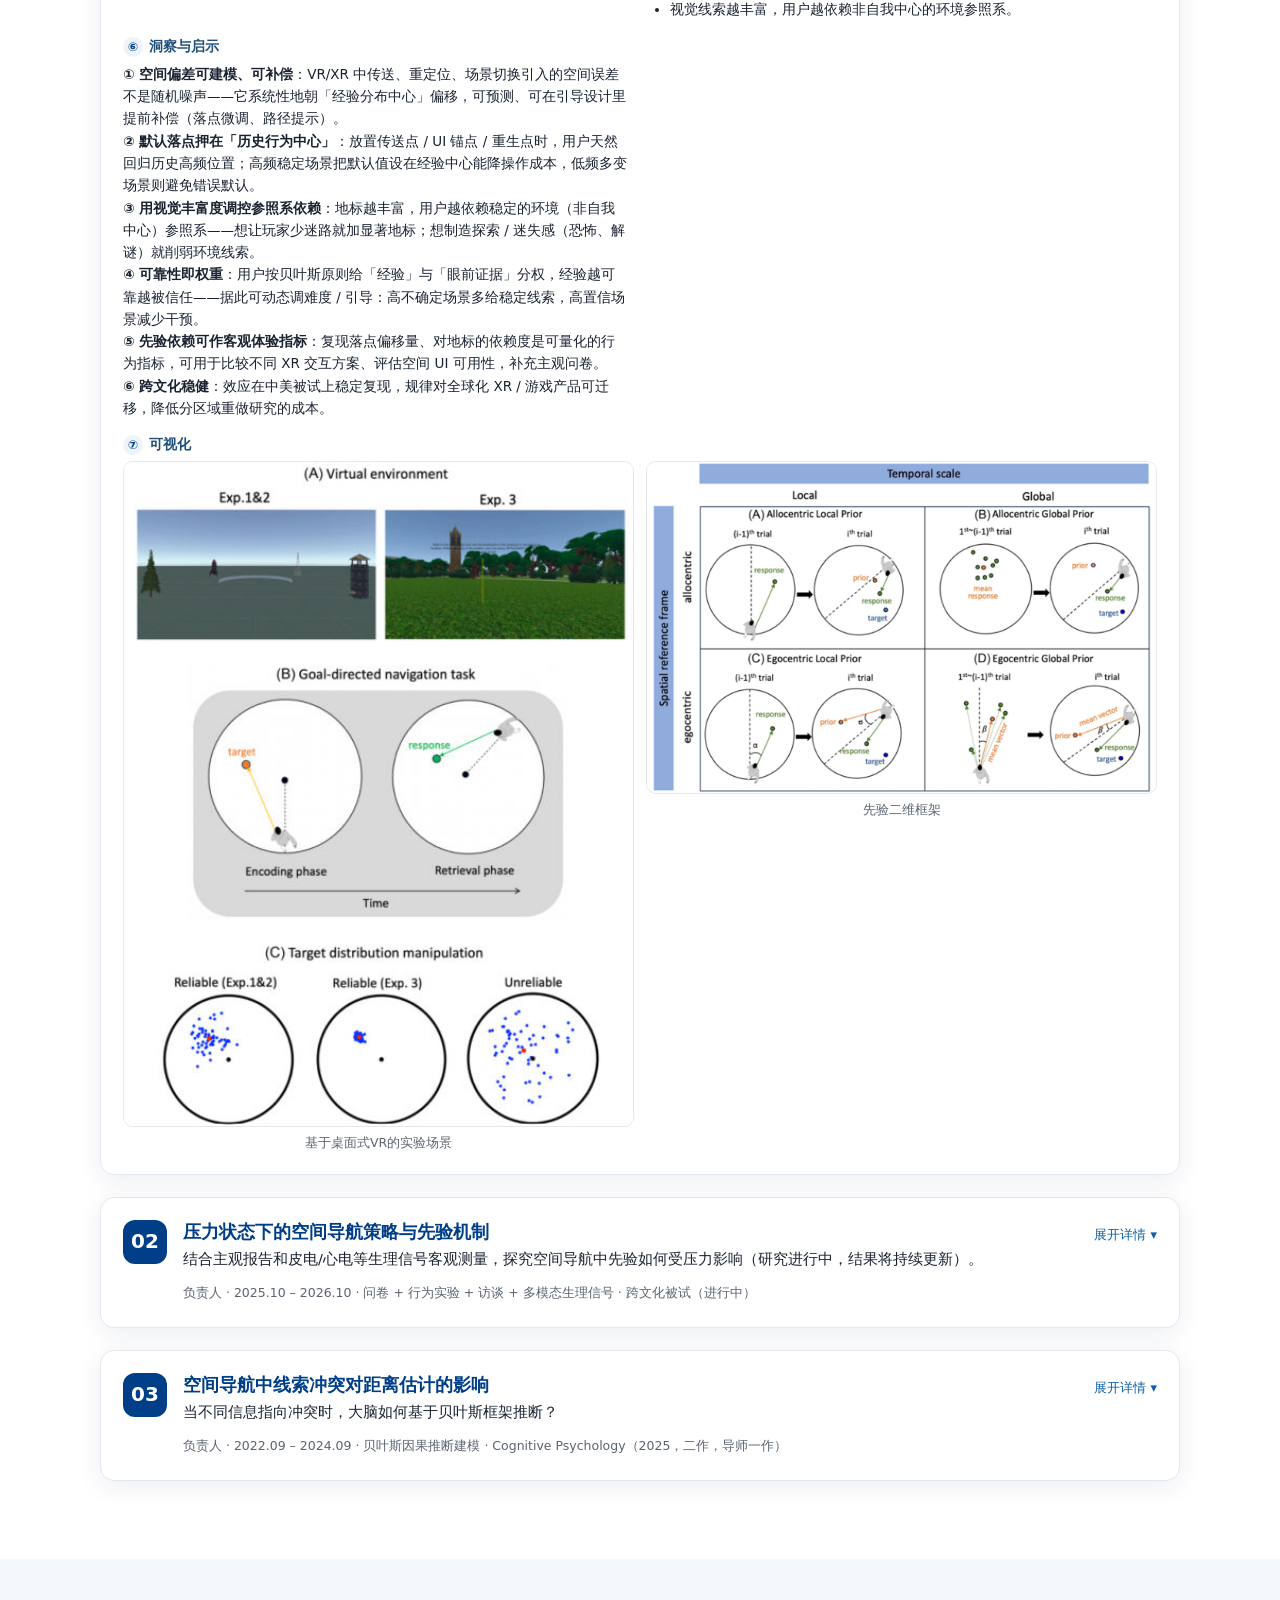
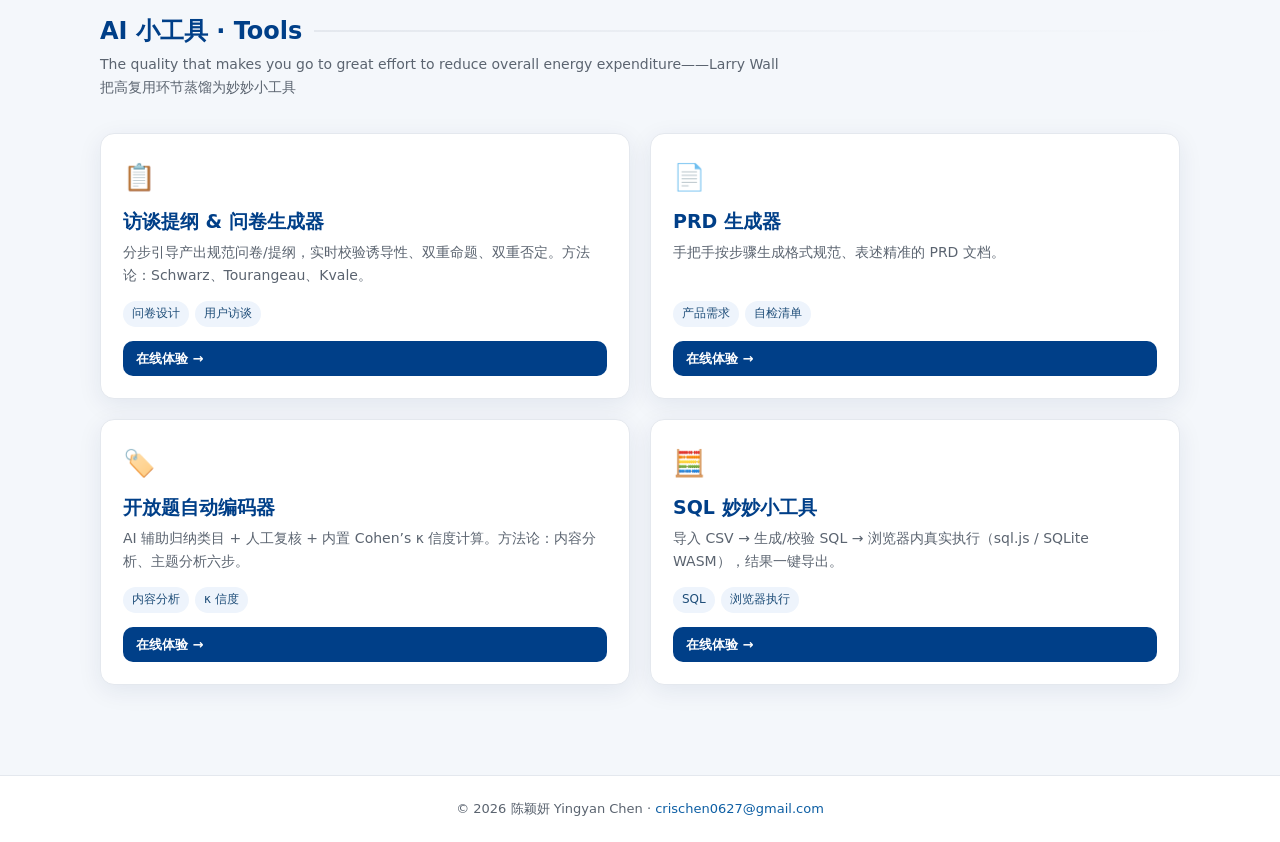
==== commit bf8cbf40: "实习板块重写：去除 Catchafire；两卡片正文改为高层次、突出用研核心技能（定性/定量/团队协作/项目带领）、去具体数字与细节；Lokahi 与 YOSA 标题/摘要/角色更新（中英同步）" ====
--- a/index.html
+++ b/index.html
@@ -141,18 +141,18 @@
     <summary>
       <span class="num">01</span>
       <span>
-        <h3 data-i18n="i2_h3">为非营利组织做市场与用户研究：案头调研 · 问卷设计 · 访谈框架</h3>
-        <p class="one" data-i18n="i2_one">夏威夷非营利组织 Lōkahi（经 Catchafire）想知道"要不要把商品搬到 Etsy"。我没有直接回答渠道问题，而是用案头调研、问卷（Van Westendorp + Gabor-Granger）与访谈框架，回答了"是否开店、如何改进商品与定价、如何低成本增长捐款"三个问题，并用证据推翻了组织最初"渠道选择"的问题框定。</p>
-        <span class="role" data-i18n="i2_role">2026.09 · Lōkahi: The Ukulele Collective（501(c)(3) 音乐教育非营利 · 夏威夷 · 经 Catchafire）· 市场/用户研究志愿者 · 交付：Etsy 渠道研究报告 + 问卷 + 访谈提纲 + 阶段性报告 + 课程工具包桌面研究报告</span>
+        <h3 data-i18n="i2_h3">Lōkahi：市场调研与用户研究</h3>
+        <p class="one" data-i18n="i2_one">为优化一家慈善组织的周边商品与线上课程销售，我结合案头调研、问卷设计与访谈设计，完成市场调研与消费者购买意愿研究；是否开设线上店铺只是其中一项具体调研课题。</p>
+        <span class="role" data-i18n="i2_role">2026.08–2026.10 · Lōkahi: The Ukulele Collective · Etsy 渠道研究报告 + 周边商品购买意愿问卷设计 + 周边商品购买意愿访谈设计 + 线上课程市场调研报告</span>
       </span>
       <span class="arrow"><span class="op" data-i18n="arrow_open">展开详情 ▾</span><span class="cl" data-i18n="arrow_close">收起 ▴</span></span>
     </summary>
     <div class="detail">
-      <div class="blk wide"><h4 data-i18n="blkh_1"><span class="k">①</span>一句话概述</h4><p data-i18n="i2b1">组织把问题描述为"该不该把商品搬到 Etsy"。我没有直接回答渠道问题，而是用市场与用户研究把真正的约束找出来：做案头调研摸清同类做法与自身现状、设计问卷量化支付意愿与需求、设计访谈框架补齐问卷问不到的约束，最终给出有证据、敢公开代价的建议。</p></div>
-      <div class="blk"><h4 data-i18n="blkh_2"><span class="k">②</span>背景与目标</h4><p data-i18n="i2b2">合作团队是夏威夷一家 501(c)(3) 音乐教育非营利，年收入约 5.7 万美元、约九成来自捐赠，现场演出每年触达的本地人口不足 1%。三个研究目标：① 是否开设 Etsy 店（给出证据支持的判断）；② 改进自运营网店的商品与定价、低成本引流；③ 低成本接触捐助者、提高捐款收入。</p></div>
-      <div class="blk"><h4 data-i18n="blkh_3"><span class="k">③</span>我的角色</h4><p data-i18n="i2b3">端到端市场/用户研究：界定研究问题与边界、设计并执行案头调研、独立完成问卷设计与访谈框架设计、基于一份《如何进行访谈的要点》材料与组织其他成员线上开会做访谈技巧培训、用人机协作完成分析并对每条结论回到原文核对。</p></div>
-      <div class="blk"><h4 data-i18n="blkh_4"><span class="k">④</span>方法与规模</h4><p data-i18n="i2b4"><b>1 - 案头调研：</b>五路并行检索、1,059 条文献去重；26 家同类非营利周边店对标（平台/品类/实际商品与价格/促销）；Etsy 完整费用与慈善销售政策；14 组方法学文献逐条核实 DOI；社媒触达率、问卷完成率、付费样本报价等外部基准核实——每条附来源链接与置信度<br><b>2 - 问卷设计：</b>一份合并问卷（8 模块、约 38 题、约 10 分钟）同时服务三个目标；价格测量用 Van Westendorp PSM + Gabor-Granger，并升级为三层分离设计（价格感知边界 / 固定三价位转化 / 独立文案效应测试）；含隐私合规设计与数据收集前的预注册决策规则<br><b>3 - 访谈框架设计：</b>15 分钟内部半结构化提纲（6 个主问题按"人→网店→商品→客户→捐款→一句话建议"漏斗排列，每题写设计依据）+ 外部客户访谈提纲 + 课程工具包结构化/半结构化提纲；并把"访谈者不应是产品作者""规避诱导与社会赞许偏差"等要点做成材料，对成员做访谈技巧培训<br><b>4 - 分析与质控：</b>人机结合的主题分析（含评分者信度）；每个进入结论的数字重新打开原始来源核对</p></div>
-      <div class="blk"><h4 data-i18n="blkh_5"><span class="k">⑤</span>关键发现</h4><ul data-i18n="i2b5"><li>26 家同类非营利无一开设官方 Etsy 店，其中 6 家店铺已名存实亡——直接动摇了"该不该换渠道"的原始问题框定。</li><li>现有商品定价高于同类中位数（贴纸是全部对标对象中最贵的），根因是按需印刷模式而非设计选择。</li><li>现有 14 件商品无一是真正的音乐用品，而同类实店验证音乐用品存在 $4–25 的活跃价格带，恰好覆盖目标客群会重复购买的区间。</li><li>触达率核实后，自有渠道的问卷样本预测从"二三十份"下修到个位数（原估算偏高约 4 倍），直接决定了付费样本预算的必要性。</li><li>法律前提：所在州要求募捐前登记，豁免门槛为年均捐赠低于 $25,000，而组织捐赠收入是该门槛的两倍多——这是所有捐款建议的地基。</li></ul></div>
+      <div class="blk wide"><h4 data-i18n="blkh_1"><span class="k">①</span>一句话概述</h4><p data-i18n="i2b1">合作团队希望提升两条收入线——实体周边商品与线上课程——的销售。我把它转化为一个用户研究问题：目标人群是谁、愿意为什么付费、以什么价格、通过什么渠道。围绕这个问题，我用定性与定量结合的方法完成市场调研与购买意愿研究，并把结论转化为运营可执行的建议。</p></div>
+      <div class="blk"><h4 data-i18n="blkh_2"><span class="k">②</span>背景与目标</h4><p data-i18n="i2b2">合作团队是一家以音乐教育为使命的非营利组织，收入高度依赖捐赠、线下触达有限，希望通过周边商品与线上课程拓展收入与影响力。我的目标不是替他们做决定，而是用研究把凭感觉的运营假设，变成有用户证据支撑的判断：值不值得做、为谁做、怎么定价、走哪条渠道。</p></div>
+      <div class="blk"><h4 data-i18n="blkh_3"><span class="k">③</span>我的角色</h4><p data-i18n="i2b3">研究设计与执行的主导者：独立界定研究问题与范围，设计并执行定性（用户访谈）与定量（问卷）研究；主导跨成员的线上协作——就访谈要点对团队其他成员做培训、统一研究口径；并在人机协作中把关方向、质量与研究伦理。</p></div>
+      <div class="blk"><h4 data-i18n="blkh_4"><span class="k">④</span>方法与规模</h4><p data-i18n="i2b4"><b>案头调研：</b>系统梳理同类组织做法、平台规则与行业基准，为策略提供外部参照。<br><b>问卷设计：</b>围绕支付意愿与需求搭建量化问卷，并在设计阶段预先约定分析口径与判断标准，使结论可验证、可辩护。<br><b>访谈设计：</b>面向内部与外部用户设计访谈提纲，补齐问卷难以触达的动机与约束。<br><b>贯穿全程：</b>坚持每条结论都可追溯到原始证据。</p></div>
+      <div class="blk"><h4 data-i18n="blkh_5"><span class="k">⑤</span>关键发现</h4><ul data-i18n="i2b5"><li>组织最初把问题定义为"该换哪个渠道卖"，而调研显示真正的约束在商品本身与触达能力——问题因此被重新框定。</li><li>现有商品结构与定价，和目标人群真实的购买意愿存在错位，需要的是替换与重新定位，而非简单增加。</li><li>线上课程要走向付费，关键不在渠道，而在清晰的价值主张与合规前提。</li></ul></div>
       <div class="blk"><h4 data-i18n="blkh_6"><span class="k">⑥</span>洞察与启示</h4><p data-i18n="i2b6"><b>① 先改问题，再答问题</b>：把"该不该换渠道"重新框定为"商品结构与流量/合规问题"，否则会在回答一个错误的问题。<br><b>② 数据收集前预注册决策规则与阈值</b>：让最终建议可辩护，而不是事后解释。<br><b>③ 隐私与伦理自查</b>：发现问卷在无告知情况下采集族裔、且与可选联系方式同表，推动合规整改；向捐赠者付费访谈改为周边致谢。<br><b>④ 公开代价、公开错误</b>：抽查发现的五处错误（含一处文献误引、一处预算加总错误）全部公开列入更正附录，不悄悄改掉。</p></div>
       <div class="blk wide"><h4 data-i18n="intern_blkh7"><span class="k">⑦</span>交付物</h4><p data-i18n="i2b7"><b>1 - 目的一：</b>Etsy 渠道研究报告（给出"不开 Etsy"的证据与判断，组织已采纳）。<br><b>2 - 研究工具：</b>合并问卷、15 分钟内部访谈提纲、外部客户访谈提纲。<br><b>3 - 阶段性报告：</b>整合三个目标的进展与建议、90 天引流日历、捐款方法与合规发现。<br><b>4 - 课程工具包市场调研报告（桌面研究版）：</b>含市场规模 / 竞品与定价 / 同行销售模式 / 防泄露 / 问卷框架等 6 份附件 + 4 份附录，并另出"决策者阅读版"v2.0 精简版。<br>（全部交付物为中英双语。）</p></div>
     </div>
@@ -162,18 +162,18 @@
     <summary>
       <span class="num">02</span>
       <span>
-        <h3 data-i18n="i1_h3">桌面调研：设计"舒缓情绪"的古典音乐歌单</h3>
+        <h3 data-i18n="i1_h3">Youth Orchestras of San Antonio：市场调研与产品设计</h3>
         <p class="one" data-i18n="i1_one">为吸引更多人关注古典交响乐，我通过文献检索和同行调研，为合作团队的运营部门设计"舒缓情绪"的古典音乐歌单，并附上方案依据与报告。</p>
         <span class="role" data-i18n="i1_role">2026.09 · Youth Orchestras of San Antonio（YOSA）- 桌面调研</span>
       </span>
       <span class="arrow"><span class="op" data-i18n="arrow_open">展开详情 ▾</span><span class="cl" data-i18n="arrow_close">收起 ▴</span></span>
     </summary>
     <div class="detail">
-      <div class="blk wide"><h4 data-i18n="blkh_1"><span class="k">①</span>一句话概述</h4><p data-i18n="i1b1">需求方最初想要一份改善 ADHD / 情绪的古典乐歌单，但这个目标过于宽泛、并不合理。我通过深入挖掘真实需求、合理控制预期，找到项目真正可达成的目标——压力后的平静与安顿；不仅交付 10 首曲目池和理论依据报告，还交付了一套可长期复用的选曲标准（22 条）。</p></div>
-      <div class="blk"><h4 data-i18n="blkh_2"><span class="k">②</span>背景与目标</h4><p data-i18n="i1b2">这是一次面向运营的用户研究，目的是为合作团队的运营方案与材料提供依据。合作团队是美国圣安东尼奥的非营利青少年管弦乐团，现场演出每年触达的本地人口不足 1%，希望用录音歌单延伸到场外听众。合作团队最初提出的目标（缓解低落、改善 ADHD、提升情绪）过于宽泛、在证据上并不成立；我据此把目标收窄到证据真正支持的位置——压力之后的平静与安顿，面向有日常压力的普通成年人，并明确不面向已诊断人群。</p></div>
-      <div class="blk"><h4 data-i18n="blkh_3"><span class="k">③</span>我的角色</h4><p data-i18n="i1b3">独立承担全部研究与交付：界定研究范围与人群边界、制定检索与分级规则、建立选曲标准与评分卡、逐首裁定证据、撰写英语报告，并对每一条结论回到原文核对。</p></div>
-      <div class="blk"><h4 data-i18n="blkh_4"><span class="k">④</span>方法与规模</h4><p data-i18n="i1b4"><b>1 - 文献检索：</b>五个来源（PubMed、Europe PMC、Crossref、Semantic Scholar、Unpaywall）共 1,059 条去重记录，人工精判 199 篇，核心文献 67 篇，其中 24 篇复核全文后有 11 篇改档<br><b>2 - 曲目级检索：</b>针对 27 位作曲家与 16 部作品，得到 116 条"曲目 × 研究"记录<br><b>3 - 同行调研：</b>59 家乐团及相关机构 + 17 家非乐团机构，含最接近的同类项目全部 13 个公开歌单、362 首曲目<br><b>4 - 证据分级：</b>自建 E1–E5 五级体系，把"实验测量过"与"业界在用"严格分开</p></div>
-      <div class="blk"><h4 data-i18n="blkh_5"><span class="k">⑤</span>关键发现</h4><ul data-i18n="i1b5"><li>方向要改：8,000 余人的英国全国调查中，管弦乐在"帮助放松"上排九类音乐第一（35%），在"提振情绪"上仅并列第六（18%）。</li><li>效果要如实：对健康成年人，压力后听音乐的恢复效果与安静休息相当（14 项研究、706 人，g = 0.15，p = 0.374）。</li><li>关键不在选哪一首：日常生活研究中，只有"为放松而听"这一意图与更低的主观压力相关，作者建议干预应针对聆听意图而非曲目。</li><li>慢不等于平静：三首最常被列入"舒缓古典"的著名慢板，在实验里恰恰是用来诱发悲伤的刺激。</li></ul></div>
+      <div class="blk wide"><h4 data-i18n="blkh_1"><span class="k">①</span>一句话概述</h4><p data-i18n="i1b1">合作团队想用一份古典音乐歌单触达更多听众。我没有直接"选曲"，而是先把一个模糊的情绪目标，通过文献与同行调研收窄到证据真正支持的方向，再据此完成歌单的产品设计与一套可长期复用的选曲标准。</p></div>
+      <div class="blk"><h4 data-i18n="blkh_2"><span class="k">②</span>背景与目标</h4><p data-i18n="i1b2">这是一次面向运营的市场与用户研究，为合作团队的运营方案提供证据基础。合作团队最初提出的目标过于宽泛、在证据上并不成立；我的首要工作是重新界定问题——把目标收窄到用户真正能从中获益、且有研究支持的方向，再据此设计产品。</p></div>
+      <div class="blk"><h4 data-i18n="blkh_3"><span class="k">③</span>我的角色</h4><p data-i18n="i1b3">独立承担全部研究与产品设计：界定研究问题与边界、制定调研与证据评估方法、完成歌单的产品设计，并撰写研究报告；坚持每一条结论都可追溯到原始证据。</p></div>
+      <div class="blk"><h4 data-i18n="blkh_4"><span class="k">④</span>方法与规模</h4><p data-i18n="i1b4"><b>文献检索：</b>确认"什么方向真的有效"，为选题提供证据依据。<br><b>同行调研：</b>了解"业界在怎么做"，作为对照而非标准。<br><b>证据评估：</b>建立分级方法，把"实验验证过的效果"与"业界惯例"严格区分，保证产品建议建立在证据之上，而非直觉或流行做法。</p></div>
+      <div class="blk"><h4 data-i18n="blkh_5"><span class="k">⑤</span>关键发现</h4><ul data-i18n="i1b5"><li>合作团队最初设定的方向证据薄弱，真正有据可依的是"压力后的平静与安顿"——方向本身需要先被纠正。</li><li>音乐的作用需要如实表达：效果有限且因人而异，不能被夸大为"疗效"。</li><li>业界常被当作"舒缓"的名曲，并不等于真有被验证的放松效果——惯例不能替代证据。</li></ul></div>
       <div class="blk"><h4 data-i18n="blkh_6"><span class="k">⑥</span>洞察与启示</h4><p data-i18n="i1b6"><b>① 把需求改到证据支持的位置，而不是顺着合作团队说</b>：目标从"提升情绪"改为"平静与安顿"后，方案才站得住，合作团队也拿到了能对外解释的说法。<br><b>② 严格区分"业界惯例"与"实验证据"</b>：平台榜单的高频曲目反映的是策展习惯，不代表有可测量的效果，两者在报告中始终分开标注。<br><b>③ 交付时公开代价</b>：每首曲子都写出证据等级、限制与不利记录，让合作团队在知情前提下自行取舍，而不是给一份看起来无懈可击的清单。<br><b>④ 用选择权替代说服</b>：采用"曲目池 + 邀请自选 + 不喜欢就跳过"的形态，既符合证据，也把控制权交回听众。</p></div>
       <div class="blk wide"><h4 data-i18n="intern_blkh7"><span class="k">⑦</span>交付物</h4><p data-i18n="i1b7"><b>1 - 10 首曲目池</b>（另备 5 首可替换曲目）：每首指定推荐录音与平台链接，标注证据等级，以及合作团队能否自行演奏。<br><b>2 - 英语证据报告</b>：项目背景与目的、歌单、整体理论依据、22 条选曲标准、逐首入选理由、报告边界、38 条引用来源。<br><b>3 - 明确的使用边界</b>：自助聆听资源，不是音乐治疗、不构成医疗建议、不替代药物或专业帮助；预期效果适中，并附跳过、停止与音量提示。</p></div>
     </div>
@@ -393,24 +393,24 @@
   // internship
   intern_sec: "Internship",
   intern_callout: "Turning a vague request from the team into a deliverable plan that is evidence-based and honest about its own costs.",
-  i2_h3: "Market & User Research for a Nonprofit: Desk Research · Survey Design · Interview Frameworks",
-  i2_one: "Lōkahi, a Hawaiʻi nonprofit (via Catchafire), wanted to know whether to move its merchandise onto Etsy. Instead of answering the channel question directly, I used desk research, a survey (Van Westendorp + Gabor-Granger) and interview frameworks to answer three questions — whether to open a shop, how to improve products and pricing, and how to grow donations at low cost — and used the evidence to overturn the organization’s original “channel choice” framing.",
-  i2_role: "Sept 2026 · Lōkahi: The Ukulele Collective (501(c)(3) music-education nonprofit · Hawaiʻi · via Catchafire) · Market / User Research volunteer · Deliverables: an Etsy channel report + survey + interview guides + an interim report + a desk-research report on a curriculum toolkit",
-  i2b1: "The organization framed the problem as “should we move our products onto Etsy.” I did not answer the channel question directly; I used market and user research to find the real constraints: desk research to map what peers do and the org’s own situation, a survey to quantify willingness-to-pay and demand, and interview frameworks to capture constraints a survey cannot — ending in a recommendation that is evidence-based and honest about its costs.",
-  i2b2: "The team is a 501(c)(3) music-education nonprofit in Hawaiʻi, with annual revenue around US$57k, about 90% from donations, and live performance reaching under 1% of the local population each year. Three research objectives: (1) whether to open an Etsy shop, with an evidence-based verdict; (2) improve the self-run store’s products and pricing and drive low-cost traffic; (3) find low-cost ways to reach donors and raise donation income.",
-  i2b3: "End-to-end market / user research: defining the research questions and boundaries, designing and running the desk research, independently designing the survey and the interview frameworks, running an online meeting to train other members on interview technique based on a “how to conduct interviews” guide I wrote, and doing the analysis with human + AI collaboration while checking every claim against the original source.",
-  i2b4: "<b>1 - Desk research:</b> five parallel search streams, 1,059 unique records after de-duplication; a benchmark of 26 peer-nonprofit merchandise stores (platform / category / actual products and prices / promotions); Etsy’s full fee structure and charitable-selling policy; 14 methodology references verified one by one with DOIs; external benchmarks (social reach, survey completion, paid-panel quotes) — each with a source link and a confidence level<br><b>2 - Survey design:</b> one combined survey (8 blocks, ~38 questions, ~10 min) serving all three objectives; pricing measured with Van Westendorp PSM + Gabor-Granger, upgraded to a three-layer design (price-perception thresholds / fixed three-point conversion / a standalone wording-effect test); with privacy-compliant design and a decision rule pre-registered before data collection<br><b>3 - Interview framework design:</b> a 15-minute internal semi-structured guide (6 questions in a “person → store → products → customers → donations → one-line advice” funnel, each with its design rationale) + an external customer interview guide + structured / semi-structured guides for the curriculum toolkit; plus a short training for members on interview technique (e.g. “the interviewer should not be the product’s author,” avoiding leading and social-desirability bias)<br><b>4 - Analysis & QA:</b> thematic analysis with human + AI coding (incl. inter-rater reliability); every number that entered a conclusion re-checked against the original source",
-  i2b5: "<li>None of the 26 peer nonprofits runs an official Etsy store, and 6 of them are effectively dead — which directly undermined the original “should we switch channels” framing.</li><li>The org’s current products are priced above the peer median (its stickers are the most expensive of all the benchmarks), driven by the print-on-demand model rather than by design choice.</li><li>None of the 14 current products is a genuine music item, whereas peer stores confirm an active US$4–25 price band for music items — exactly the range the target audience buys repeatedly.</li><li>After verifying reach rates, the self-channel survey-sample forecast was cut from “twenty or thirty” to single digits (the earlier estimate was about 4× too high), which decided the case for a paid-panel budget.</li><li>A legal premise: the state requires registration before soliciting donations, with an exemption threshold of under US$25,000 in annual donations — and the org’s donation income is more than twice that. This is the foundation under every donation recommendation.</li>",
+  i2_h3: "Lōkahi: Market Research & User Research",
+  i2_one: "To improve a charity’s sales of both its merchandise and its online courses, I combined desk research, survey design and interview design to carry out market research and a study of consumer purchase intent; whether to open an online shop was just one question within that work.",
+  i2_role: "Aug 2026 – Oct 2026 · Lōkahi: The Ukulele Collective · Etsy channel research report + merchandise purchase-intent survey design + merchandise purchase-intent interview design + online-course market research report",
+  i2b1: "The team wanted to improve sales on two revenue lines — physical merchandise and online courses. I turned this into a user-research question: who the audience is, what they will pay for, at what price, and through which channel. Around that question I ran market research and a purchase-intent study with mixed qualitative and quantitative methods, and turned the findings into recommendations the team could act on.",
+  i2b2: "The team is a nonprofit built around music education, with income that leans heavily on donations and limited in-person reach; it wanted to grow revenue and impact through merchandise and online courses. My goal was not to decide for them, but to turn gut-feel operating assumptions into judgments backed by user evidence: whether something is worth doing, for whom, at what price, and through which channel.",
+  i2b3: "Lead for research design and execution: I independently scoped the research questions, designed and ran both qualitative (user interviews) and quantitative (survey) studies, and led the online collaboration across members — training other members on interview practice and aligning how everyone ran the research — while owning direction, quality and research ethics throughout the human–AI workflow.",
+  i2b4: "<b>Desk research:</b> a systematic review of peer organizations’ practices, platform rules and industry benchmarks, to give strategy an external reference point.<br><b>Survey design:</b> a quantitative instrument built around willingness-to-pay and demand, with the analysis plan and decision criteria agreed in advance so the conclusions stay verifiable and defensible.<br><b>Interview design:</b> guides for both internal and external users, to capture the motivations and constraints a survey cannot reach.<br><b>Throughout:</b> every conclusion stays traceable to its original evidence.",
+  i2b5: "<li>The team first defined the problem as “which channel to sell through,” but the research showed the real constraints lay in the products themselves and in reach — so the problem was reframed.</li><li>The current product mix and pricing were misaligned with what the target audience would actually buy; the need was to replace and reposition, not simply to add more.</li><li>For the online courses to become paid offerings, the key was not the channel but a clear value proposition and the right compliance footing.</li>",
   i2b6: "<b>① Fix the question before answering it.</b> Reframing “should we switch channels” as “a product-mix and traffic / compliance problem” kept the work from answering the wrong question.<br><b>② Pre-register the decision rule and thresholds before collecting data.</b> This makes the final recommendation defensible rather than post-hoc.<br><b>③ Privacy and ethics self-review.</b> I found the survey collected ethnicity with no notice, stored alongside optional contact details, and pushed a compliance fix; paid donor interviews were changed to a merchandise thank-you.<br><b>④ Publish the costs, and the mistakes.</b> Five errors found in spot-checks (including a misquoted reference and a budget-sum error) were all listed openly in a corrections appendix, not quietly fixed.",
   i2b7: "<b>1 - Objective 1:</b> an Etsy channel report (the evidence and verdict for not opening Etsy, which the org adopted).<br><b>2 - Research instruments:</b> the combined survey, a 15-minute internal interview guide, and an external customer interview guide.<br><b>3 - Interim report:</b> progress and recommendations across all three objectives, a 90-day traffic calendar, and donation methods with compliance findings.<br><b>4 - Curriculum-toolkit market-research report (desk-research edition):</b> 6 attachments (market size / competitors and pricing / peer sales models / leak prevention / survey framework) + 4 appendices, plus a decision-maker “reading edition” (v2.0).<br>(All deliverables are bilingual.)",
-  i1_h3: "Desk Research: A Classical Playlist Designed to Soothe",
+  i1_h3: "Youth Orchestras of San Antonio: Market Research & Product Design",
   i1_one: "To draw more people to classical orchestral music, I used a literature search and peer review to design a “soothing” classical playlist for the team’s operations unit, with the rationale and a report attached.",
   i1_role: "Sept 2026 · Youth Orchestras of San Antonio (YOSA) — desk research",
-  i1b1: "The team initially wanted a classical playlist to improve ADHD / mood, but that goal was too broad and did not hold up. By digging into the real need and managing expectations, I found the goal the project could actually achieve — calm and settling after stress — and delivered not only a 10-piece pool and a rationale report, but also a reusable set of 22 selection criteria.",
-  i1b2: "This was user research for operations: the goal was to give the team’s operations plans and materials an evidence base. The team is a nonprofit youth orchestra in San Antonio, Texas, whose live performance reaches under 1% of the local population each year, so it wanted a recorded playlist to reach people beyond the hall. The team’s original goal — relieve low mood, improve ADHD, lift mood — was too broad and not supported by the evidence, so I narrowed it to what the evidence actually supports: calm and settling after stress, for ordinary adults with everyday stress, and explicitly not for people with diagnosed conditions.",
-  i1b3: "Sole researcher end to end: defining the scope and population boundaries, setting the search and grading rules, building the selection criteria and scorecard, ruling on the evidence piece by piece, writing the English report, and checking every claim against the original source.",
-  i1b4: "<b>1 - Literature search:</b> 1,059 unique records across five sources (PubMed, Europe PMC, Crossref, Semantic Scholar, Unpaywall); 199 graded by hand; 67 core papers, 11 of them re-graded after a full-text review of 24<br><b>2 - Piece-level search:</b> 27 composers and 16 works, yielding 116 records that link a specific piece to a specific study<br><b>3 - Peer review:</b> 59 orchestras and related organizations plus 17 other organizations, including all 13 public playlists (362 tracks) of the closest comparable program<br><b>4 - Evidence grading:</b> a five-level scheme (E1—E5) that keeps “measured in an experiment” strictly apart from “used in the field”",
-  i1b5: "<li>The goal had to change: in a UK survey of more than 8,000 adults, orchestral music ranked first of nine genres for helping people relax (35%) but only joint sixth for lifting their spirits (18%).</li><li>The benefit had to be stated honestly: for healthy adults recovering from a stressor, listening to music is about as helpful as quiet rest (14 studies, 706 participants, g = 0.15, p = 0.374).</li><li>What matters is not which piece: in a daily-life study, only listening with relaxation as the purpose was linked to lower subjective stress, and the authors advised targeting the intention behind listening rather than the choice of music.</li><li>Slow is not calm: three of the best-known slow movements on “soothing classical” lists are exactly the pieces experiments use to induce sadness.</li>",
+  i1b1: "The team wanted to reach a wider audience with a classical-music playlist. Rather than just picking tracks, I first narrowed a vague emotional goal to the direction the evidence actually supports, through literature and peer research, and then designed the playlist as a product together with a reusable set of selection criteria.",
+  i1b2: "This was market and user research for operations: to give the team’s operating plans an evidence base. The team’s original goal was too broad and did not hold up against the evidence; my first job was to redefine the problem — narrowing the goal to a direction users could genuinely benefit from and that research supports — and then to design the product around it.",
+  i1b3: "Sole owner of the research and the product design: scoping the research questions and boundaries, defining the research and evidence-assessment approach, designing the playlist as a product, and writing the research report — keeping every conclusion traceable to its original evidence.",
+  i1b4: "<b>Literature search:</b> to establish which direction actually works, as the evidence basis for the choices.<br><b>Peer research:</b> to see what the field is doing, as a reference rather than a standard.<br><b>Evidence grading:</b> a grading method that keeps effects proven in experiments strictly apart from common industry practice, so the product recommendation rests on evidence rather than on intuition or popularity.",
+  i1b5: "<li>The team’s original direction had weak evidence; what the evidence actually supports is calm and settling after stress — the direction itself had to be corrected first.</li><li>The role of music has to be stated honestly: the effect is limited and varies from person to person, and cannot be overstated as a treatment.</li><li>Pieces the field treats as “soothing” are not necessarily proven to relax anyone — convention is no substitute for evidence.</li>",
   i1b6: "<b>① Move the brief to where the evidence is, instead of agreeing with the team.</b> Once the goal shifted from lifting mood to calm and settling, the plan could stand up to scrutiny, and the team gained a claim it can defend in public.<br><b>② Keep curatorial convention and experimental evidence strictly apart.</b> Frequently listed pieces reflect what curators believe is soothing, not a measurable effect; the report labels which is which throughout.<br><b>③ Publish the costs with the deliverable.</b> Every piece carries its evidence level, its limits and any unfavorable record, so the team chooses with full information rather than receiving a list that merely looks airtight.<br><b>④ Replace persuasion with choice.</b> A pool with an open invitation to choose, and to skip anything the listener dislikes, fits the evidence and hands control back to the listener.",
   intern_blkh7: `<span class="k">⑦</span>Deliverables`,
   i1b7: "<b>1 - A pool of 10 pieces</b> (plus 5 alternates): each with a specified recording and platform link, its evidence level, and whether the team could perform it.<br><b>2 - An English evidence report:</b> background and purpose, the playlist, the overall theoretical basis, 22 selection criteria, the reason for each piece, the boundaries of the report, and 38 cited sources.<br><b>3 - Explicit boundaries:</b> a self-directed listening resource — not music therapy, not medical advice, and no substitute for medication or professional care; a modest expected benefit, with notes on skipping, stopping and volume.",
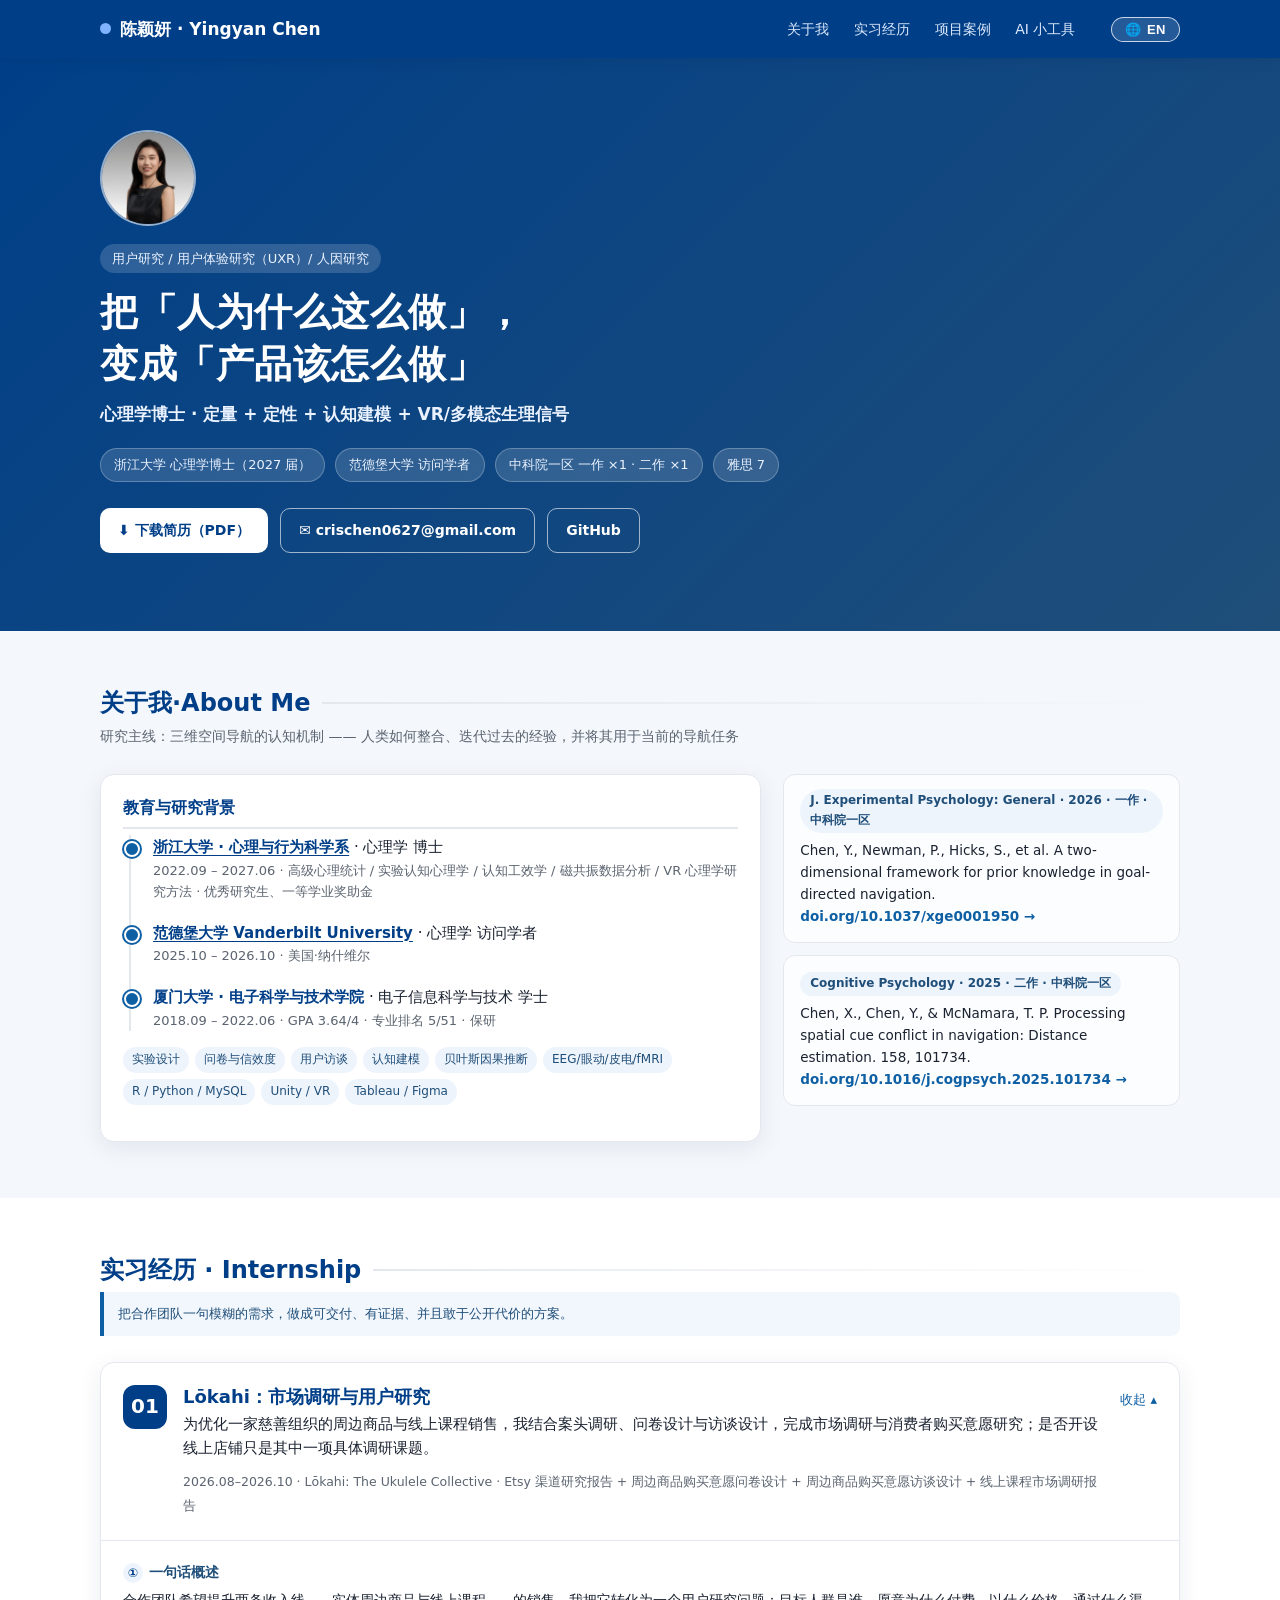
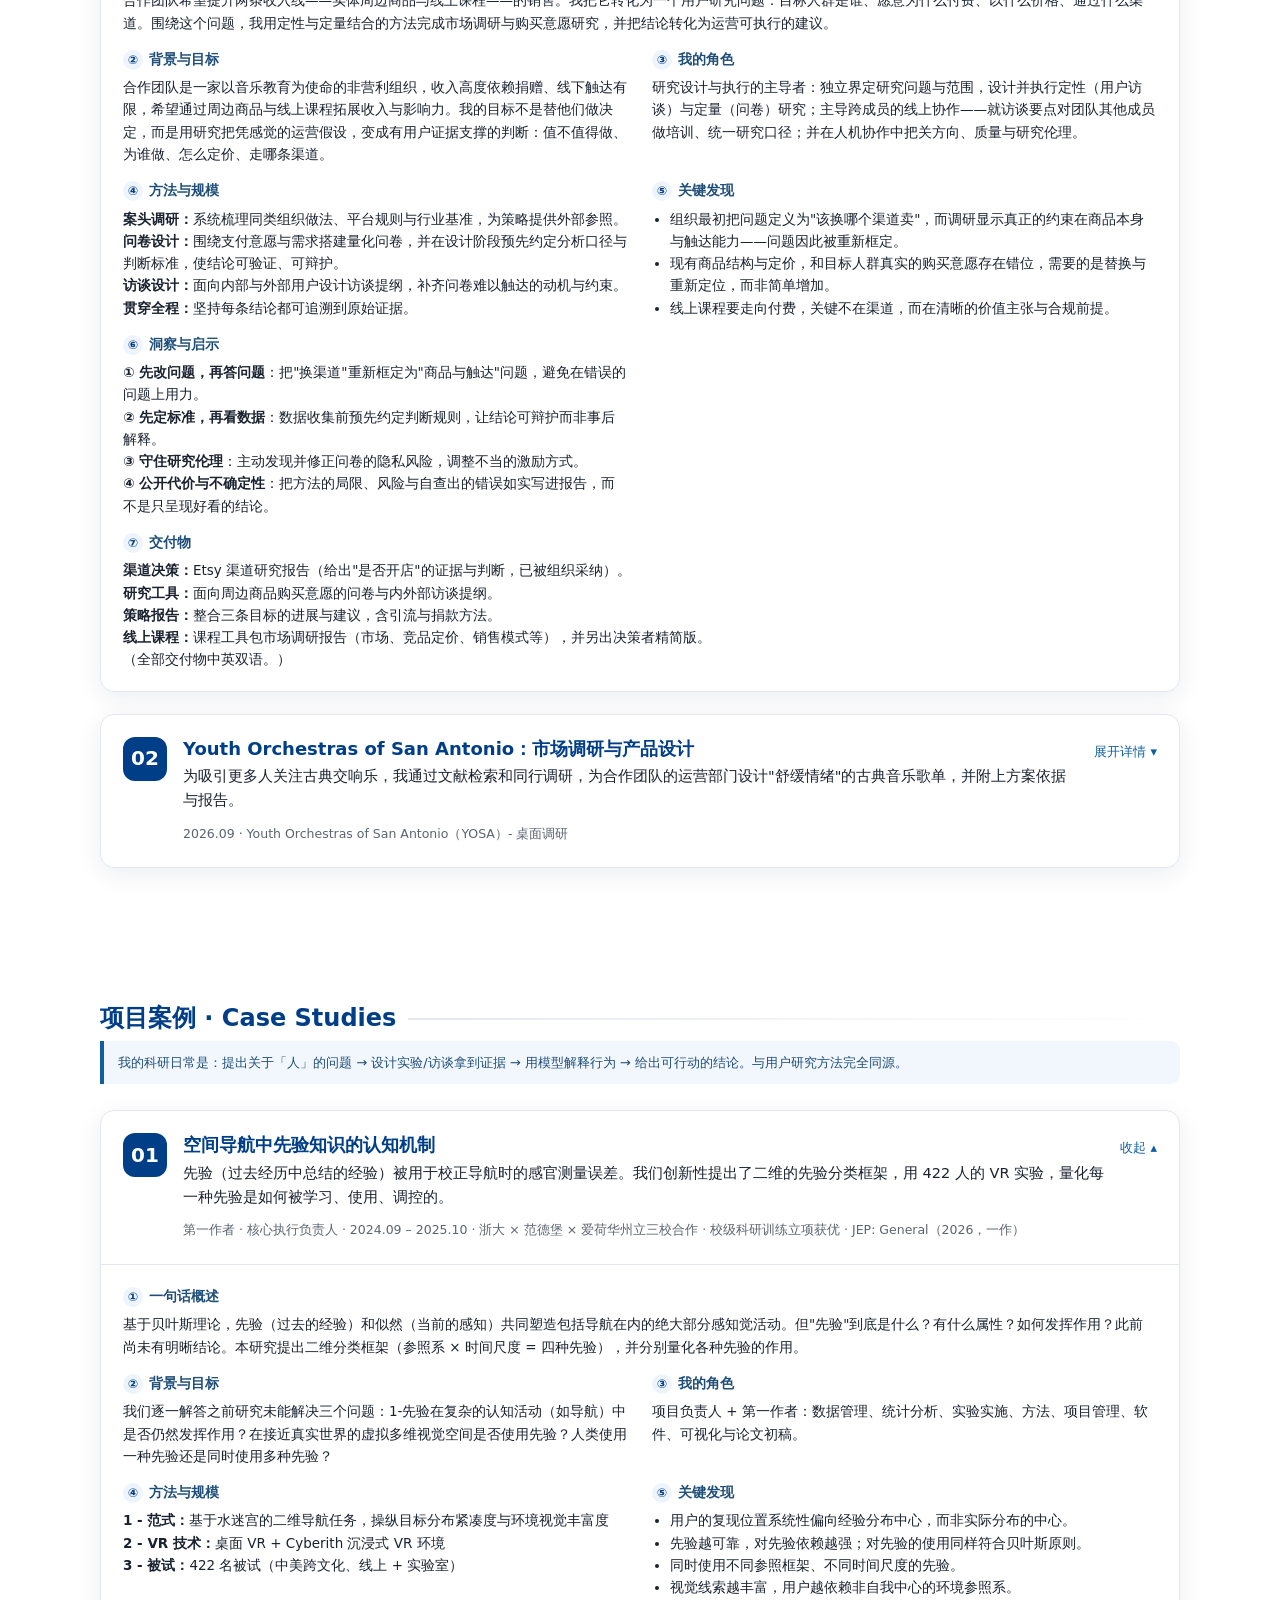
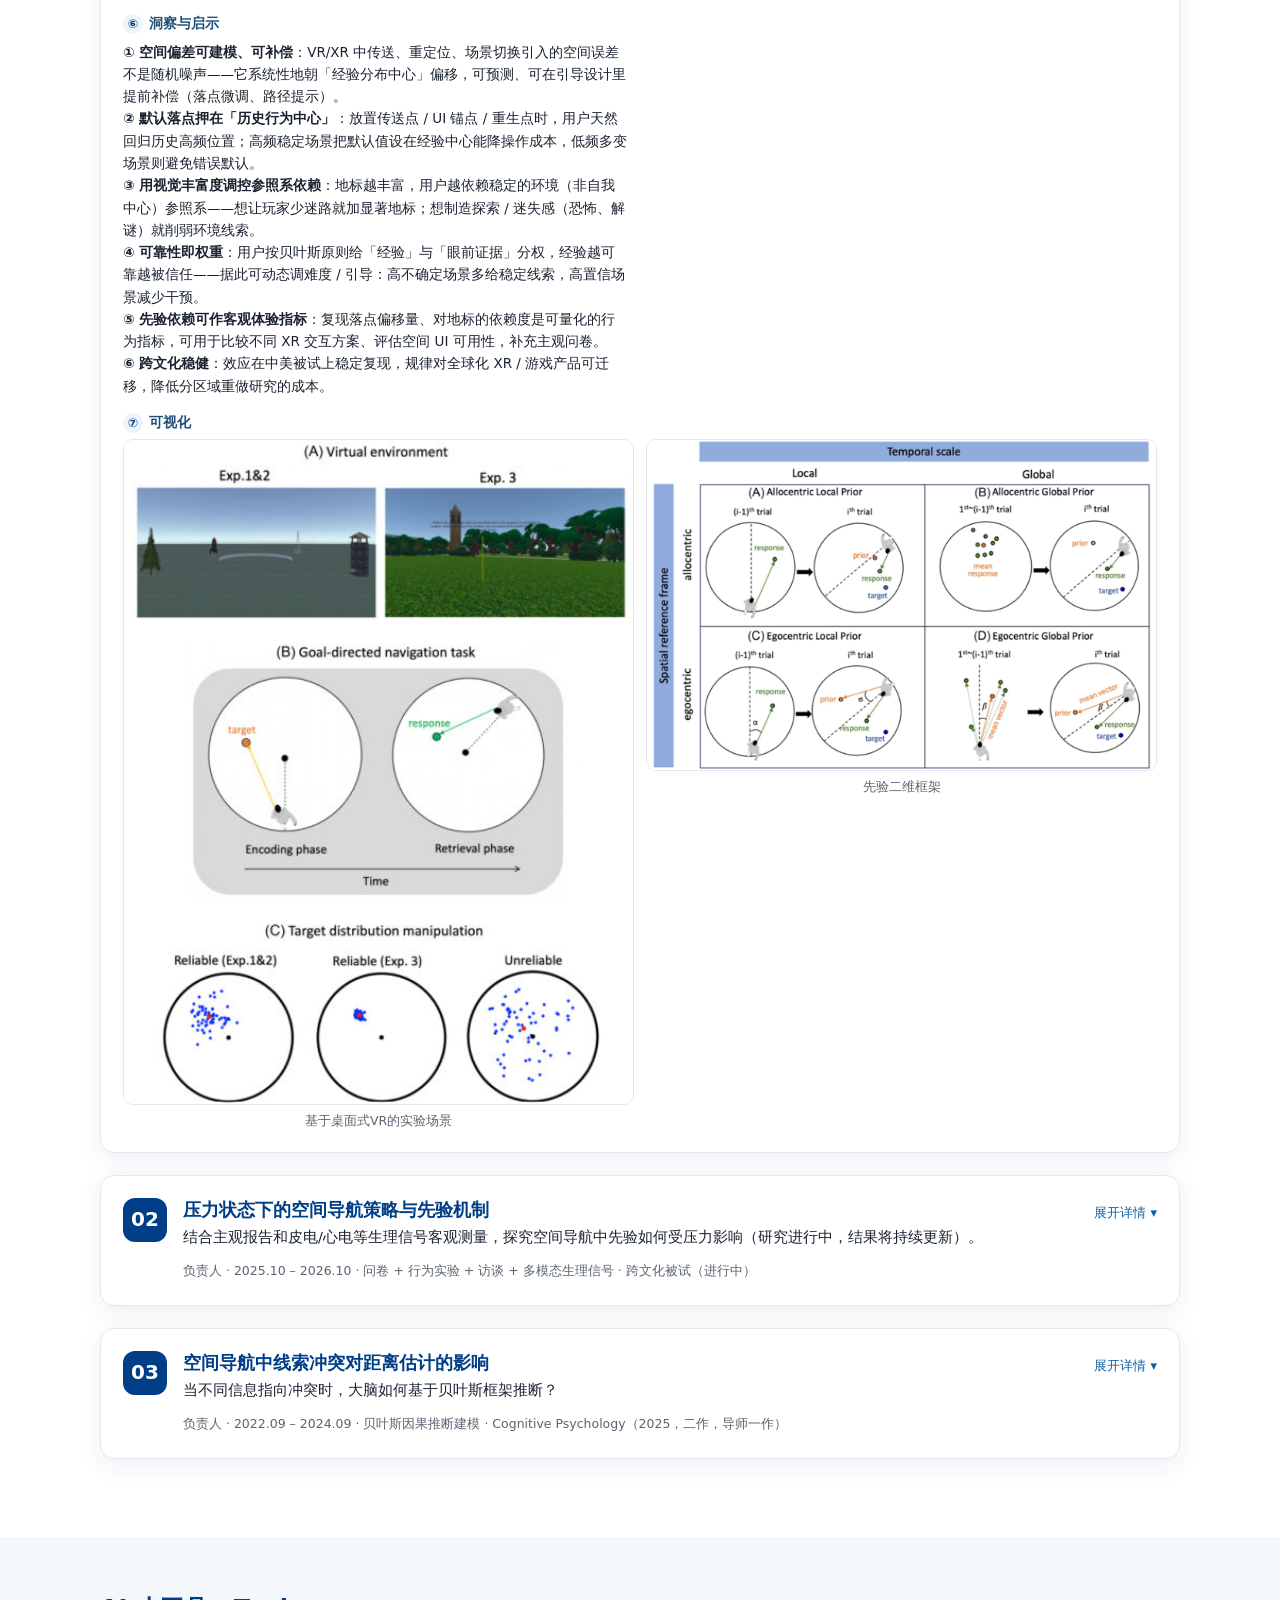
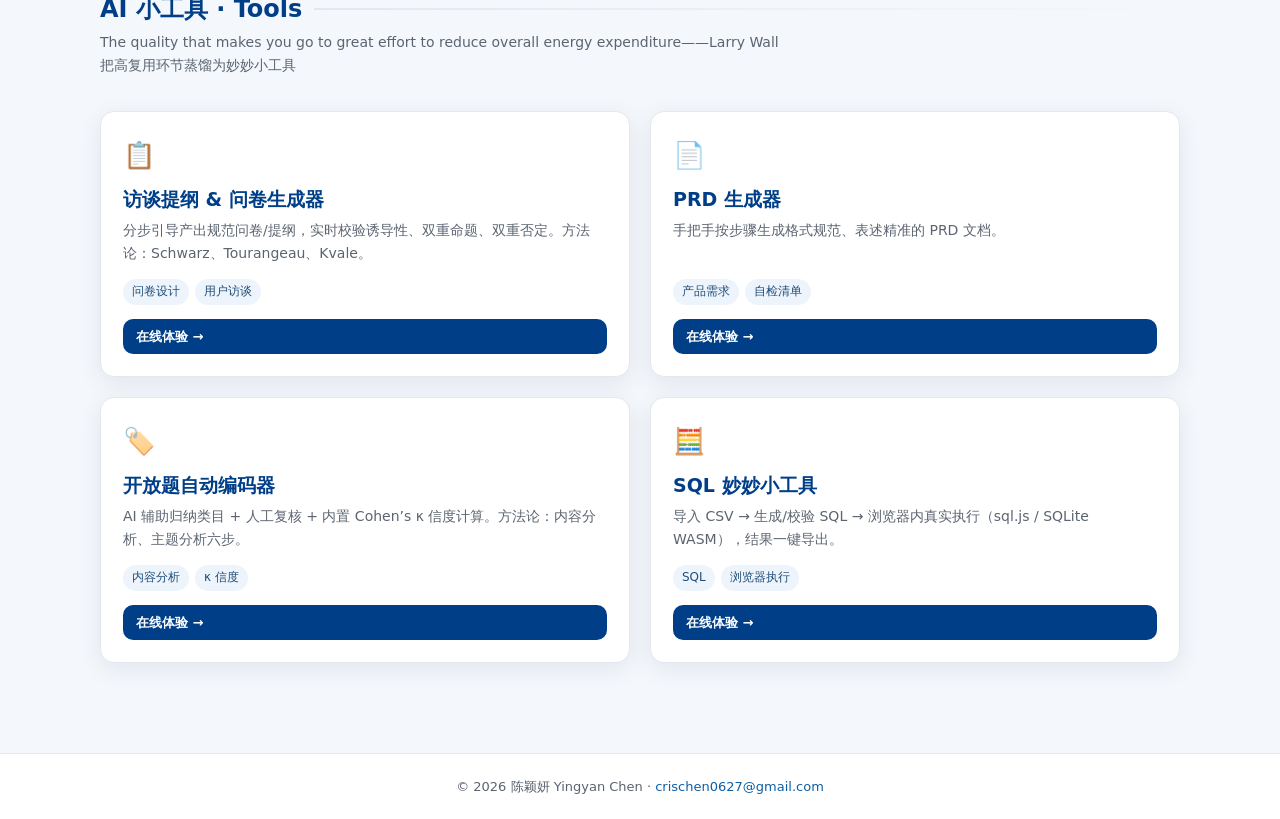
==== commit f6bccf3f: "实习板块：精简两实习的⑥洞察与启示、⑦交付物（去具体数字与细节，保持高层次、与①-⑤一致；中英同步）" ====
--- a/index.html
+++ b/index.html
@@ -153,8 +153,8 @@
       <div class="blk"><h4 data-i18n="blkh_3"><span class="k">③</span>我的角色</h4><p data-i18n="i2b3">研究设计与执行的主导者：独立界定研究问题与范围，设计并执行定性（用户访谈）与定量（问卷）研究；主导跨成员的线上协作——就访谈要点对团队其他成员做培训、统一研究口径；并在人机协作中把关方向、质量与研究伦理。</p></div>
       <div class="blk"><h4 data-i18n="blkh_4"><span class="k">④</span>方法与规模</h4><p data-i18n="i2b4"><b>案头调研：</b>系统梳理同类组织做法、平台规则与行业基准，为策略提供外部参照。<br><b>问卷设计：</b>围绕支付意愿与需求搭建量化问卷，并在设计阶段预先约定分析口径与判断标准，使结论可验证、可辩护。<br><b>访谈设计：</b>面向内部与外部用户设计访谈提纲，补齐问卷难以触达的动机与约束。<br><b>贯穿全程：</b>坚持每条结论都可追溯到原始证据。</p></div>
       <div class="blk"><h4 data-i18n="blkh_5"><span class="k">⑤</span>关键发现</h4><ul data-i18n="i2b5"><li>组织最初把问题定义为"该换哪个渠道卖"，而调研显示真正的约束在商品本身与触达能力——问题因此被重新框定。</li><li>现有商品结构与定价，和目标人群真实的购买意愿存在错位，需要的是替换与重新定位，而非简单增加。</li><li>线上课程要走向付费，关键不在渠道，而在清晰的价值主张与合规前提。</li></ul></div>
-      <div class="blk"><h4 data-i18n="blkh_6"><span class="k">⑥</span>洞察与启示</h4><p data-i18n="i2b6"><b>① 先改问题，再答问题</b>：把"该不该换渠道"重新框定为"商品结构与流量/合规问题"，否则会在回答一个错误的问题。<br><b>② 数据收集前预注册决策规则与阈值</b>：让最终建议可辩护，而不是事后解释。<br><b>③ 隐私与伦理自查</b>：发现问卷在无告知情况下采集族裔、且与可选联系方式同表，推动合规整改；向捐赠者付费访谈改为周边致谢。<br><b>④ 公开代价、公开错误</b>：抽查发现的五处错误（含一处文献误引、一处预算加总错误）全部公开列入更正附录，不悄悄改掉。</p></div>
-      <div class="blk wide"><h4 data-i18n="intern_blkh7"><span class="k">⑦</span>交付物</h4><p data-i18n="i2b7"><b>1 - 目的一：</b>Etsy 渠道研究报告（给出"不开 Etsy"的证据与判断，组织已采纳）。<br><b>2 - 研究工具：</b>合并问卷、15 分钟内部访谈提纲、外部客户访谈提纲。<br><b>3 - 阶段性报告：</b>整合三个目标的进展与建议、90 天引流日历、捐款方法与合规发现。<br><b>4 - 课程工具包市场调研报告（桌面研究版）：</b>含市场规模 / 竞品与定价 / 同行销售模式 / 防泄露 / 问卷框架等 6 份附件 + 4 份附录，并另出"决策者阅读版"v2.0 精简版。<br>（全部交付物为中英双语。）</p></div>
+      <div class="blk"><h4 data-i18n="blkh_6"><span class="k">⑥</span>洞察与启示</h4><p data-i18n="i2b6"><b>① 先改问题，再答问题</b>：把"换渠道"重新框定为"商品与触达"问题，避免在错误的问题上用力。<br><b>② 先定标准，再看数据</b>：数据收集前预先约定判断规则，让结论可辩护而非事后解释。<br><b>③ 守住研究伦理</b>：主动发现并修正问卷的隐私风险，调整不当的激励方式。<br><b>④ 公开代价与不确定性</b>：把方法的局限、风险与自查出的错误如实写进报告，而不是只呈现好看的结论。</p></div>
+      <div class="blk wide"><h4 data-i18n="intern_blkh7"><span class="k">⑦</span>交付物</h4><p data-i18n="i2b7"><b>渠道决策：</b>Etsy 渠道研究报告（给出"是否开店"的证据与判断，已被组织采纳）。<br><b>研究工具：</b>面向周边商品购买意愿的问卷与内外部访谈提纲。<br><b>策略报告：</b>整合三条目标的进展与建议，含引流与捐款方法。<br><b>线上课程：</b>课程工具包市场调研报告（市场、竞品定价、销售模式等），并另出决策者精简版。<br>（全部交付物中英双语。）</p></div>
     </div>
   </details>
 
@@ -174,8 +174,8 @@
       <div class="blk"><h4 data-i18n="blkh_3"><span class="k">③</span>我的角色</h4><p data-i18n="i1b3">独立承担全部研究与产品设计：界定研究问题与边界、制定调研与证据评估方法、完成歌单的产品设计，并撰写研究报告；坚持每一条结论都可追溯到原始证据。</p></div>
       <div class="blk"><h4 data-i18n="blkh_4"><span class="k">④</span>方法与规模</h4><p data-i18n="i1b4"><b>文献检索：</b>确认"什么方向真的有效"，为选题提供证据依据。<br><b>同行调研：</b>了解"业界在怎么做"，作为对照而非标准。<br><b>证据评估：</b>建立分级方法，把"实验验证过的效果"与"业界惯例"严格区分，保证产品建议建立在证据之上，而非直觉或流行做法。</p></div>
       <div class="blk"><h4 data-i18n="blkh_5"><span class="k">⑤</span>关键发现</h4><ul data-i18n="i1b5"><li>合作团队最初设定的方向证据薄弱，真正有据可依的是"压力后的平静与安顿"——方向本身需要先被纠正。</li><li>音乐的作用需要如实表达：效果有限且因人而异，不能被夸大为"疗效"。</li><li>业界常被当作"舒缓"的名曲，并不等于真有被验证的放松效果——惯例不能替代证据。</li></ul></div>
-      <div class="blk"><h4 data-i18n="blkh_6"><span class="k">⑥</span>洞察与启示</h4><p data-i18n="i1b6"><b>① 把需求改到证据支持的位置，而不是顺着合作团队说</b>：目标从"提升情绪"改为"平静与安顿"后，方案才站得住，合作团队也拿到了能对外解释的说法。<br><b>② 严格区分"业界惯例"与"实验证据"</b>：平台榜单的高频曲目反映的是策展习惯，不代表有可测量的效果，两者在报告中始终分开标注。<br><b>③ 交付时公开代价</b>：每首曲子都写出证据等级、限制与不利记录，让合作团队在知情前提下自行取舍，而不是给一份看起来无懈可击的清单。<br><b>④ 用选择权替代说服</b>：采用"曲目池 + 邀请自选 + 不喜欢就跳过"的形态，既符合证据，也把控制权交回听众。</p></div>
-      <div class="blk wide"><h4 data-i18n="intern_blkh7"><span class="k">⑦</span>交付物</h4><p data-i18n="i1b7"><b>1 - 10 首曲目池</b>（另备 5 首可替换曲目）：每首指定推荐录音与平台链接，标注证据等级，以及合作团队能否自行演奏。<br><b>2 - 英语证据报告</b>：项目背景与目的、歌单、整体理论依据、22 条选曲标准、逐首入选理由、报告边界、38 条引用来源。<br><b>3 - 明确的使用边界</b>：自助聆听资源，不是音乐治疗、不构成医疗建议、不替代药物或专业帮助；预期效果适中，并附跳过、停止与音量提示。</p></div>
+      <div class="blk"><h4 data-i18n="blkh_6"><span class="k">⑥</span>洞察与启示</h4><p data-i18n="i1b6"><b>① 把目标改到证据支持的位置</b>，而不是顺着需求方说——方向对了，方案才站得住。<br><b>② 严格区分"业界惯例"与"实验证据"</b>：常被当作"舒缓"的名曲，不等于有可测量的效果。<br><b>③ 交付时公开每个选择的代价与局限</b>，让合作团队在知情前提下自行取舍。<br><b>④ 用"提供选择"替代"说服"</b>，把控制权交回听众。</p></div>
+      <div class="blk wide"><h4 data-i18n="intern_blkh7"><span class="k">⑦</span>交付物</h4><p data-i18n="i1b7"><b>歌单成品：</b>一份可直接使用的古典音乐曲目池，每首标注推荐录音与证据强度。<br><b>研究报告：</b>英语报告，说明选题依据、选曲标准与使用边界。<br><b>使用边界：</b>明确这是自助聆听资源，不是音乐治疗、不构成医疗建议，并如实说明预期效果有限。</p></div>
     </div>
   </details>
 </div></section>
@@ -401,8 +401,8 @@
   i2b3: "Lead for research design and execution: I independently scoped the research questions, designed and ran both qualitative (user interviews) and quantitative (survey) studies, and led the online collaboration across members — training other members on interview practice and aligning how everyone ran the research — while owning direction, quality and research ethics throughout the human–AI workflow.",
   i2b4: "<b>Desk research:</b> a systematic review of peer organizations’ practices, platform rules and industry benchmarks, to give strategy an external reference point.<br><b>Survey design:</b> a quantitative instrument built around willingness-to-pay and demand, with the analysis plan and decision criteria agreed in advance so the conclusions stay verifiable and defensible.<br><b>Interview design:</b> guides for both internal and external users, to capture the motivations and constraints a survey cannot reach.<br><b>Throughout:</b> every conclusion stays traceable to its original evidence.",
   i2b5: "<li>The team first defined the problem as “which channel to sell through,” but the research showed the real constraints lay in the products themselves and in reach — so the problem was reframed.</li><li>The current product mix and pricing were misaligned with what the target audience would actually buy; the need was to replace and reposition, not simply to add more.</li><li>For the online courses to become paid offerings, the key was not the channel but a clear value proposition and the right compliance footing.</li>",
-  i2b6: "<b>① Fix the question before answering it.</b> Reframing “should we switch channels” as “a product-mix and traffic / compliance problem” kept the work from answering the wrong question.<br><b>② Pre-register the decision rule and thresholds before collecting data.</b> This makes the final recommendation defensible rather than post-hoc.<br><b>③ Privacy and ethics self-review.</b> I found the survey collected ethnicity with no notice, stored alongside optional contact details, and pushed a compliance fix; paid donor interviews were changed to a merchandise thank-you.<br><b>④ Publish the costs, and the mistakes.</b> Five errors found in spot-checks (including a misquoted reference and a budget-sum error) were all listed openly in a corrections appendix, not quietly fixed.",
-  i2b7: "<b>1 - Objective 1:</b> an Etsy channel report (the evidence and verdict for not opening Etsy, which the org adopted).<br><b>2 - Research instruments:</b> the combined survey, a 15-minute internal interview guide, and an external customer interview guide.<br><b>3 - Interim report:</b> progress and recommendations across all three objectives, a 90-day traffic calendar, and donation methods with compliance findings.<br><b>4 - Curriculum-toolkit market-research report (desk-research edition):</b> 6 attachments (market size / competitors and pricing / peer sales models / leak prevention / survey framework) + 4 appendices, plus a decision-maker “reading edition” (v2.0).<br>(All deliverables are bilingual.)",
+  i2b6: "<b>① Fix the question before answering it.</b> Reframing “switch channels” as a “products and reach” problem kept the work from pushing on the wrong question.<br><b>② Set the criteria before reading the data.</b> Agreeing the decision rules before collection makes the conclusions defensible rather than post-hoc.<br><b>③ Protect research ethics.</b> I spotted and fixed a privacy risk in the survey and changed an inappropriate incentive.<br><b>④ Publish the costs and the uncertainty.</b> The report states the method’s limits, risks and the errors found in self-checks, rather than showing only the flattering result.",
+  i2b7: "<b>Channel decision:</b> an Etsy channel research report (the evidence and verdict on whether to open a shop, which the organization adopted).<br><b>Research instruments:</b> a purchase-intent survey and internal / external interview guides.<br><b>Strategy report:</b> progress and recommendations across the three objectives, including traffic and donation methods.<br><b>Online courses:</b> a market-research report on the course toolkit (market, competitor pricing, sales models, and so on), plus a condensed edition for decision-makers.<br>(All deliverables are bilingual.)",
   i1_h3: "Youth Orchestras of San Antonio: Market Research & Product Design",
   i1_one: "To draw more people to classical orchestral music, I used a literature search and peer review to design a “soothing” classical playlist for the team’s operations unit, with the rationale and a report attached.",
   i1_role: "Sept 2026 · Youth Orchestras of San Antonio (YOSA) — desk research",
@@ -411,9 +411,9 @@
   i1b3: "Sole owner of the research and the product design: scoping the research questions and boundaries, defining the research and evidence-assessment approach, designing the playlist as a product, and writing the research report — keeping every conclusion traceable to its original evidence.",
   i1b4: "<b>Literature search:</b> to establish which direction actually works, as the evidence basis for the choices.<br><b>Peer research:</b> to see what the field is doing, as a reference rather than a standard.<br><b>Evidence grading:</b> a grading method that keeps effects proven in experiments strictly apart from common industry practice, so the product recommendation rests on evidence rather than on intuition or popularity.",
   i1b5: "<li>The team’s original direction had weak evidence; what the evidence actually supports is calm and settling after stress — the direction itself had to be corrected first.</li><li>The role of music has to be stated honestly: the effect is limited and varies from person to person, and cannot be overstated as a treatment.</li><li>Pieces the field treats as “soothing” are not necessarily proven to relax anyone — convention is no substitute for evidence.</li>",
-  i1b6: "<b>① Move the brief to where the evidence is, instead of agreeing with the team.</b> Once the goal shifted from lifting mood to calm and settling, the plan could stand up to scrutiny, and the team gained a claim it can defend in public.<br><b>② Keep curatorial convention and experimental evidence strictly apart.</b> Frequently listed pieces reflect what curators believe is soothing, not a measurable effect; the report labels which is which throughout.<br><b>③ Publish the costs with the deliverable.</b> Every piece carries its evidence level, its limits and any unfavorable record, so the team chooses with full information rather than receiving a list that merely looks airtight.<br><b>④ Replace persuasion with choice.</b> A pool with an open invitation to choose, and to skip anything the listener dislikes, fits the evidence and hands control back to the listener.",
+  i1b6: "<b>① Move the goal to where the evidence is</b>, instead of agreeing with the brief — only then does the plan hold up.<br><b>② Keep industry convention and experimental evidence strictly apart:</b> pieces widely treated as “soothing” do not necessarily have a measurable effect.<br><b>③ Publish the cost and limits of each choice</b>, so the team can decide with full information.<br><b>④ Replace persuasion with choice</b>, handing control back to the listener.",
   intern_blkh7: `<span class="k">⑦</span>Deliverables`,
-  i1b7: "<b>1 - A pool of 10 pieces</b> (plus 5 alternates): each with a specified recording and platform link, its evidence level, and whether the team could perform it.<br><b>2 - An English evidence report:</b> background and purpose, the playlist, the overall theoretical basis, 22 selection criteria, the reason for each piece, the boundaries of the report, and 38 cited sources.<br><b>3 - Explicit boundaries:</b> a self-directed listening resource — not music therapy, not medical advice, and no substitute for medication or professional care; a modest expected benefit, with notes on skipping, stopping and volume.",
+  i1b7: "<b>The playlist:</b> a ready-to-use pool of classical pieces, each with a recommended recording and its strength of evidence.<br><b>Research report:</b> an English report setting out the rationale, the selection criteria and the boundaries of use.<br><b>Boundaries of use:</b> explicitly a self-directed listening resource — not music therapy, not medical advice — with an honest note that the expected benefit is modest.",
   // footer + document meta
   footer: `© 2026 Yingyan Chen · <a href="mailto:crischen0627@gmail.com">crischen0627@gmail.com</a>`,
   __title: "Yingyan Chen · UX Research / Human Factors Portfolio"
